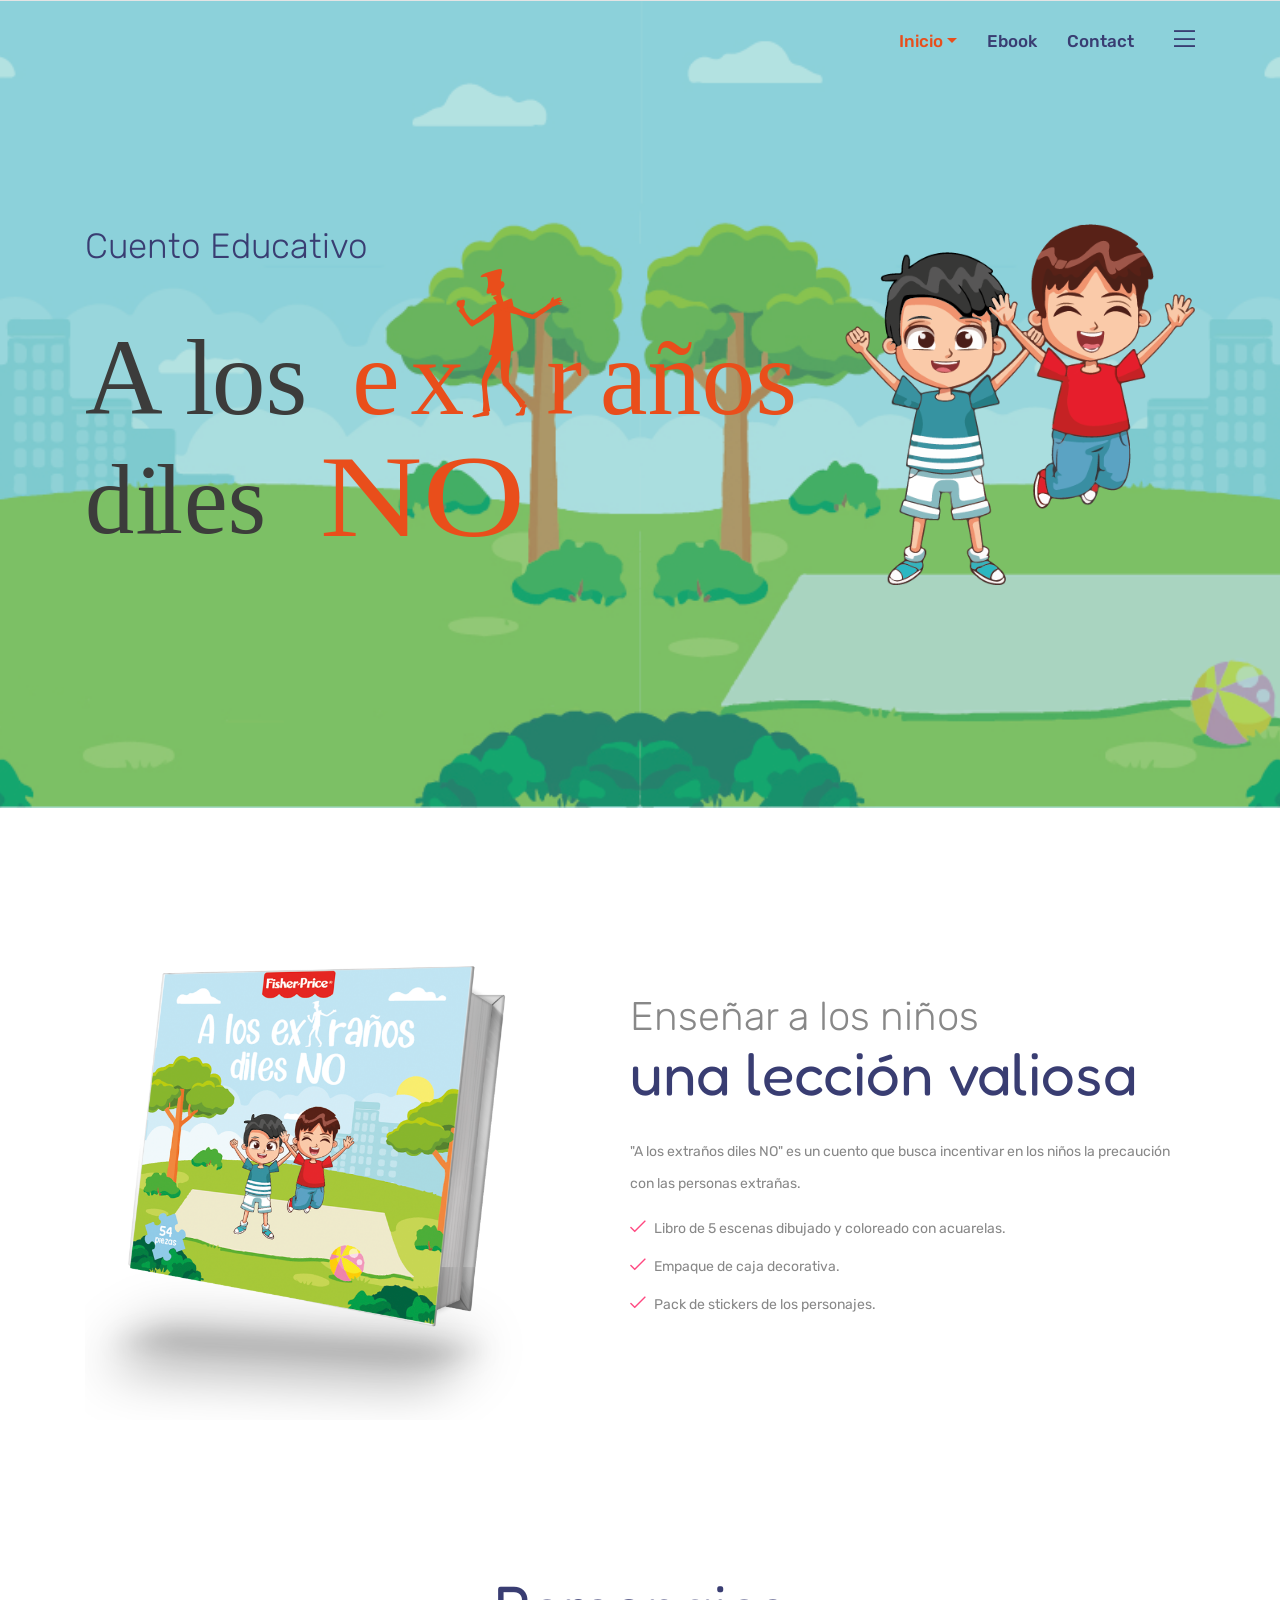
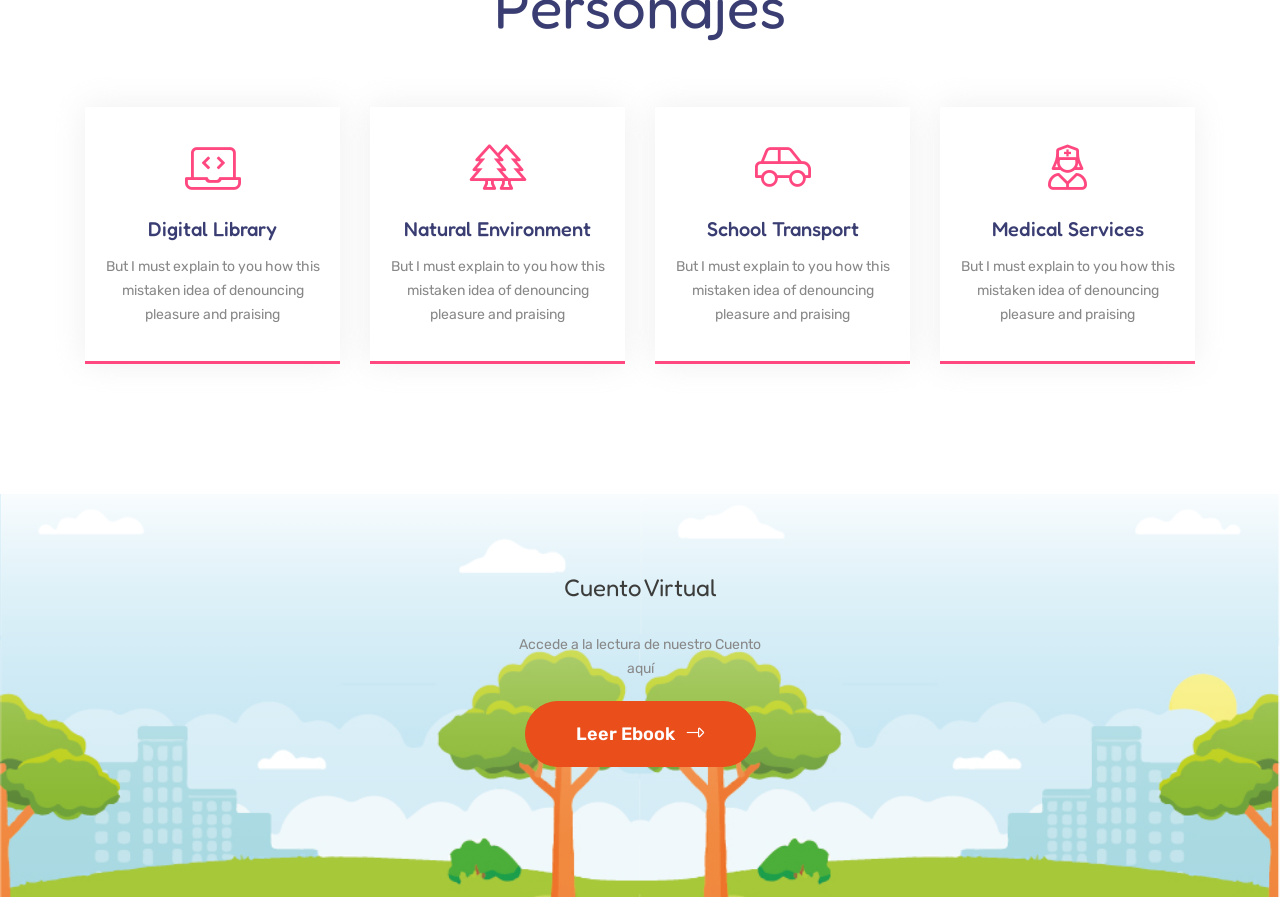
==== index.html @ 911c5eb7 "cambiando carpeta de proyecto" ====
<!DOCTYPE html>
<html lang="en">


<!-- Mirrored from kreativdev.com/nunis/index.html by HTTrack Website Copier/3.x [XR&CO'2014], Sat, 11 Dec 2021 17:52:29 GMT -->
<head>

    <!--====== Required meta tags ======-->
    <meta charset="utf-8">
    <meta http-equiv="x-ua-compatible" content="ie=edge">
    <meta name="description" content="">
    <meta name="viewport" content="width=device-width, initial-scale=1, shrink-to-fit=no">

    <!--====== Title ======-->
    <title>A los extraños diles NO - Cuento Educativo</title>

    <!--====== Favicon Icon ======-->
    <link rel="shortcut icon" href="assets/images/favicon.ico" type="image/png">

    <!--====== Bootstrap css ======-->
    <link rel="stylesheet" href="assets/css/bootstrap.min.css">

    <!--====== Fontawesome pro css ======-->
    <link rel="stylesheet" href="assets/css/all.css">

    <!--====== Magnific Popup css ======-->
    <link rel="stylesheet" href="assets/css/magnific-popup.css">

    <!--====== animate css ======-->
    <link rel="stylesheet" href="assets/css/animate.css">

    <!--====== Slick css ======-->
    <link rel="stylesheet" href="assets/css/slick.css">

    <!--====== Default css ======-->
    <link rel="stylesheet" href="assets/css/default.css">

    <!--====== Style css ======-->
    <link rel="stylesheet" href="assets/css/style.css">
    <!--====== Style css ======-->
    <link rel="stylesheet" href="assets/css/responsive.css">
</head>

<body>
    <!--======  PRELOADER PART START ======-->
    <div id="loading">
        <div id="loading-center">
            <div id="loading-center-absolute">
                <div class="object" id="object_one"></div>
                <div class="object" id="object_two"></div>
                <div class="object" id="object_three"></div>
                <div class="object" id="object_four"></div>
            </div>
        </div>
    </div>
    <!--======  PRELOADER PART END ======-->

    <!--====== SEARCH PART START ======-->
    <div class="search-popup" id="search-popup">
        <form action="https://kreativdev.com/nunis/index.html" class="search-form">
            <div class="form-group">
                <input type="text" class="form-control" placeholder="Search.....">
            </div>
            <button type="submit" class="submit-btn"><i class="fa fa-search"></i></button>
        </form>
    </div>
    <!--====== SEARCH PART START ======-->
    <!--====== SIDEBAR MENU PART START ======-->
    <div class="body-overlay" id="body-overlay"></div>
    <!-- <div class="sidebar-menu" id="sidebar-menu">
        <button class="sidebar-menu-close"><i class="fal fa-times"></i></button>
        <div class="sidebar-inner">
            <div class="sidebar-logo">
                <img src="assets/images/logo.png" alt="logo" />
            </div>
            <div class="sidemenu-text">
                <p>We believe brand interaction is key in commu- nication. Real inno vations and a positive customer experience are the heart of successful commu- nication.</p>
            </div>
            <div class="sidebar-contact">
                <h4>Contact Us</h4>
                <ul>
                    <li><i class="fa fa-map-marker"></i>Lavaca Street, Suite 2000</li>
                    <li><i class="fa fa-envelope"></i>email@evha.com</li>
                    <li><i class="fa fa-phone"></i>(+880) 172570051</li>
                </ul>
            </div>
            <div class="sidebar-subscribe">
                <input type="text" placeholder="Email">
                <button><i class="fa fa-long-arrow-right"></i></button>
            </div>
            <div class="social-link">
                <ul>
                    <li><a href="#"><i class="fab fa-facebook-f"></i></a></li>
                    <li><a href="#"><i class="fab fa-twitter"></i></a></li>
                    <li><a href="#"><i class="fab fa-instagram"></i></a></li>
                    <li><a href="#"><i class="fab fa-pinterest"></i></a></li>
                </ul>
            </div>
        </div>
    </div> -->

    <!--====== SIDEBAR MENU PART ENDS ======-->

    <!--====== HEADER PART START ======-->
    <header class="header-area">
        <div class="header-top">
            <div class="container">
                <div class="row align-items-center">
                    <div class="col-lg-12">
                        
                    </div>
                </div> 
            </div>
        </div>
        <div class="header-nav">
            <div class="container">
                <div class="row">
                    <div class="col-lg-12">
                        <div class="navigation">
                            <nav class="navbar navbar-expand-lg navbar-light ">
                                <a class="navbar-brand" href="index.html"><img src="assets/images/nuevas/editorial.svg" alt=""></a> 
                                <button class="navbar-toggler" type="button" data-toggle="collapse" data-target="#navbarSupportedContent" aria-controls="navbarSupportedContent" aria-expanded="false" aria-label="Toggle navigation">
                                    <span class="toggler-icon"></span>
                                    <span class="toggler-icon"></span>
                                    <span class="toggler-icon"></span>
                                </button>

                                <div class="collapse navbar-collapse sub-menu-bar" id="navbarSupportedContent">
                                    <ul class="navbar-nav ml-auto">
                                        <li class="nav-item active dropdown">
                                            <a class="nav-link dropdown-toggle" href="index.html" data-toggle="dropdown">Inicio</a>
                                            <ul class="sub-menu dropdown-menu">
                                                <li><a href="index.html" class="dropdown-item">Historia</a></li>
                                                <li><a href="index-2.html" class="dropdown-item">Personajes</a></li>
                                            </ul>
                                        </li>
                                        <li class="nav-item">
                                            <a class="nav-link" href="about.html">Ebook</a>
                                        </li>
                                        <li class="nav-item margin-right-0">
                                            <a class="nav-link margin-right-0" href="contact.html">Contact</a>
                                        </li>
                                    </ul>
                                </div> 
                                <div class="bar-area d-none d-lg-block">
                                    <ul>
                                       
                                        <li><a class="menubar" id="navigation-button" href="#"><i class="fal fa-bars"></i></a></li>
                                    </ul>
                                </div>
                            </nav>
                        </div> 
                    </div>
                </div>
            </div>
        </div>
    </header>

    <!--====== HEADER PART ENDS ======-->

    <!--====== BANNER PART START ======-->

    <section class="banner-area bg_cover d-flex align-items-center" style="background-image: url(assets/images/nuevas/bg.jpg)">
        <div class="container">
            <div class="row">
                <div class="col-lg-8">
                    <div class="banner-content">
                        <p>Cuento Educativo</p>
                        <img src="assets/images/nuevas/Titulo cuento.svg">
                        <!-- <h1 class="title">Start Study Life</h1>
                        -->
                      
                    </div> <!-- banner content -->
                </div>
                <div class="col-lg-4">
                    <img src="assets/images/nuevas/thumb.png" alt="thumb">
                </div>
            </div> <!-- row -->
        </div>
      
    </section>

    <!--====== BANNER PART ENDS ======-->

    <!--====== ABOUT PART START ======-->

    <section class="about-area pt-120 pb-130">
        <div class="container">
            <div class="row align-items-center">
                <div class="col-lg-5">
                    <div class="about-thumb">
                        <img src="assets/images/nuevas/cover.png" alt="about">
                        <div class="about-line-1"></div>
                        <div class="about-line-2"></div>
                    </div> <!-- about thumb -->
                </div>
                <div class="col-lg-7">
                    <div class="about-content pl-70">
                        <h3 class="title"><span>Enseñar a los niños</span>una lección valiosa</h3>
                        <p>"A los extraños diles NO" es un cuento que busca incentivar en los niños la precaución con las personas extrañas.
                            
                        </p>
                        <ul>
                            <li><i class="fal fa-check"></i>Libro de 5 escenas dibujado y coloreado con acuarelas.</li>
                            <li><i class="fal fa-check"></i>Empaque de caja decorativa.</li>
                            <li><i class="fal fa-check"></i>Pack de stickers de los personajes.</li>
                        </ul>
                      
                    </div> <!-- about content -->
                </div>
            </div> <!-- row -->
        </div>
    </section>

    <!--====== ABOUT PART ENDS ======-->
  <!--====== FEATURES PART START ======-->

  <section class="features-area pb-130">
    <div class="container">
        <div class="row justify-content-center">
            <div class="col-lg-8 col-md-10">
                <div class="section-title text-center">
                    <h3 class="title">Personajes</h3>
                </div> <!-- section title -->
            </div>
        </div> <!-- row -->
        <div class="row justify-content-center">
            <div class="col-lg-3 col-md-6 col-sm-8">
                <div class="features-item text-center mt-30  wow slideInUp" data-wow-duration="1.1s" data-wow-delay=".1s">
                    <i class="fal fa-laptop-code"></i>
                    <h4 class="title">Digital Library</h4>
                    <p>But I must explain to you how this mistaken idea of denouncing pleasure and praising </p>
                </div> <!-- features item -->
            </div>
            <div class="col-lg-3 col-md-6 col-sm-8">
                <div class="features-item text-center mt-30  wow slideInUp" data-wow-duration="1.4s" data-wow-delay=".2s">
                    <i class="fal fa-trees"></i>
                    <h4 class="title">Natural Environment</h4>
                    <p>But I must explain to you how this mistaken idea of denouncing pleasure and praising </p>
                </div> <!-- features item -->
            </div>
            <div class="col-lg-3 col-md-6 col-sm-8">
                <div class="features-item text-center mt-30  wow slideInUp" data-wow-duration="1.7s" data-wow-delay=".3s">
                    <i class="fal fa-car-side"></i>
                    <h4 class="title">School Transport</h4>
                    <p>But I must explain to you how this mistaken idea of denouncing pleasure and praising </p>
                </div> <!-- features item -->
            </div>
            <div class="col-lg-3 col-md-6 col-sm-8">
                <div class="features-item text-center mt-30  wow slideInUp" data-wow-duration="2s" data-wow-delay=".4s">
                    <i class="fal fa-user-nurse"></i>
                    <h4 class="title">Medical Services</h4>
                    <p>But I must explain to you how this mistaken idea of denouncing pleasure and praising </p>
                </div> <!-- features item -->
            </div>
        </div> <!-- row -->
    </div>
</section>

<!--====== FEATURES PART ENDS ======-->

    <!--====== FOOTER-START ======-->
    <footer class="footer-bg pt-80 pb-30">
        <div class="footer-area pb-100">
            <div class="container">
               
                <div class="row footer-content">
                    <div class="col-lg-3 col-md-6">
                        <div class="single-footer-wedget">
                            <h4>Cuento Virtual</h4>
                            <p>Accede a la lectura de nuestro Cuento aquí</p>
                           
                            <a href="#" class="main-btn footer-btn">Leer Ebook<i class="fal fa-long-arrow-alt-right"></i></a>
                        </div>
                    </div>
                </div>
            </div>
        </div>
        <div class="footer-bottom">
            <div class="container">
                <div class="row">
                    <div class="col-md-12 text-center">
                        <div class="footer-bottom-text">
                            <!-- <p> Copyright 2021. All rights reserved.</p> -->
                        </div>
                    </div>
                </div>
            </div>
        </div>
    </footer>
    <!--====== FOOTER-END ======-->

    <!--====== GO TO TOP PART START ======-->
    <div class="go-top-area">
        <div class="go-top-wrap">
            <div class="go-top-btn-wrap">
                <div class="go-top go-top-btn">
                    <i class="fa fa-angle-double-up"></i>
                    <i class="fa fa-angle-double-up"></i>
                </div>
            </div>
        </div>
    </div>
    <!--====== GO TO TOP PART ENDS ======-->


    <!--====== jquery js ======-->
    <script src="assets/js/vendor/modernizr-3.6.0.min.js"></script>
    <script src="assets/js/vendor/jquery-1.12.4.min.js"></script>

    <!--====== Bootstrap js ======-->
    <script src="assets/js/bootstrap.min.js"></script>
    <script src="assets/js/popper.min.js"></script>

    <!--====== Slick js ======-->
    <script src="assets/js/slick.min.js"></script>

    <!--====== counterup js ======-->
    <script src="assets/js/jquery.counterup.min.js"></script>

    <!--====== countdown js ======-->
    <script src="assets/js/countdown.js"></script>

    <!--====== waypoints js ======-->
    <script src="assets/js/waypoints.min.js"></script>

    <!--====== Isotope js ======-->
    <script src="assets/js/isotope.pkgd.min.js"></script>

    <!--====== Images Loaded js ======-->
    <script src="assets/js/imagesloaded.pkgd.min.js"></script>

    <!--====== wow js ======-->
    <script src="assets/js/wow.min.js"></script>

    <!--====== syotimer js ======-->
    <script src="assets/js/jquery.syotimer.min.js"></script>

    <!--====== Magnific Popup js ======-->
    <script src="assets/js/jquery.magnific-popup.min.js"></script>

    <!--====== Ajax Contact js ======-->
    <script src="assets/js/ajax-contact.js"></script>

    <!--====== Main js ======-->
    <script src="assets/js/main.js"></script>

</body>


<!-- Mirrored from kreativdev.com/nunis/index.html by HTTrack Website Copier/3.x [XR&CO'2014], Sat, 11 Dec 2021 17:53:00 GMT -->
</html>
---- assets/css/default.css ----
/* Deafult Margin & Padding */
/*-- Margin Top --*/
.mt-5 {
	margin-top: 5px;
}
.mt-10 {
	margin-top: 10px;
}
.mt-15 {
	margin-top: 15px;
}
.mt-20 {
	margin-top: 20px;
}
.mt-25 {
	margin-top: 25px;
}
.mt-30 {
	margin-top: 30px;
}
.mt-35 {
	margin-top: 35px;
}
.mt-40 {
	margin-top: 40px;
}
.mt-45 {
	margin-top: 45px;
}
.mt-50 {
	margin-top: 50px;
}
.mt-55 {
	margin-top: 55px;
}
.mt-60 {
	margin-top: 60px;
}
.mt-65 {
	margin-top: 65px;
}
.mt-70 {
	margin-top: 70px;
}
.mt-75 {
	margin-top: 75px;
}
.mt-80 {
	margin-top: 80px;
}
.mt-85 {
	margin-top: 85px;
}
.mt-90 {
	margin-top: 90px;
}
.mt-95 {
	margin-top: 95px;
}
.mt-100 {
	margin-top: 100px;
}
.mt-105 {
	margin-top: 105px;
}
.mt-110 {
	margin-top: 110px;
}
.mt-115 {
	margin-top: 115px;
}
.mt-120 {
	margin-top: 120px;
}
.mt-125 {
	margin-top: 125px;
}
.mt-130 {
	margin-top: 130px;
}
.mt-135 {
	margin-top: 135px;
}
.mt-140 {
	margin-top: 140px;
}
.mt-145 {
	margin-top: 145px;
}
.mt-150 {
	margin-top: 150px;
}
.mt-155 {
	margin-top: 155px;
}
.mt-160 {
	margin-top: 160px;
}
.mt-165 {
	margin-top: 165px;
}
.mt-170 {
	margin-top: 170px;
}
.mt-175 {
	margin-top: 175px;
}
.mt-180 {
	margin-top: 180px;
}
.mt-185 {
	margin-top: 185px;
}
.mt-190 {
	margin-top: 190px;
}
.mt-195 {
	margin-top: 195px;
}
.mt-200 {
	margin-top: 200px;
}
/*-- Margin Bottom --*/

.mb-5 {
	margin-bottom: 5px;
}
.mb-10 {
	margin-bottom: 10px;
}
.mb-15 {
	margin-bottom: 15px;
}
.mb-20 {
	margin-bottom: 20px;
}
.mb-25 {
	margin-bottom: 25px;
}
.mb-30 {
	margin-bottom: 30px;
}
.mb-35 {
	margin-bottom: 35px;
}
.mb-40 {
	margin-bottom: 40px;
}
.mb-45 {
	margin-bottom: 45px;
}
.mb-50 {
	margin-bottom: 50px;
}
.mb-55 {
	margin-bottom: 55px;
}
.mb-60 {
	margin-bottom: 60px;
}
.mb-65 {
	margin-bottom: 65px;
}
.mb-70 {
	margin-bottom: 70px;
}
.mb-75 {
	margin-bottom: 75px;
}
.mb-80 {
	margin-bottom: 80px;
}
.mb-85 {
	margin-bottom: 85px;
}
.mb-90 {
	margin-bottom: 90px;
}
.mb-95 {
	margin-bottom: 95px;
}
.mb-100 {
	margin-bottom: 100px;
}
.mb-105 {
	margin-bottom: 105px;
}
.mb-110 {
	margin-bottom: 110px;
}
.mb-115 {
	margin-bottom: 115px;
}
.mb-120 {
	margin-bottom: 120px;
}
.mb-125 {
	margin-bottom: 125px;
}
.mb-130 {
	margin-bottom: 130px;
}
.mb-135 {
	margin-bottom: 135px;
}
.mb-140 {
	margin-bottom: 140px;
}
.mb-145 {
	margin-bottom: 145px;
}
.mb-150 {
	margin-bottom: 150px;
}
.mb-155 {
	margin-bottom: 155px;
}
.mb-160 {
	margin-bottom: 160px;
}
.mb-165 {
	margin-bottom: 165px;
}
.mb-170 {
	margin-bottom: 170px;
}
.mb-175 {
	margin-bottom: 175px;
}
.mb-180 {
	margin-bottom: 180px;
}
.mb-185 {
	margin-bottom: 185px;
}
.mb-190 {
	margin-bottom: 190px;
}
.mb-195 {
	margin-bottom: 195px;
}
.mb-200 {
	margin-bottom: 200px;
}
/*-- margin left --*/
.ml-5 {
	margin-left: 5px;
}
.ml-10 {
	margin-left: 10px;
}
.ml-15 {
	margin-left: 15px;
}
.ml-20 {
	margin-left: 20px;
}
.ml-25 {
	margin-left: 25px;
}
.ml-30 {
	margin-left: 30px;
}
.ml-35 {
	margin-left: 35px;
}
.ml-40 {
	margin-left: 40px;
}
.ml-45 {
	margin-left: 45px;
}
.ml-50 {
	margin-left: 50px;
}
.ml-55 {
	margin-left: 55px;
}
.ml-60 {
	margin-left: 60px;
}
.ml-65 {
	margin-left: 65px;
}
.ml-70 {
	margin-left: 70px;
}
.ml-75 {
	margin-left: 75px;
}
.ml-80 {
	margin-left: 80px;
}
.ml-85 {
	margin-left: 85px;
}
.ml-90 {
	margin-left: 90px;
}
.ml-95 {
	margin-left: 95px;
}
.ml-100 {
	margin-left: 100px;
}
.ml-105 {
	margin-left: 105px;
}
.ml-110 {
	margin-left: 110px;
}
.ml-115 {
	margin-left: 115px;
}
.ml-120 {
	margin-left: 120px;
}
.ml-125 {
	margin-left: 125px;
}
.ml-130 {
	margin-left: 130px;
}
.ml-135 {
	margin-left: 135px;
}
.ml-140 {
	margin-left: 140px;
}
.ml-145 {
	margin-left: 145px;
}
.ml-150 {
	margin-left: 150px;
}
.ml-155 {
	margin-left: 155px;
}
.ml-160 {
	margin-left: 160px;
}
.ml-165 {
	margin-left: 165px;
}
.ml-170 {
	margin-left: 170px;
}
.ml-175 {
	margin-left: 175px;
}
.ml-180 {
	margin-left: 180px;
}
.ml-185 {
	margin-left: 185px;
}
.ml-190 {
	margin-left: 190px;
}
.ml-195 {
	margin-left: 195px;
}
.ml-200 {
	margin-left: 200px;
}
/*-- margin right --*/
.mr-5 {
	margin-right: 5px;
}
.mr-10 {
	margin-right: 10px;
}
.mr-15 {
	margin-right: 15px;
}
.mr-20 {
	margin-right: 20px;
}
.mr-25 {
	margin-right: 25px;
}
.mr-30 {
	margin-right: 30px;
}
.mr-35 {
	margin-right: 35px;
}
.mr-40 {
	margin-right: 40px;
}
.mr-45 {
	margin-right: 45px;
}
.mr-50 {
	margin-right: 50px;
}
.mr-55 {
	margin-right: 55px;
}
.mr-60 {
	margin-right: 60px;
}
.mr-65 {
	margin-right: 65px;
}
.mr-70 {
	margin-right: 70px;
}
.mr-75 {
	margin-right: 75px;
}
.mr-80 {
	margin-right: 80px;
}
.mr-85 {
	margin-right: 85px;
}
.mr-90 {
	margin-right: 90px;
}
.mr-95 {
	margin-right: 95px;
}
.mr-100 {
	margin-right: 100px;
}
.mr-105 {
	margin-right: 105px;
}
.mr-110 {
	margin-right: 110px;
}
.mr-115 {
	margin-right: 115px;
}
.mr-120 {
	margin-right: 120px;
}
.mr-125 {
	margin-right: 125px;
}
.mr-130 {
	margin-right: 130px;
}
.mr-135 {
	margin-right: 135px;
}
.mr-140 {
	margin-right: 140px;
}
.mr-145 {
	margin-right: 145px;
}
.mr-150 {
	margin-right: 150px;
}
.mr-155 {
	margin-right: 155px;
}
.mr-160 {
	margin-right: 160px;
}
.mr-165 {
	margin-right: 165px;
}
.mr-170 {
	margin-right: 170px;
}
.mr-175 {
	margin-right: 175px;
}
.mr-180 {
	margin-right: 180px;
}
.mr-185 {
	margin-right: 185px;
}
.mr-190 {
	margin-right: 190px;
}
.mr-195 {
	margin-right: 195px;
}
.mr-200 {
	margin-right: 200px;
}


/*-- Padding Top --*/

.pt-5 {
	padding-top: 5px;
}
.pt-10 {
	padding-top: 10px;
}
.pt-15 {
	padding-top: 15px;
}
.pt-20 {
	padding-top: 20px;
}
.pt-25 {
	padding-top: 25px;
}
.pt-30 {
	padding-top: 30px;
}
.pt-35 {
	padding-top: 35px;
}
.pt-40 {
	padding-top: 40px;
}
.pt-45 {
	padding-top: 45px;
}
.pt-50 {
	padding-top: 50px;
}
.pt-55 {
	padding-top: 55px;
}
.pt-60 {
	padding-top: 60px;
}
.pt-65 {
	padding-top: 65px;
}
.pt-70 {
	padding-top: 70px;
}
.pt-75 {
	padding-top: 75px;
}
.pt-80 {
	padding-top: 80px;
}
.pt-85 {
	padding-top: 85px;
}
.pt-90 {
	padding-top: 90px;
}
.pt-95 {
	padding-top: 95px;
}
.pt-100 {
	padding-top: 100px;
}
.pt-105 {
	padding-top: 105px;
}
.pt-110 {
	padding-top: 110px;
}
.pt-115 {
	padding-top: 115px;
}
.pt-120 {
	padding-top: 120px;
}
.pt-125 {
	padding-top: 125px;
}
.pt-130 {
	padding-top: 130px;
}
.pt-135 {
	padding-top: 135px;
}
.pt-140 {
	padding-top: 140px;
}
.pt-145 {
	padding-top: 145px;
}
.pt-150 {
	padding-top: 150px;
}
.pt-155 {
	padding-top: 155px;
}
.pt-160 {
	padding-top: 160px;
}
.pt-165 {
	padding-top: 165px;
}
.pt-170 {
	padding-top: 170px;
}
.pt-175 {
	padding-top: 175px;
}
.pt-180 {
	padding-top: 180px;
}
.pt-185 {
	padding-top: 185px;
}
.pt-190 {
	padding-top: 190px;
}
.pt-195 {
	padding-top: 195px;
}
.pt-200 {
	padding-top: 200px;
}
/*-- Padding Bottom --*/

.pb-5 {
	padding-bottom: 5px;
}
.pb-10 {
	padding-bottom: 10px;
}
.pb-15 {
	padding-bottom: 15px;
}
.pb-20 {
	padding-bottom: 20px;
}
.pb-25 {
	padding-bottom: 25px;
}
.pb-30 {
	padding-bottom: 30px;
}
.pb-35 {
	padding-bottom: 35px;
}
.pb-40 {
	padding-bottom: 40px;
}
.pb-45 {
	padding-bottom: 45px;
}
.pb-50 {
	padding-bottom: 50px;
}
.pb-55 {
	padding-bottom: 55px;
}
.pb-60 {
	padding-bottom: 60px;
}
.pb-65 {
	padding-bottom: 65px;
}
.pb-70 {
	padding-bottom: 70px;
}
.pb-75 {
	padding-bottom: 75px;
}
.pb-80 {
	padding-bottom: 80px;
}
.pb-85 {
	padding-bottom: 85px;
}
.pb-90 {
	padding-bottom: 90px;
}
.pb-95 {
	padding-bottom: 95px;
}
.pb-100 {
	padding-bottom: 100px;
}
.pb-105 {
	padding-bottom: 105px;
}
.pb-110 {
	padding-bottom: 110px;
}
.pb-115 {
	padding-bottom: 115px;
}
.pb-120 {
	padding-bottom: 120px;
}
.pb-125 {
	padding-bottom: 125px;
}
.pb-130 {
	padding-bottom: 130px;
}
.pb-135 {
	padding-bottom: 135px;
}
.pb-140 {
	padding-bottom: 140px;
}
.pb-145 {
	padding-bottom: 145px;
}
.pb-150 {
	padding-bottom: 150px;
}
.pb-155 {
	padding-bottom: 155px;
}
.pb-160 {
	padding-bottom: 160px;
}
.pb-165 {
	padding-bottom: 165px;
}
.pb-170 {
	padding-bottom: 170px;
}
.pb-175 {
	padding-bottom: 175px;
}
.pb-180 {
	padding-bottom: 180px;
}
.pb-185 {
	padding-bottom: 185px;
}
.pb-190 {
	padding-bottom: 190px;
}
.pb-195 {
	padding-bottom: 195px;
}
.pb-200 {
	padding-bottom: 200px;
}

/*-- Padding left --*/

.pl-0 {
	padding-left: 0px;
}
.pl-5 {
	padding-left: 5px;
}
.pl-10 {
	padding-left: 10px;
}
.pl-15 {
	padding-left: 15px;
}
.pl-20 {
	padding-left: 20px;
}
.pl-25 {
	padding-left: 25px;
}
.pl-30 {
	padding-left: 30px;
}
.pl-35 {
	padding-left: 35px;
}
.pl-40 {
	padding-left: 40px;
}
.pl-45 {
	padding-left: 45px;
}
.pl-50 {
	padding-left: 50px;
}
.pl-55 {
	padding-left: 55px;
}
.pl-60 {
	padding-left: 60px;
}
.pl-65 {
	padding-left: 65px;
}
.pl-70 {
	padding-left: 70px;
}
.pl-75 {
	padding-left: 75px;
}
.pl-80 {
	padding-left: 80px;
}
.pl-85 {
	padding-left: 85px;
}
.pl-90 {
	padding-left: 90px;
}
.pl-100 {
	padding-left: 100px;
}
.pl-105 {
	padding-left: 105px;
}
.pl-110 {
	padding-left: 110px;
}
.pl-115 {
	padding-left: 115px;
}
.pl-120 {
	padding-left: 120px;
}
.pl-125 {
	padding-left: 125px;
}
/*-- Padding right --*/

.pr-0 {
	padding-right: 0px;
}
.pr-5 {
	padding-right: 5px;
}
.pr-10 {
	padding-right: 10px;
}
.pr-15 {
	padding-right: 15px;
}
.pr-20 {
	padding-right: 20px;
}
.pr-25 {
	padding-right: 25px;
}
.pr-30 {
	padding-right: 30px;
}
.pr-35 {
	padding-right: 35px;
}
.pr-40 {
	padding-right: 40px;
}
.pr-45 {
	padding-right: 45px;
}
.pr-50 {
	padding-right: 50px;
}
.pr-55 {
	padding-right: 55px;
}
.pr-60 {
	padding-right: 60px;
}
.pr-65 {
	padding-right: 65px;
}
.pr-70 {
	padding-right: 70px;
}
.pr-75 {
	padding-right: 75px;
}
.pr-80 {
	padding-right: 80px;
}
.pr-85 {
	padding-right: 85px;
}
.pr-90 {
	padding-right: 90px;
}
.pr-95 {
	padding-right: 95px;
}
.pr-100 {
	padding-right: 100px;
}
.pr-105 {
	padding-right: 105px;
}
/* Background Color */

.gray-bg {
	background: #f6f6f6;
}
.white-bg {
	background: #fff;
}
.black-bg {
	background: #222;
}
/* Color */

.white {
	color: #fff;
}
.black {
	color: #222;
}
/* black overlay */

[data-overlay] {
	position: relative;
}
[data-overlay]::before {
	background: #000 none repeat scroll 0 0;
	content: "";
	height: 100%;
	left: 0;
	position: absolute;
	top: 0;
	width: 100%;
	z-index: 1;
}
[data-overlay="3"]::before {
	opacity: 0.3;
}
[data-overlay="4"]::before {
	opacity: 0.4;
}
[data-overlay="5"]::before {
	opacity: 0.5;
}
[data-overlay="6"]::before {
	opacity: 0.6;
}
[data-overlay="7"]::before {
	opacity: 0.7;
}
[data-overlay="8"]::before {
	opacity: 0.8;
}
[data-overlay="9"]::before {
	opacity: 0.9;
}
---- assets/css/style.css ----
/*-----------------------------------------------------------------------------------

    Template Name: Nunis 
    Template URI: https://webtend.biz/
    Description: Modern Kids HTML Template
    Author: WebTend
    Author URI: https://webtend.biz/
    Version: 1.0

-----------------------------------------------------------------------------------

    CSS INDEX
    ===================

    01. COMMON css 
	02. HEADER css 
    03. 3.BANNER css 
    04. FEATURES css
    5.ABOUT css
    6.service css
    07.timetable css 
    08.process css 
    09.gallery css 
    10.cta css
    11.COURSE css 
    12.TEAM css
    13.COUNTER css
    14.EVENT css 
    15.TESTIMONIALS css
    16.TIME COUNTER css
    17.PRICING css
    18.EVENT css 
    19.blog css 
    20.BARAND css
    21.FOOTER css
    22.breadcrumb css
    23.ABOUT-PAGE css
    24.service-01 css
    25.service-02 css
    26.our-team css
    27.Single Team css
    28.portfolio01  css
    29.portfolio02  css
    30.portfolio03  css
    31.portfolio-details  css
    32.blog-grid  css
    33.blog-standard  css
    34.blog-details  css
    35.single-event  css 
    36.event-details  css
    37.contact-page  css
    38.faq-page  css

-----------------------------------------------------------------------------------*/
/*===========================
    1. COMMON css 
===========================*/
@import url("https://fonts.googleapis.com/css?family=Fredoka+One|Rubik:300,300i,400,400i,500,500i,700,700i,900,900i&amp;display=swap");

body {
    font-family: "Rubik", sans-serif;
    font-weight: normal;
    font-style: normal;
    color: #888888;
}

* {
    margin: 0;
    padding: 0;
    -webkit-box-sizing: border-box;
    -moz-box-sizing: border-box;
    box-sizing: border-box;
}

img {
    max-width: 100%;
}

a:focus,
input:focus,
textarea:focus,
button:focus {
    text-decoration: none;
    outline: none;
}

a:focus,
a:hover {
    text-decoration: none;
}

i,
span,
a {
    display: inline-block;
}

h1,
h2,
h3,
h4,
h5,
h6 {
    font-family: "Fredoka One", cursive;
    font-weight: 400;
    color: #393d72;
    margin: 0px;
}

h1 {
    font-size: 48px;
}

h2 {
    font-size: 36px;
}

h3 {
    font-size: 28px;
}

h4 {
    font-size: 22px;
}

h5 {
    font-size: 18px;
}

h6 {
    font-size: 16px;
}

ul,
ol {
    margin: 0px;
    padding: 0px;
    list-style-type: none;
}

p {
    margin: 0px;
}
body{
    overflow-x: hidden;
    font-size: 14px;
    font-weight: 400;
    line-height: 24px;
    color: #888888;
}
.bg_cover {
    background-position: center center;
    background-size: cover;
    background-repeat: no-repeat;
    width: 100%;
    height: 100%;
}

/*===== All Button Style =====*/
.main-btn {
    display: inline-block;
    font-weight: 600;
    text-align: center;
    white-space: nowrap;
    vertical-align: middle;
    -webkit-user-select: none;
    -moz-user-select: none;
    -ms-user-select: none;
    user-select: none;
    border: 1px solid #E94E1B;
    padding: 20px 50px;
    font-size: 18px;
    border-radius: 50px;
    color: #fff;
    cursor: pointer;
    z-index: 5;
    -webkit-transition: all 0.4s ease-out 0s;
    -moz-transition: all 0.4s ease-out 0s;
    -ms-transition: all 0.4s ease-out 0s;
    -o-transition: all 0.4s ease-out 0s;
    transition: all 0.4s ease-out 0s;
    background-color: #E94E1B;
}

.main-btn i {
    font-size: 20px;
    padding-left: 12px;
}

.main-btn:hover {
    background-color: #ffae00;
    color: #fff;
    border-color: #ffae00;
}

.main-btn.main-btn-2 {
    background-color: #ffae00;
    color: #fff;
    border-color: #ffae00;
}

.main-btn.main-btn-2:hover {
    background-color: #ff4880;
    border-color: #ff4880;
    color: #fff;
}

.section-title {
    padding-bottom: 35px;
}

.section-title span {
    text-transform: capitalize;
    font-size: 22px;
    font-weight: 500;
    color: #ff4880;
}

.section-title .title {
    font-size: 60px;
    padding-top: 20px;
}

/*----------------------------------------
   preloader
----------------------------------------*/
#loading {
    background-color: #E94E1B;
    height: 100%;
    width: 100%;
    position: fixed;
    z-index: 99;
    margin-top: 0px;
    top: 0px;
}

#loading-center {
    width: 100%;
    height: 100%;
    position: relative;
}

#loading-center-absolute {
    position: absolute;
    left: 50%;
    top: 50%;
    height: 20px;
    width: 140px;
    margin-top: -10px;
    margin-left: -70px;
    -webkit-animation: loading-center-absolute 1s infinite;
    animation: loading-center-absolute 1s infinite;

}

.footer-content {
    justify-content: center;
    text-align: center;
}

.object {
    width: 20px;
    height: 20px;
    background-color: #FFF;
    float: left;
    -moz-border-radius: 50% 50% 50% 50%;
    -webkit-border-radius: 50% 50% 50% 50%;
    border-radius: 50% 50% 50% 50%;
    margin-right: 20px;
    margin-bottom: 20px;
}

.object:last-child {
    margin-right: 0px;

}

#object_one {
    -webkit-animation: object_one 1s infinite;
    animation: object_one 1s infinite;
}

#object_two {
    -webkit-animation: object_two 1s infinite;
    animation: object_two 1s infinite;
}

#object_three {
    -webkit-animation: object_three 1s infinite;
    animation: object_three 1s infinite;
}

#object_four {
    -webkit-animation: object_four 1s infinite;
    animation: object_four 1s infinite;
}

@-webkit-keyframes loading-center-absolute {
    100% {
        -ms-transform: rotate(360deg);
        -webkit-transform: rotate(360deg);
        transform: rotate(360deg);
    }

}

@keyframes loading-center-absolute {
    100% {
        -ms-transform: rotate(360deg);
        -webkit-transform: rotate(360deg);
        transform: rotate(360deg);
    }
}




@-webkit-keyframes object_one {
    50% {
        -ms-transform: translate(20px, 20px);
        -webkit-transform: translate(20px, 20px);
        transform: translate(20px, 20px);
    }
}

@keyframes object_one {
    50% {
        -ms-transform: translate(20px, 20px);
        -webkit-transform: translate(20px, 20px);
        transform: translate(20px, 20px);
    }
}


@-webkit-keyframes object_two {
    50% {
        -ms-transform: translate(-20px, 20px);
        -webkit-transform: translate(-20px, 20px);
        transform: translate(-20px, 20px);
    }
}

@keyframes object_two {
    50% {
        -ms-transform: translate(-20px, 20px);
        -webkit-transform: translate(-20px, 20px);
        transform: translate(-20px, 20px);
    }
}



@-webkit-keyframes object_three {
    50% {
        -ms-transform: translate(20px, -20px);
        -webkit-transform: translate(20px, -20px);
        transform: translate(20px, -20px);
    }
}

@keyframes object_three {
    50% {
        -ms-transform: translate(20px, -20px);
        -webkit-transform: translate(20px, -20px);
        transform: translate(20px, -20px);
    }
}



@-webkit-keyframes object_four {
    50% {
        -ms-transform: translate(-20px, -20px);
        -webkit-transform: translate(-20px, -20px);
        transform: translate(-20px, -20px);
    }
}

@keyframes object_four {
    50% {
        -ms-transform: translate(-20px, -20px);
        -webkit-transform: translate(-20px, -20px);
        transform: translate(-20px, -20px);
    }
}







/*----------------------------------------
   GO TO TOP
----------------------------------------*/

.go-top-area .go-top {
    position: fixed;
    cursor: pointer;
    top: 0;
    right: 24px;
    color: #ffffff;
    background-color: #E94E1B;
    z-index: 9999;
    width: 40px;
    text-align: center;
    height: 42px;
    line-height: 42px;
    opacity: 0;
    visibility: hidden;
    -webkit-transition: .9s;
    transition: .9s;
    border-right: 0;
}

.go-top-area .go-top i {
    position: absolute;
    top: 50%;
    -webkit-transform: translateY(-50%);
    transform: translateY(-50%);
    left: -4px;
    right: 0;
    margin: 0 auto;
    -webkit-transition: 0.5s;
    transition: 0.5s;
    font-size: 15px;
}

.go-top-area .go-top i:last-child {
    opacity: 0;
    visibility: hidden;
    top: 60%;
}

.go-top-area .go-top::before {
    content: '';
    position: absolute;
    top: 0;
    left: 0;
    width: 100%;
    height: 100%;
    z-index: -1;
    background-color: #E94E1B;
    opacity: 0;
    visibility: hidden;
    -webkit-transition: 0.5s;
    transition: 0.5s;
}

.go-top-area .go-top:hover {
    color: #ffffff;
}

.go-top-area .go-top:hover::before {
    opacity: 1;
    visibility: visible;
}

.go-top-area .go-top:hover i:first-child {
    opacity: 0;
    top: 0;
    visibility: hidden;
}

.go-top-area .go-top:hover i:last-child {
    opacity: 1;
    visibility: visible;
    top: 50%;
}

.go-top-area .go-top:focus {
    color: #ffffff;
}

.go-top-area .go-top:focus::before {
    opacity: 1;
    visibility: visible;
}

.go-top-area .go-top:focus i:first-child {
    opacity: 0;
    top: 0;
    visibility: hidden;
}

.go-top-area .go-top:focus i:last-child {
    opacity: 1;
    visibility: visible;
    top: 50%;
}

.go-top-area .go-top.active {
    top: 98%;
    -webkit-transform: translateY(-98%);
    transform: translateY(-98%);
    opacity: 1;
    visibility: visible;
    border-radius: 0;
    right: 20px;

    @media #{$lg} {
        top: 93%;
    }

    @media #{$md} {
        top: 93%;
    }
}

.go-top-wrap {
    position: relative;
}

.go-top-wrap .video-btn-wrap {
    position: absolute;
    top: 0;
    left: 0;
    width: 100%;
    height: 100%;
}

.go-top-wrap .go-top-play {
    position: absolute;
    top: 16px;
    left: 80px;
    text-transform: uppercase;
    width: 129px;
    line-height: 1;
}

.go-top-wrap .go-top-play p {
    border-bottom: 1px solid #ffffff;
    margin-bottom: 0;
}

.go-top-btn {
    display: inline-block;
    width: 40px;
    height: 40px;
    line-height: 40px;
    text-align: center;
    color: #ffffff;
    position: relative;
    top: 3px;
    z-index: 1;
    background: #ff4880;
}

.go-top-btn i {
    font-size: 20px;
    font-weight: 700;
    padding-left: 4px;
    color: #ffffff;
}

.go-top-btn::after {
    z-index: -1;
    content: "";
    position: absolute;
    left: 0;
    top: 0;
    width: 40px;
    height: 40px;
    -webkit-animation: ripple 1.6s ease-out infinite;
    animation: ripple 1.6s ease-out infinite;
    opacity: 0;
    background: #E94E1B;
}

.go-top-btn:hover {
    background-color: #121232;
    color: #ffffff;
}

@-webkit-keyframes ripple {

    0%,
    35% {
        -webkit-transform: scale(0);
        transform: scale(0);
        opacity: 1;
    }

    50% {
        -webkit-transform: scale(1.5);
        transform: scale(1.5);
        opacity: 0.8;
    }

    100% {
        opacity: 0;
        -webkit-transform: scale(2);
        transform: scale(2);
    }
}

/*----------------------------------------
   Search Popup
----------------------------------------*/
.search-popup.active .search-form {
    visibility: visible;
    opacity: 1;
}

.search-popup .search-form {
    min-width: 600px;
    position: fixed;
    top: 50%;
    left: 50%;
    -webkit-transition: all 0.3s ease-out 0s;
    -moz-transition: all 0.3s ease-out 0s;
    -ms-transition: all 0.3s ease-out 0s;
    -o-transition: all 0.3s ease-out 0s;
    transition: all 0.3s ease-out 0s;
    visibility: hidden;
    opacity: 0;
    -webkit-transform: translate(-50%, -50%);
    -moz-transform: translate(-50%, -50%);
    -ms-transform: translate(-50%, -50%);
    -o-transform: translate(-50%, -50%);
    transform: translate(-50%, -50%);
    z-index: 9999999;
    border-radius: 40px;
    overflow: hidden;
}

.search-popup .search-form .form-group {
    margin-bottom: 0;
}

.search-popup .search-form .form-group .form-control {
    border: none;
    border-top-right-radius: 6px;
    border-bottom-right-radius: 6px;
    height: 80px;
    padding: 0 100px 0 30px;
    box-shadow: none;
}

.search-popup .search-form .submit-btn {
    position: absolute;
    right: 0;
    top: 0;
    border: 0;
    width: auto;
    height: 80px;
    border-top-right-radius: 5px;
    border-bottom-right-radius: 5px;
    background-color: var(--main-color);
    -webkit-transition: all 0.3s ease-out 0s;
    -moz-transition: all 0.3s ease-out 0s;
    -ms-transition: all 0.3s ease-out 0s;
    -o-transition: all 0.3s ease-out 0s;
    transition: all 0.3s ease-out 0s;
    padding: 0 40px;
    text-align: center;
    color: #fff;
    z-index: 9999999;
    background: #ff4880;
}

.search-popup .search-form .submit-btn:hover {
    background-color: #ffae00;
}

.body-overlay {
    position: fixed;
    width: 100%;
    height: 100%;
    display: block;
    background-color: rgba(0, 0, 0, 0.54);
    z-index: 99999;
    content: '';
    left: 100%;
    top: 0;
    visibility: hidden;
    opacity: 0;
    -webkit-transition: all 0.3s ease-in;
    -o-transition: all 0.3s ease-in;
    transition: all 0.3s ease-in;
    cursor: url([data-uri]), progress;
}

.body-overlay.active {
    visibility: visible;
    opacity: .80;
    left: 0;
}

.sidebar-menu {
    width: 0;
    position: fixed;
    right: 0;
    top: 0;
    height: 100vh;
    background-color: #fff;
    z-index: 99999;
    padding: 100px 30px 30px 30px;
    overflow-y: auto;
    -webkit-transition: all 0.7s cubic-bezier(0.9, 0.03, 0, 0.96) 0.4s;
    -moz-transition: all 0.7s cubic-bezier(0.9, 0.03, 0, 0.96) 0.4s;
    -ms-transition: all 0.7s cubic-bezier(0.9, 0.03, 0, 0.96) 0.4s;
    -o-transition: all 0.7s cubic-bezier(0.9, 0.03, 0, 0.96) 0.4s;
    transition: all 0.7s cubic-bezier(0.9, 0.03, 0, 0.96) 0.4s;
    -webkit-box-shadow: 2px 2px 3px rgba(0, 0, 0, 0.5);
    -moz-box-shadow: 2px 2px 3px rgba(0, 0, 0, 0.5);
    box-shadow: 2px 2px 3px rgba(0, 0, 0, 0.5);
    opacity: 0;
    visibility: hidden;
}

.sidebar-menu .sidebar-inner {
    position: relative;
    top: 150px;
    opacity: 0;
    visibility: hidden;
    -webkit-transition: all 0.3s ease-out 0s;
    -moz-transition: all 0.3s ease-out 0s;
    -ms-transition: all 0.3s ease-out 0s;
    -o-transition: all 0.3s ease-out 0s;
    transition: all 0.3s ease-out 0s;
    transition: all .3s ease-in .3s;
    -webkit-backface-visibility: hidden;
    backface-visibility: hidden;
}

.sidebar-menu .sidebar-menu-close {
    background-color: #ffae00;
    border: 0;
    position: absolute;
    top: 0;
    right: 0;
    color: #fff;
    width: 50px;
    height: 50px;
    line-height: 50px;
    cursor: pointer;
}

.sidebar-menu .sidebar-menu-close i {
    color: #fff;
    font-size: 22px;
}

.sidebar-menu .sidebar-logo {
    margin-bottom: 23px;
}

.sidebar-menu .sidebar-contact {
    margin-top: 33px;
}

.sidebar-menu .sidebar-contact h4 {
    font-size: 24px;
    line-height: 36px;
    margin-bottom: 10px;
}

.sidebar-menu .sidebar-contact ul li {
    font-size: 16px;
    line-height: 35px;
    color: #888;
}

.sidebar-menu .sidebar-contact ul li i {
    font-size: 16px;
    margin-right: 5px;
    width: 25px;
}

.sidebar-menu .sidebar-subscribe {
    margin-top: 35px;
    margin-bottom: 30px;
    display: flex;
}

.sidebar-menu .sidebar-subscribe input[type='text'] {
    border: 1px solid #CCD3DC;
    border-right: 0;
    height: 45px;
    padding: 0 20px 0 20px;
}

.sidebar-menu .sidebar-subscribe button {
    background: rgba(4, 51, 129, 0.5);
    border: 0;
    height: 45px;
    width: 46px;
    -webkit-transition: all 0.3s ease-out 0s;
    -moz-transition: all 0.3s ease-out 0s;
    -ms-transition: all 0.3s ease-out 0s;
    -o-transition: all 0.3s ease-out 0s;
    transition: all 0.3s ease-out 0s;
    transition: all .3s;
    cursor: pointer;
}

.sidebar-menu .sidebar-subscribe button:focus,
.sidebar-menu .sidebar-subscribe button:hover {
    background: #043381;
    outline: 0;
}

.sidebar-menu .sidebar-subscribe button i {
    color: #fff;
}

.sidebar-menu .social-link {
    margin-top: 20px;
}

.sidebar-menu .social-link ul {
    margin: 0;
    padding: 0;
}

.sidebar-menu .social-link ul li {
    list-style: none;
    float: left;
    margin: 0;
    width: 40px;
    height: 40px;
    border-radius: 50%;
    background: rgba(4, 51, 129, 0.1);
    line-height: 43px;
    text-align: center;
    margin-right: 15px;
    -webkit-transition: all 0.5s ease-out 0s;
    -moz-transition: all 0.5s ease-out 0s;
    -ms-transition: all 0.5s ease-out 0s;
    -o-transition: all 0.5s ease-out 0s;
    transition: all 0.5s ease-out 0s;
    cursor: pointer;
}

.sidebar-menu .social-link ul li:hover {
    background: #043381;
    color: #fff;
}

.sidebar-menu.active {
    width: 365px;
    opacity: 1;
    visibility: visible;
}

.sidebar-menu.active .sidebar-inner {
    top: 0;
    opacity: 1;
    visibility: visible;
    -webkit-transition: all 1s ease-out 1.2s;
    -o-transition: all 1s ease-out 1.2s;
    transition: all 1s ease-out 1.2s;
    -webkit-backface-visibility: hidden;
    backface-visibility: hidden;
}

/*===========================
    2.HEADER css 
===========================*/
.them-3 #search {
    margin-right: 100px;
}

.header-top {
    position: relative;
    border-bottom: 1px solid #e4e4e4;
}

@media (max-width: 767px) {
    .header-top {
        padding-left: 0;
        padding-right: 0;
    }
}

@media only screen and (min-width: 576px) and (max-width: 767px) {
    .header-top {
        padding-left: 30px;
        padding-right: 30px;
    }
}

.them-4 .navigation .navbar-brand{
    display: none;
}

.header-top .header-top-item {
    height: 55px;
    align-items: center;
}

.header-top .header-top-item .header-left-side p {
    font-size: 14px;
}
.header-top .top_item_v2 .header-left-side p{
    color: #ddd;
}
.header-top .header-top-item .header-left-side p span {
    color: #ff4880;
}
.header-top .header-top-item .header-right-social span {
    font-size: 14px;
    padding-right: 20px;
    color: #888888;
}
.header-top .top_item_v2 .header-right-social span{
    color: #ddd;
}
.header-top .header-top-item .header-right-social span i {
    color: #ffae00;
    padding-right: 5px;
}

.header-top .header-top-item .header-right-social ul li {
    display: inline-block;
}
.header-top .header-top-item .header-right-social ul li a {
    color: #888;
    margin-left: 18px;
    font-size: 14px;
    -webkit-transition: all 0.3s ease-out 0s;
    -moz-transition: all 0.3s ease-out 0s;
    -ms-transition: all 0.3s ease-out 0s;
    -o-transition: all 0.3s ease-out 0s;
    transition: all 0.3s ease-out 0s;
}

.header-top .top_item_v2 .header-right-social ul li a{
    color: #ddd;
}

.header-top .header-top-item .header-right-social ul li a:hover {
    color: #ffae00;
}

.header-nav {
    -webkit-box-shadow: 0 0 18px 1px rgba(0, 0, 0, 0.1);
    box-shadow: 0 0 18px 1px rgba(0, 0, 0, 0.1);
}

.header-nav .navigation {
    position: absolute;
    top: 0px;
    right: 0;
    left: 0;
    z-index: 98;
    padding-left: 15px;
    padding-right: 15px;
}

.header-top.them-2 {
    background: #393d72;
}

.them-2 .header-left-side span {
    color: #ddd;
    font-size: 13.5px;
    padding-right: 22px;
    transition: .2s ease-in-out;
}

.them-2 .header-left-side span i {
    padding-right: 10px;
    color: #ffae00;
}

.them-2 .header-left-side span:hover {
    color: #aeb4ff;
}

.navbar-toggler {
    margin: 22px 0;
}

@media only screen and (min-width: 768px) and (max-width: 991px) {
    .header-nav .navigation {
        top: 0;
    }
}

@media (max-width: 767px) {
    .header-nav .navigation {
        top: 80px;
        padding-left: 0;
        padding-right: 0;
    }
}

@media only screen and (min-width: 576px) and (max-width: 767px) {
    .header-nav .navigation {
        padding-left: 30px;
        padding-right: 30px;
    }
}

.header-nav .navigation.sticky {
    position: fixed;
    top: 0;
    left: 0;
    right: 0;
    width: 100%;
    background: #fff;
    box-shadow: 0px 5px 5px 0px rgba(0, 0, 0, 0.04);
    z-index: 999;
    animation: sticky .4s;
}

.header-nav .navigation.sticky .navbar .navbar-nav .nav-item a {
    line-height: 80px;
}

.header-nav .navigation .navbar {
    position: relative;
    padding: 0;
}

.header-nav .navigation .navbar .country-flag img {
    border: 5px solid #fff;
    border-radius: 6px;
    box-shadow: 0px 8px 16px 0px rgba(60, 110, 203, 0.2);
}

.header-nav .navigation .navbar .navbar-toggler .toggler-icon {
    width: 30px;
    height: 2px;
    background-color: #393d72;
    margin: 5px 0;
    display: block;
    position: relative;
    -webkit-transition: all 0.3s ease-out 0s;
    -moz-transition: all 0.3s ease-out 0s;
    -ms-transition: all 0.3s ease-out 0s;
    -o-transition: all 0.3s ease-out 0s;
    transition: all 0.3s ease-out 0s;
}

.header-nav .navigation .navbar .navbar-toggler.active .toggler-icon:nth-of-type(1) {
    -webkit-transform: rotate(45deg);
    -moz-transform: rotate(45deg);
    -ms-transform: rotate(45deg);
    -o-transform: rotate(45deg);
    transform: rotate(45deg);
    top: 7px;
}

.header-nav .navigation .navbar .navbar-toggler.active .toggler-icon:nth-of-type(2) {
    opacity: 0;
}

.header-nav .navigation .navbar .navbar-toggler.active .toggler-icon:nth-of-type(3) {
    -webkit-transform: rotate(135deg);
    -moz-transform: rotate(135deg);
    -ms-transform: rotate(135deg);
    -o-transform: rotate(135deg);
    transform: rotate(135deg);
    top: -7px;
}

@media only screen and (min-width: 768px) and (max-width: 991px) {
    .header-nav .navigation .navbar .navbar-collapse {
        position: absolute;
        top: 100%;
        left: 0;
        width: 100%;
        background-color: #fff;
        z-index: 8;
        padding: 10px 16px;
        box-shadow: 0 26px 48px 0 rgba(0, 0, 0, 0.15);
    }
}

@media (max-width: 767px) {
    .header-nav .navigation .navbar .navbar-collapse {
        position: absolute;
        top: 100%;
        left: 0;
        width: 100%;
        background-color: #fff;
        z-index: 8;
        padding: 10px 16px;
        box-shadow: 0 26px 48px 0 rgba(0, 0, 0, 0.15);
    }
}

@media only screen and (min-width: 768px) and (max-width: 991px) {
    .header-nav .navigation .navbar .navbar-nav {
        margin-right: 0;
    }
}

@media (max-width: 767px) {
    .header-nav .navigation .navbar .navbar-nav {
        margin-right: 0;
    }
}

.header-nav .navigation .navbar .navbar-nav .nav-item {
    position: relative;
}
@media only screen and (min-width: 992px) and (max-width: 1200px) {
    .header-nav .navigation .navbar .navbar-nav .nav-item {
        margin-right: 5px;
    }
}

.header-nav .navigation .navbar .navbar-nav .nav-item a {
    font-size: 17px;
    font-weight: 500;
    color: #393d72;
    text-transform: capitalize;
    position: relative;
    -webkit-transition: all 0.3s ease-out 0s;
    -moz-transition: all 0.3s ease-out 0s;
    -ms-transition: all 0.3s ease-out 0s;
    -o-transition: all 0.3s ease-out 0s;
    transition: all 0.3s ease-out 0s;
    margin-right: 30px;
    line-height: 80px;
    padding: 0;
}

@media only screen and (min-width: 992px) and (max-width: 1200px) {
    .header-nav .navigation .navbar .navbar-nav .nav-item a {
        font-size: 14px;
        padding: 0 5px;
    }
}

@media only screen and (min-width: 768px) and (max-width: 991px) {
    .header-nav .navigation .navbar .navbar-nav .nav-item a {
        padding: 0;
        display: block;
        border: 0;
        margin: 0;
        line-height: 40px;
    }
}

@media (max-width: 767px) {
    .header-nav .navigation .navbar .navbar-nav .nav-item a {
        padding: 0;
        display: block;
        border: 0;
        margin: 0;
        line-height: 40px;
    }
}

.header-nav .navigation .navbar .navbar-nav .nav-item a span {
    padding-left: 5px;
    font-size: 15px;
}

@media only screen and (min-width: 768px) and (max-width: 991px) {
    .header-nav .navigation .navbar .navbar-nav .nav-item a span {
        display: none;
    }
}

@media (max-width: 767px) {
    .header-nav .navigation .navbar .navbar-nav .nav-item a span {
        display: none;
    }
}

.header-nav .navigation .navbar .navbar-nav .nav-item .sub-menu {
    position: absolute;
    left: 0;
    top: 110%;
    width: 200px;
    background-color: #fff;
    opacity: 0;
    visibility: hidden;
    -webkit-transition: all 0.3s ease-out 0s;
    -moz-transition: all 0.3s ease-out 0s;
    -ms-transition: all 0.3s ease-out 0s;
    -o-transition: all 0.3s ease-out 0s;
    transition: all 0.3s ease-out 0s;
    z-index: 99;
    -webkit-box-shadow: 0 2px 6px 0 rgba(0, 0, 0, 0.16);
    -moz-box-shadow: 0 2px 6px 0 rgba(0, 0, 0, 0.16);
    box-shadow: 0 2px 6px 0 rgba(0, 0, 0, 0.16);
}
.header-nav .navigation .navbar .navbar-nav .nav-item:hover > ul.sub-menu{
    -webkit-transform: scale(1);
    -ms-transform: scale(1);
    transform: scale(1);
    top: 100%;
    visibility: visible;
    opacity: 1;
}
@media only screen and (min-width: 768px) and (max-width: 991px) {
    .header-nav .navigation .navbar .navbar-nav .nav-item .sub-menu {
        position: relative !important;
        width: 100% !important;
        left: 0 !important;
        top: auto !important;
        opacity: 1 !important;
        visibility: visible !important;
        right: auto;
        -webkit-transform: translateX(0%);
        -moz-transform: translateX(0%);
        -ms-transform: translateX(0%);
        -o-transform: translateX(0%);
        transform: translateX(0%);
        -webkit-transition: all none ease-out 0s;
        -moz-transition: all none ease-out 0s;
        -ms-transition: all none ease-out 0s;
        -o-transition: all none ease-out 0s;
        transition: all none ease-out 0s;
        -webkit-box-shadow: none;
        -moz-box-shadow: none;
        box-shadow: none;
        text-align: left;
        border-top: 0;
    }
}

@media (max-width: 767px) {
    .header-nav .navigation .navbar .navbar-nav .nav-item .sub-menu {
        position: relative !important;
        width: 100% !important;
        left: 0 !important;
        top: auto !important;
        opacity: 1 !important;
        visibility: visible !important;
        right: auto;
        -webkit-transform: translateX(0%);
        -moz-transform: translateX(0%);
        -ms-transform: translateX(0%);
        -o-transform: translateX(0%);
        transform: translateX(0%);
        -webkit-transition: all none ease-out 0s;
        -moz-transition: all none ease-out 0s;
        -ms-transition: all none ease-out 0s;
        -o-transition: all none ease-out 0s;
        transition: all none ease-out 0s;
        -webkit-box-shadow: none;
        -moz-box-shadow: none;
        box-shadow: none;
        text-align: left;
        border-top: 0;
    }
}

.header-nav .navigation .navbar .navbar-nav .nav-item .sub-menu > li {
    position: relative;
}

.header-nav .navigation .navbar .navbar-nav .nav-item .sub-menu > li .sub-nav-toggler {
    color: #393d72;
    -webkit-transition: all 0.3s ease-out 0s;
    -moz-transition: all 0.3s ease-out 0s;
    -ms-transition: all 0.3s ease-out 0s;
    -o-transition: all 0.3s ease-out 0s;
    transition: all 0.3s ease-out 0s;
}

.header-nav .navigation .navbar .navbar-nav .nav-item .sub-menu > li a {
    display: block;
    padding: 8px 24px;
    position: relative;
    color: #7e7e7e;
    -webkit-transition: all 0.3s ease-out 0s;
    -moz-transition: all 0.3s ease-out 0s;
    -ms-transition: all 0.3s ease-out 0s;
    -o-transition: all 0.3s ease-out 0s;
    transition: all 0.3s ease-out 0s;
    border-radius: 0;
    margin: 0 0;
    line-height: 30px;
}
.dropdown:hover>.dropdown-menu {
  display: block;
  top: 100%;
}
.header-nav .navigation .navbar .navbar-nav .nav-item .sub-menu > li a i {
    float: right;
    font-size: 14px;
    margin-top: 5px;
}

@media only screen and (min-width: 768px) and (max-width: 991px) {
    .header-nav .navigation .navbar .navbar-nav .nav-item .sub-menu > li a i {
        display: none;
    }
}

@media (max-width: 767px) {
    .header-nav .navigation .navbar .navbar-nav .nav-item .sub-menu > li a i {
        display: none;
    }
}

.header-nav .navigation .navbar .navbar-nav .nav-item .sub-menu > li a .sub-nav-toggler i {
    display: inline-block;
}

.header-nav .navigation .navbar .navbar-nav .nav-item .sub-menu > li .sub-menu {
    right: auto;
    left: 100%;
    top: 0;
    opacity: 0;
    visibility: hidden;
    -webkit-transition: all 0.3s ease-out 0s;
    -moz-transition: all 0.3s ease-out 0s;
    -ms-transition: all 0.3s ease-out 0s;
    -o-transition: all 0.3s ease-out 0s;
    transition: all 0.3s ease-out 0s;
}

@media only screen and (min-width: 768px) and (max-width: 991px) {
    .header-nav .navigation .navbar .navbar-nav .nav-item .sub-menu > li .sub-menu {
        padding-left: 30px;
    }
}

@media (max-width: 767px) {
    .header-nav .navigation .navbar .navbar-nav .nav-item .sub-menu > li .sub-menu {
        padding-left: 30px;
    }
}

.header-nav .navigation .navbar .navbar-nav .nav-item .sub-menu > li:hover .sub-menu {
    top: 100%;
    opacity: 1;
    visibility: visible;
}

.header-nav .navigation .navbar .navbar-nav .nav-item .sub-menu > li:hover .sub-nav-toggler {
    color: #fff;
}

.header-nav .navigation .navbar .navbar-nav .nav-item .sub-menu > li:hover > a {
    background-color: #ff4880;
    color: #fff !important;
}

.header-nav .navigation .navbar .navbar-nav .nav-item:hover .sub-menu {
    opacity: 1;
    visibility: visible;
    top: 100%;
}

.header-nav .navigation .navbar .navbar-nav .nav-item .sub-nav-toggler {
    display: none;
}

@media only screen and (min-width: 768px) and (max-width: 991px) {
    .header-nav .navigation .navbar .navbar-nav .nav-item .sub-nav-toggler {
        display: inline-block;
        position: absolute;
        top: 0;
        right: 0;
        padding: 10px 14px;
        font-size: 16px;
        background: none;
        border: 0;
        color: #393d72;
    }
}

@media (max-width: 767px) {
    .header-nav .navigation .navbar .navbar-nav .nav-item .sub-nav-toggler {
        display: inline-block;
        position: absolute;
        top: 0;
        right: 0;
        padding: 10px 14px;
        font-size: 16px;
        background: none;
        border: 0;
        color: #393d72;
    }
}

.header-nav .navigation .navbar .navbar-nav .nav-item.active > a,
.header-nav .navigation .navbar .navbar-nav .nav-item:hover > a {
    color: #E94E1B;
}

.header-nav .navigation .navbar .bar-area ul li {
    display: inline-block;
}

.header-nav .navigation .navbar .bar-area ul li a {
    color: #393d72;
    font-size: 20px;
    margin-left: 35px;
}

.header-nav .navigation .navbar .bar-area ul li:last-child a {
    font-size: 24px;
}

.header-nav .navigation .navbar .bar-area ul li:first-child a {
    margin-left: 10px;
}

@-webkit-keyframes sticky {
    0% {
        top: -200px;
    }

    100% {
        top: 0;
    }
}

@keyframes sticky {
    0% {
        top: -200px;
    }

    100% {
        top: 0;
    }
}

.them-3 .nav-bar-social-links ul li {
    display: inline-block;
}

.them-3 .nav-bar-social-links ul li a {
    width: 40px;
    height: 40px;
    display: block;
    text-align: center;
    line-height: 40px;
    border-radius: 50%;
    margin: 0 5px;
    color: #fff;
    opacity: .7;
    transition: .2s;
}

.them-3 .nav-bar-social-links ul li:hover a {
    opacity: 1;
}

.them-3 .nav-bar-social-links {
    margin-left: 30px;
}

.them-3 .nav-bar-social-links ul li:nth-child(1) a {
    background: #5798fe;
}

.them-3 .nav-bar-social-links ul li:nth-child(2) a {
    background: #ffae00;
}

.them-3 .nav-bar-social-links ul li:nth-child(3) a {
    background: #ff4880;
}

.them-3 .nav-bar-social-links ul li:nth-child(4) a {
    background: #8876ff;
}

/*===========================
    3.BANNER css 
===========================*/
.banner-area {
    height: 807px;
    position: relative;
    z-index: 5;
}
.banner-area:before {
    content: '';
    position: absolute;
    top: 0;
    bottom: 0;
    left: 0;
    right: 0;
    background-color: rgb(56 176 173 / 37%);
}
.banner-area .banner-content p {
    font-size: 35px;
    color: #393d72;
    font-weight: 300;
    line-height: 45px;
}

.banner-area .banner-content .title {
    font-size: 85px;
    color: #ff4880;
    font-weight: 600;
}

@media only screen and (min-width: 992px) and (max-width: 1200px) {
    .banner-area .banner-content .title {
        font-size: 76px;
    }
}

.banner-area .banner-content span {
    font-size: 80px;
    color: #393d72;
    font-weight: 300;
    line-height: 70px;
    padding-top: 10px;
    padding-bottom: 46px;
}

.banner-area .banner-content ul li {
    display: inline-block;
    margin-right: 18px;
}

.banner-area .banner-thumb {
    position: absolute;
    right: 0;
    bottom: 0;
    text-align: right;
    margin-right: 270px;
    z-index: -1;
}

@media only screen and (min-width: 1200px) and (max-width: 1600px) {
    .banner-area .banner-thumb {
        margin-right: 0;
    }
}

@media only screen and (min-width: 992px) and (max-width: 1200px) {
    .banner-area .banner-thumb {
        margin-right: 0;
    }
}

@media only screen and (min-width: 768px) and (max-width: 991px) {
    .banner-area .banner-thumb {
        margin-right: 0;
    }
}

@media (max-width: 767px) {
    .banner-area .banner-thumb {
        margin-right: 0;
    }
}

.banner-area .banner-thumb img {
    width: 90%;
}

@media only screen and (min-width: 1200px) and (max-width: 1600px) {
    .banner-area .banner-thumb img {
        width: 90%;
    }
}

@media only screen and (min-width: 992px) and (max-width: 1200px) {
    .banner-area .banner-thumb img {
        width: 70%;
    }
}

.them-2.banner-area .banner-content .title {
    color: #fff;
    font-size: 75px;
    margin-bottom: 30px;
}

.them-2.banner-area .banner-thumb {
    margin-right: 10px;
}

.them-2 .banner-content p {
    font-size: 18px;
    color: #fff;
    padding-right: 151px;
    line-height: 40px;
    margin-bottom: 30px;
}

.them-2 .banner-content ul {
    margin-top: 50px;
}

.them-3.banner-bg {
    background: url(../images/banner3-bg.jpg);
    background-color: #ddd;
    background-size: cover;
}

.banner-area.them-3 {
    height: 100vh;
    position: relative;
    z-index: 1;
}

.banner-area.them-3:before {
    position: absolute;
    width: 100%;
    height: 100%;
    top: 0;
    left: 0;
    content: '';
    background: #141633;
    z-index: -1;
    opacity: .7;
}

.them-3 .banner-content {
    height: 100vh;
    display: flex;
    flex-direction: column;
    align-items: center;
    justify-content: center;
}

.them-3 .banner-content h1 {
    font-size: 85px;
    color: #fff;
    padding: 0 100px;
    padding-bottom: 30px;
}

.them-3 .banner-video a {
    width: 100px;
    height: 100px;
    font-size: 20px;
    color: #ffae00;
    border: 3px solid #fff;
    text-align: center;
    line-height: 100px;
    border-radius: 50%;
    margin-bottom: 30px;
    animation: cubic-bezier(0.66, .77, 0.88, 0.99);
    animation-name: cubic-wave;
    animation-duration: 1.8s;
    animation-iteration-count: infinite;
}

@keyframes cubic-wave {
    0% {
        box-shadow: 0 0 25px #ff487fa9;
    }

    50% {
        box-shadow: 0 0 45px #ff4880;
    }

    100% {
        box-shadow: 0 0 65px #ff487f54;
    }
}


/*===========================
    4.FEATURES css 
===========================*/

.features-area{
    padding-bottom: 130px;
}
.features-area .features-item {
    box-shadow: 0px 0px 29.7px 0.3px rgba(229, 229, 229, 0.6);
    padding: 38px 18px 37px;
    position: relative;
    z-index: 10;
    -webkit-transition: all 0.3s ease-out 0s;
    -moz-transition: all 0.3s ease-out 0s;
    -ms-transition: all 0.3s ease-out 0s;
    -o-transition: all 0.3s ease-out 0s;
    transition: all 0.3s ease-out 0s;
    transform: translateY(0);
}

.features-area .features-item::before {
    position: absolute;
    content: '';
    left: 0;
    bottom: 0;
    height: 3px;
    width: 100%;
    background: #ff4880;
    -webkit-transition: all 0.3s ease-out 0s;
    -moz-transition: all 0.3s ease-out 0s;
    -ms-transition: all 0.3s ease-out 0s;
    -o-transition: all 0.3s ease-out 0s;
    transition: all 0.3s ease-out 0s;
    z-index: -1;
}

.features-area .features-item i {
    color: #ff4880;
    font-size: 45px;
    -webkit-transition: all 0.3s ease-out 0s;
    -moz-transition: all 0.3s ease-out 0s;
    -ms-transition: all 0.3s ease-out 0s;
    -o-transition: all 0.3s ease-out 0s;
    transition: all 0.3s ease-out 0s;
}

.features-area .features-item .title {
    font-size: 20px;
    padding-top: 25px;
    padding-bottom: 14px;
    font-weight: 500;
    -webkit-transition: all 0.3s ease-out 0s;
    -moz-transition: all 0.3s ease-out 0s;
    -ms-transition: all 0.3s ease-out 0s;
    -o-transition: all 0.3s ease-out 0s;
    transition: all 0.3s ease-out 0s;
}

.features-area .features-item p {
    font-size: 14px;
    -webkit-transition: all 0.3s ease-out 0s;
    -moz-transition: all 0.3s ease-out 0s;
    -ms-transition: all 0.3s ease-out 0s;
    -o-transition: all 0.3s ease-out 0s;
    transition: all 0.3s ease-out 0s;
}

.features-area .features-item:hover {
    transform: translateY(-10px);
}

.features-area .features-item:hover::before {
    height: 100%;
}

.features-area .features-item:hover i {
    color: #fff;
}

.features-area .features-item:hover .title {
    color: #fff;
}

.features-area .features-item:hover p {
    color: #fff;
}

.them-3 .feature-body p {
    padding-right: 50px;
    margin-bottom: 50px;
}

.them-3 .features-3-btn {
    background: #ffae00;
    border-color: #ffae00;
}

.them-3 .features-3-btn:hover {
    background: #ff4880;
    border-color: #ff4880;
}

.them-3 .single-features-item {
    display: flex;
    margin-bottom: 60px;
    margin-left: 30px;
}

.them-3 .single-features-item img {
    padding-right: 35px;
    width: 130px;
    height: 100px;
}

.them-3 .single-features-content h3 {
    font-size: 24px;
    margin-bottom: 15px;
}

.them-3 .single-features-content p {
    padding-right: 50px;
}

.features-area.them-3 .col-md-6 .single-features-item:last-child {
    margin-bottom: 0;
}

.features-area.them-3 .row {
    border-bottom: 1px solid #f0f0f0;
}

/*===========================
    5.ABOUT css 
===========================*/
.about-area .about-thumb {
    margin-right: -15px;
    position: relative;
    overflow: hidden;
}



.about-area .about-thumb::before {
    position: absolute;
    content: '';
    left: 0;
    top: 0;
    height: 100%;
    width: 100%;
}

.about-area .about-thumb img {
    width: 100%;
}

.about-area .about-content > span {
    font-size: 22px;
    font-weight: 500;
    color: #ff4880;
    padding-bottom: 27px;
}

.about-area .about-content .title {
    font-size: 60px;
}

.about-area .about-content .title span {
    font-size: 40px;
    font-weight: 300;
    color: #888888;
    display: block;
    font-family: "Rubik", sans-serif;
    line-height: 40px;
}

.about-area .about-content p {
    font-size: 14px;
    line-height: 32px;
    padding-top: 27px;
    padding-bottom: 10px;
}

.about-area .about-content ul {
    padding-bottom: 27px;
}

.about-area .about-content ul li {
    font-size: 14px;
    color: #888888;
    line-height: 38px;
}

.about-area .about-content ul li i {
    font-size: 18px;
    color: #ff4880;
    padding-right: 8px;
}

@-webkit-keyframes myfirst {
    0% {
        top: -120px;
    }

    50% {
        top: 600px;
    }

    100% {
        top: -120px;
    }
}

@keyframes myfirst {
    0% {
        top: -120px;
    }

    50% {
        top: 600px;
    }

    100% {
        top: -120px;
    }
}

@-webkit-keyframes myfirst-2 {
    0% {
        bottom: -120px;
    }

    50% {
        bottom: 600px;
    }

    100% {
        bottom: -120px;
    }
}

@keyframes myfirst-2 {
    0% {
        bottom: -120px;
    }

    50% {
        bottom: 600px;
    }

    100% {
        bottom: -120px;
    }
}

.about-thumb.them-2::before {
    display: none;
}

.about-thumb.them-2 img:first-child {
    border-radius: 30px;
    box-shadow: 0 5px 20px #ddd;
    width: 85%;
}

.them-2.about-area .about-thumb img:last-child {
    width: 330px;
    height: 250px;
    z-index: 2;
    margin-top: -103px;
    margin-left: 203px;
    border-radius: 15px;
    box-shadow: 0 10px 20px #ddd;
}

.about-thumb.them-2 {
    min-height: 718px;
}

.about-content.them-2 {
    margin-top: -97px;
}

.about-content.them-2 p {
    margin-bottom: 25px;
}

.about-content.them-2 h3 span {
    padding-right: 10px;
}

.about-content.them-2 h3 i {
    padding-right: 20px;
    color: #ff4880;
}

.about-content.them-2 h3 {
    font-size: 24px;
}

.about-content.them-2 .main-btn {
    background: #ffae00;
    border-color: #ffae00;
}

.about-content.them-2 .main-btn:hover {
    background: #ff4880;
    border-color: #ff4880;
}

/*===========================
    6.service css 
===========================*/
.service-area.them-3 {
    position: relative;
}

.service-area.them-3::before {
    background: url(../images/servicce-3/service-bg.jpg);
    background-color: #ddd;
    position: absolute;
    width: 100%;
    height: 700px;
    top: 1%;
    left: 0;
    content: '';
}

.service-area.them-3 .col-md-4 {
    padding-right: 0px;
    padding-left: 0px;
}

.service-body-3 {
    padding: 30px;
    background: #fff;
    border-bottom: 7px solid #ffae00;
}

.single-service-item-3 {
    padding: 5px;
}

.service-body-3 h3 {
    font-size: 24px;
    margin-bottom: 20px;
}

.service-body-3 p {
    margin-bottom: 20px;
}

.them-3 .service-btn {
    display: inline-block;
    padding: 18px 35px;
    background: #eff3f7;
    border-radius: 50px;
    font-size: 18px;
    color: #393d72;
    font-weight: 500;
}

.them-3 .service-btn i {
    padding-left: 5px;
    font-size: 17px;
}

.service-area.them-3 .col--md-4 {
    padding: 0;
}

.service-area.them-3 .col-md-4 {
    padding-right: 0px;
    padding-left: 0px;
}

.service-body-3 {
    padding: 30px;
    background: #fff;
    border-bottom: 7px solid #ffae00;
    position: relative;
    z-index: 1;
    overflow: hidden;
    transition: .2s ease-in-out;
}

.single-service-item-3 {
    padding: 5px;
}

.service-body-3 h3 {
    font-size: 24px;
    margin-bottom: 20px;
    transition: .3s ease-in-out;
}

.service-body-3 p {
    margin-bottom: 20px;
    transition: .3s ease-in-out;
}

.service-bg-3 {
    overflow: hidden;
}

.service-bg-3 img {
    transition: .3s ease-in-out;
}

.service-bg-3:hover img {
    transform: scale(1.1);
}

.service-body-3:before {
    position: absolute;
    width: 100%;
    height: 100%;
    top: 103%;
    left: 0;
    content: '';
    background: #ff4880;
    z-index: -1;
    transition: .3s ease-in-out;
}

.service-body-3:hover:before {
    top: 0;
}

.service-body-3:hover {
    border-color: #393d72;
}

.service-body-3:hover h3 {
    color: #fff;
}

.service-body-3:hover p {
    color: #fff;
}

/*===========================
    07.timetable css 
===========================*/
.timetible-video {
    background: url(../images/timetable/bg-1.jpg);
    background-color: #ddd;
    min-height: 500px;
    position: relative;
    z-index: 1;
}

.timetable-video-content {
    position: absolute;
    width: 100%;
    height: 100%;
    display: flex;
    flex-direction: column;
    align-items: center;
    justify-content: center;
    z-index: 1;
}

.timetable-video-content:before {
    position: absolute;
    width: 100%;
    height: 100%;
    top: 0;
    left: 0;
    content: '';
    background: #393d72;
    z-index: -1;
    opacity: .9;
}

.timetable-video-content a {
    width: 80px;
    height: 80px;
    text-align: center;
    line-height: 80px;
    border: 1px solid #fff;
    border-radius: 50%;
    color: #fff;
    font-size: 20px;
    margin-bottom: 20px;
}

.timetable-video-content h2 {
    font-size: 30px;
    color: #fff;
}

.icon-1 {
    position: absolute;
    left: -9%;
    top: 14%;
}

.icon-2 {
    position: absolute;
    bottom: -11%;
    right: 9%;
}

.timetable {
    background: url(../images/timetable/timetable-bg.jpg);
    background-color: #ddd;
    min-height: 500px;
    padding: 60px 40px;
}

.timetable h3 {
    font-size: 40px;
    margin-bottom: 30px;
    color: #fff;
}

.timetable p {
    color: #fff;
    margin-bottom: 15px;
}

.timetable p span {
    float: right;
    font-weight: 500;
}

.timetable h5 {
    font-size: 22px;
    color: #fff;
}

.timetable h5 span {
    display: inline-block;
    padding-right: 70px;
}

.timetable h5 span {
    float: left;
}

/*===========================
    08.process css 
===========================*/
.process-bg {
    background: url(../images/process/banner-1.jpg);
}

.single-process-item img {
    margin-bottom: 40px;
}

.single-process-item h2 {
    font-size: 30px;
    margin-bottom: 30px;
}

.process-area {
    background-repeat: no-repeat;
    background-size: cover;
    background-position: center;
}

.single-process-item {
    padding: 0 41px;
    position: relative;
    z-index: 1;
}

.absolute-process-icon {
    position: absolute;
    top: 32%;
    right: -44px;
    width: 60px;
}

.process-bg.them-3 {
    background: url(../images/process/process-bg-3.jpg);
    background-color: #ddd;
}

.single-process-item-3 {
    width: 33.33%;
    float: left;
    background: #fff;
    padding: 100px 50px;
    transition: .3s ease-in-out;
}

.single-process-item-3:hover {
    padding-top: 70px;
}

.single-process-item-3 i {
    font-size: 40px;
    width: 100px;
    height: 100px;
    text-align: center;
    background: #5798fe;
    line-height: 100px;
    border-radius: 50%;
    color: #fff;
    margin-bottom: 40px;
    transition: .3s ease-in-out;
}

.single-process-item-3:hover i {
    background: #ffae00;
}

.single-process-item-3 h3 {
    font-size: 24px;
    margin-bottom: 20px;
}

.process-area.them-3 .section-title span {
    color: #fff;
}

.process-3-btn i {
    font-size: 25px;
    width: 50px;
    height: 50px;
    line-height: 50px;
    background: #5798fe;
    transition: .3s ease-in-out;
}

.process-3-btn {
    transition: .3s ease-in-out;
    visibility: hidden;
    opacity: 0;
    margin-top: 0;
}

.single-process-item-3:hover .process-3-btn {
    visibility: visible;
    opacity: 1;
    margin-top: 20px;
}

.single-process-item-3:hover .process-3-btn i {
    background: #ffae00;
}

/*===========================
    09.gallery css 
===========================*/
.single-gallery-item {
    position: relative;
    z-index: 1;
    overflow: hidden;
    transition: .3s ease-in-out;
}

.single-gallery-item:before {
    width: 100%;
    height: 100%;
    top: 0;
    left: 0;
    content: '';
    background: #ff4880;
    position: absolute;
    transform: scale(.2);
    visibility: hidden;
    opacity: 0;
    transition: .3s ease-in-out;
}

.overlay-gallery-content {
    position: absolute;
    top: 10%;
    left: 10%;
    display: flex;
    flex-direction: column;
    align-items: center;
    justify-content: center;
    width: 80%;
    height: 80%;
    border: 3px dashed #fff;
    transform: scale(.2);
    visibility: hidden;
    opacity: 0;
    transition: .5s ease-in-out;
}

.overlay-gallery-content a {
    font-size: 20px;
    width: 50px;
    height: 50px;
    background: #fff;
    text-align: center;
    line-height: 50px;
    border-radius: 50%;
    margin-bottom: 20px;
}

.overlay-gallery-content h2 {
    font-size: 30px;
    margin-bottom: 15px;
    color: #fff;
}

.overlay-gallery-content p {
    font-size: 14px;
    color: #fff;
}

.single-gallery-item:hover .overlay-gallery-content {
    transform: scale(1);
    visibility: visible;
    opacity: 1;
}

.single-gallery-item:hover:before {
    transform: scale(1);
    visibility: visible;
    opacity: .9;
}

/*===========================
    10.cta css 
===========================*/
.cta-bg {
    background: url(../images/cta/cta-bg.png);
}

.cta-bg {
    width: 100%;
    background-size: cover;
    background-position: center center;
    background-repeat: no-repeat;
    padding: 70px 33px;
    border-radius: 31px;
}

.cta-bg h1 {
    font-size: 50px;
    color: #fff;
}

.cta-area {
    background: #ff4880;
    padding-bottom: 250px;
}

.cta-area .container {
    position: relative;
    z-index: 1;
}

@media (max-width: 768px) {
    .container .row .col-lg-8 {
        margin-top: 80px;
    }
    .banner-content img {
        width: 80%;
    }
    .container .row .col-lg-4 img {
        width: 50%;
    }
}
.absolute-child {
    position: absolute;
    top: 120%;
}

.cta-area.them-3 {
    background: url(../images/them-3-cta-bg.jpg);
    background-color: #ddd;
}

.cta-area.them-3 {
    margin: 0;
    padding: 100px 0;
}

.cta-btn-3 {
    margin-top: 18px;
    background: #393d72;
    border-color: #393d72;
}

.cta-area.them-3 h1 {
    font-size: 50px;
    color: #fff;
}

.cta-btn-3:hover {
    background: transparent;
    border: 1px solid #393d72;
    color: #393d72;
}

/*===========================
    11.COURSE css 
===========================*/

/*.course-area{
    padding-top: 122px;
}*/
.course-area .section-title {
    padding-bottom: 50px;
}

.course-area .section-title span {
    color: #fff;
}

.course-area .section-title .title {
    color: #fff;
}
.course-area .single-course:hover .course-thumb img{
    transform: scale(1.08);
}
.course-area .single-course:hover .course-content .course-top  .title{
    color: #ff4880;
}
.course-area .single-course .course-thumb{
    overflow: hidden;
}
.course-area .single-course .course-thumb img {
    width: 100%;
    transition: all linear 0.3s;
}

.course-area .single-course .course-content {
    padding: 34px;
}

.course-area .single-course .course-content .course-top .title {
    font-size: 24px;
    font-weight: 300;
    border-bottom: 1px solid #e9e9e9;
    padding-bottom: 20px;
    position: relative;
    margin-bottom: 25px;
    transition: all linear 0.3s; 
}

.course-area .single-course .course-content .course-top .title::before {
    position: absolute;
    content: '';
    left: 0;
    bottom: -2px;
    height: 3px;
    width: 60px;
    background: #ff4880;
}

.course-area .single-course .course-content .course-top ul li {
    display: inline-block;
    font-size: 14px;
    color: #888888;
    margin-right: 7px;
}

.course-area .single-course .course-content .course-top ul li i {
    padding-right: 5px;
}

.course-area .single-course .course-content .course-top span {
    font-family: "Fredoka One", cursive;
    font-weight: 500;
    color: #4d65f9;
    font-size: 20px;
    padding-top: 6px;
    padding-bottom: 25px;
}

.course-area .single-course .course-content .course-item {
    padding-left: 65px;
    position: relative;
}

.course-area .single-course .course-content .course-item img {
    position: absolute;
    left: 0;
    top: 50%;
    transform: translateY(-50%);
}

.course-area .single-course .course-content .course-item .title {
    font-size: 18px;
    color: #ff4880;
    text-transform: capitalize;
    font-weight: 400;
}

.course-area .single-course .course-content .course-item span {
    font-size: 14px;
}

/*===========================
    12.TEAM css 
===========================*/

.them-1 .single-team-item-content {
    margin-top: 30px;
}

.them-1 .single-team-item-content h4 {
    font-size: 18px;
    margin-bottom: 5px;
}

.them-1 .single-team-item-content p {
    margin-bottom: 10px;
    color: #ff4880;
    font-weight: 500;
}

.them-1 .single-team-item-content ul li {
    display: inline-block;
}

.them-1 .single-team-item-content ul li a {
    display: block;
    width: 40px;
    height: 40px;
    text-align: center;
    line-height: 40px;
    background: #edeffe;
    border-radius: 50%;
    margin: 0 1px;
    color: #4d65f9;
    transition: .3s ease-in-out;
}

.them-1 .single-team-item-content ul li:hover a {
    background: #4d65f9;
    color: #fff;
}

.them-1 .single-team-item {
    padding: 40px 55px;
    box-shadow: 0 10px 30px #eee;
}

.them-1 .single-team-item-img {
    border-radius: 50%;
    overflow: hidden;
    height: 145px;
    width: 145px;
    display: inline-block;
}

.them-1 .single-team-item-img img {
    transition: .3s ease-in-out;
}

.them-1 .single-team-item:hover .single-team-item-img img {
    transform: scale(1.1);
}

.team-1-carousel-active .slick-list {
    height: 384px;
}

.team-1-carousel-active .slick-arrow {
    position: absolute;
    display: inline-block;
    width: 40px;
    height: 40px;
    line-height: 40px;
    border-radius: 50%;
    background: #ff4880;
    text-align: center;
    color: #fff;
    font-size: 20px;
    top: 50%;
    left: -32%;
    transition: .3s ease-in-out;
    border: 2px solid transparent;
    cursor: pointer;
}

.team-1-carousel-active .slick-arrow.next {
    margin-left: 50px;
}

.team-1-carousel-active .slick-arrow:hover {
    background: transparent;
    border: 2px solid #dadada;
    color: #dadada;
}

.team-area .section-title .title {
    font-size: 54px;
}

.team-area .team-item {
    border: 1px solid #ddd;
    border-radius: 9px;
    padding-top: 40px;
    padding-bottom: 40px;
}

.team-area .team-item img {
    display: inline-block;
}

.team-area .team-item .title {
    font-size: 18px;
    font-weight: 500;
    padding-top: 25px;
}

.team-area .team-item span {
    font-size: 13px;
    color: #ff4880;
    font-weight: 700;
    text-transform: uppercase;
    padding-top: 2px;
}

.team-area .team-item ul {
    padding-top: 12px;
}

.team-area .team-item ul li {
    display: inline-block;
}

.team-area .team-item ul li a {
    height: 35px;
    width: 35px;
    text-align: center;
    line-height: 35px;
    border-radius: 50%;
    color: #4d65f9;
    background: #edeffe;
    font-size: 14px;
    margin: 0 8px;
    -webkit-transition: all 0.3s ease-out 0s;
    -moz-transition: all 0.3s ease-out 0s;
    -ms-transition: all 0.3s ease-out 0s;
    -o-transition: all 0.3s ease-out 0s;
    transition: all 0.3s ease-out 0s;
}

.team-area .team-item ul li a:hover {
    background: #4d65f9;
    color: #edeffe;
}

.team-area .team-active .slick-arrow {
    position: absolute;
    bottom: 80px;
    height: 60px;
    width: 60px;
    text-align: center;
    line-height: 60px;
    border-radius: 50%;
    color: #959595;
    border: 1px solid #dadada;
    cursor: pointer;
    font-size: 24px;
    -webkit-transition: all 0.3s ease-out 0s;
    -moz-transition: all 0.3s ease-out 0s;
    -ms-transition: all 0.3s ease-out 0s;
    -o-transition: all 0.3s ease-out 0s;
    transition: all 0.3s ease-out 0s;
}

.team-area .team-active .slick-arrow:hover {
    background: #ff4880;
    color: #fff;
    border-color: #ff4880;
}

.team-area .team-active .slick-arrow.prev {
    left: -270px;
}

.team-area .team-active .slick-arrow.next {
    left: -200px;
}

.them-2 .single-team-img::before {
    background: url(../images/team-2/team-hover-bg.png);
    background-repeat: no-repeat;
    background-size: cover;
    background-position: center;
    position: absolute;
    width: 82%;
    height: 100%;
    top: 0;
    left: 26px;
    content: '';
    transition: .3s ease-in-out;
    transform: scale(.2);
    visibility: hidden;
    opacity: 0;
}

.team-2-social-links {
    position: absolute;
    left: 67px;
    bottom: 40px;
    transform: scale(.2);
    visibility: hidden;
    opacity: 0;
    transition: .5s ease-in-out;
}

.them-2 .single-team-img:hover .team-2-social-links {
    opacity: 1;
    visibility: visible;
    transform: scale(1);
}

.team-2-social-links li {
    display: inline-block;
}

.team-2-social-links li a {
    display: block;
    width: 40px;
    height: 40px;
    background: #333;
    color: #fff;
    line-height: 40px;
    border-radius: 50%;
    margin: 0 3px;
}

.team-2-social-links li:nth-child(1) a {
    background: #5798fe;
}

.team-2-social-links li:nth-child(2) a {
    background: #ffae00;
}

.team-2-social-links li:nth-child(3) a {
    background: #8876ff;
}

.them-2 .single-team-img:hover:before {
    transform: scale(1);
    visibility: visible;
    opacity: .8;
}

.team-area.them-2 {
    margin-top: 170px;
}

.team-3-bg {
    position: relative;
    z-index: 1;
}

.team-3-bg::before {
    position: absolute;
    width: 100%;
    height: 100%;
    top: 0;
    left: 0;
    content: '';
    background: #393d72;
    border-top-left-radius: 12px;
    border-top-right-radius: 12px;
    transition: .3s ease-in-out;
    transform: scale(.2);
    visibility: hidden;
    opacity: 0;
}

.team-3-bg:hover:before {
    transform: scale(1);
    opacity: .8;
    visibility: visible;
}

.team-3-social-icons {
    position: absolute;
    top: 0;
    left: 0;
    width: 100%;
    height: 100%;
    display: flex;
    align-items: center;
    justify-content: center;
    transform: scale(.3);
    visibility: hidden;
    opacity: 0;
    transition: .7s ease-in-out;
}

.team-3-bg:hover .team-3-social-icons {
    visibility: visible;
    opacity: 1;
    transform: scale(1);
}

.team-3-social-icons li {
    display: inline-block;
}

.team-3-social-icons li a {
    display: block;
    color: #fff;
    margin: 0 4px;
    transition: .3s ease-in-out;
    text-align: center;
    line-height: 20px;
    width: 20px;
    height: 20px;
}

.team-3-social-icons li:hover a {
    width: 40px;
    height: 40px;
    background: #ff4880;
    text-align: center;
    line-height: 40px;
    border-radius: 50%;
    margin: 0 4px;
}

.team-3-content {
    text-align: center;
    padding: 20px 0;
    background: #fff;
    position: relative;
    z-index: 1;
}

.team-3-content h4 {
    font-size: 18px;
    padding-bottom: 5px;
}

.team-3-content p {
    font-size: 13px;
    color: #ff4880;
    font-weight: 500;
}

.team-3-content:before {
    position: absolute;
    width: 30px;
    height: 30px;
    top: -15px;
    left: 50%;
    content: '';
    background: #fff;
    transform: rotate(45deg);
    margin-left: -15px;
}

.single-team-item-3 {
    box-shadow: 0px 10px 30px #eee;
}

.team-area.them-3 .team-carousel-active .slick-arrow {
    position: absolute;
    top: 50%;
    transform: translateY(-50%);
    height: 60px;
    width: 60px;
    text-align: center;
    line-height: 60px;
    border-radius: 50%;
    border: 1px solid #dadada;
    color: #888;
    font-size: 20px;
    -webkit-transition: all 0.3s ease-out 0s;
    -moz-transition: all 0.3s ease-out 0s;
    -ms-transition: all 0.3s ease-out 0s;
    -o-transition: all 0.3s ease-out 0s;
    transition: all 0.3s ease-out 0s;
    cursor: pointer;
}

.team-area.them-3 .team-carousel-active .slick-arrow:hover {
    background: #ff4880;
    color: #fff;
    border-color: #ff4880;
}

.team-area.them-3 .team-carousel-active .slick-arrow.prev {
    left: -80px;
}

.team-area.them-3 .team-carousel-active .slick-arrow.next {
    right: -80px;
}

/*===========================
    13.COUNTER css 
===========================*/
.counter-area .counter-bg {
    position: relative;
}

.counter-area .counter-bg::before {
    position: absolute;
    content: '';
    left: 0;
    top: 0;
    height: 100%;
    width: 100%;
    background: #e8373d;
    opacity: .1;
}

.counter-area .counter-bg .counter-item {
    background: #4d65f9;
    margin-left: 60px;
    margin-right: 60px;
    padding-top: 57px;
    padding-bottom: 53px;
    border-radius: 10px;
}

.counter-area .counter-bg .counter-item i {
    color: #fff;
    font-size: 60px;
}

.counter-area .counter-bg .counter-item .title {
    font-size: 40px;
    font-family: "Fredoka One", cursive;
    font-weight: 600;
    color: #fff;
    padding-top: 20px;
    padding-bottom: 6px;
}

.counter-area .counter-bg .counter-item > span {
    color: #fff;
    font-size: 18px;
    font-weight: 500;
    text-transform: capitalize;
}

.counter-area .counter-bg .counter-item.item-2 {
    background: #ff4880;
    position: relative;
}

.counter-area .counter-bg .counter-item.item-2::before {
    position: absolute;
    content: "\f30b";
    left: -90px;
    top: 50%;
    transform: translateY(-50%);
    color: #ff4880;
    font-weight: 300;
    font-family: 'Font Awesome 5 Pro';
    font-size: 40px;
}

.counter-area .counter-bg .counter-item.item-2::after {
    position: absolute;
    content: "\f30b";
    right: -90px;
    top: 50%;
    transform: translateY(-50%);
    color: #ff4880;
    font-weight: 300;
    font-family: 'Font Awesome 5 Pro';
    font-size: 40px;
}

.counter-bg-2 {
    background: url(../images/counter/them-2-banner-bg.png);
    background-color: #ddd;
}

.video-bg-2 {
    background: url(../images/them-2-video-bg.jpg);
    background-color: #ddd;
}

.video-area-2 {
    position: relative;
    z-index: 1;
    margin: 0;
    height: 550px;
    display: flex;
    flex-direction: column;
    align-items: center;
    justify-content: center;
    background-position: center center;
    background-size: cover;
    background-repeat: no-repeat;
    border: 15px solid #fff;
    margin-top: -190px;
}

.video-area-2:before {
    position: absolute;
    width: 100%;
    height: 100%;
    top: 0;
    left: 0;
    content: '';
    background: #ffae00;
    opacity: .8;
    z-index: -1;
}

.them-2.counter-area {
    margin-top: 200px;
}

.video-area-2 a {
    width: 100px;
    height: 100px;
    text-align: center;
    background: #ff4880;
    line-height: 100px;
    border-radius: 50%;
    font-size: 30px;
    color: #fff;
}

.video-area-2 h1 {
    font-size: 60px;
    color: #fff;
    margin-top: 30px;
}

.video-area-2 {
    position: relative;
    z-index: 1;
    margin: 0;
    height: 550px;
    display: flex;
    flex-direction: column;
    align-items: center;
    justify-content: center;
    background-position: center center;
    background-size: cover;
    background-repeat: no-repeat;
    border: 15px solid #fff;
    margin-top: -190px;
}

.video-area-2:before {
    position: absolute;
    width: 100%;
    height: 100%;
    top: 0;
    left: 0;
    content: '';
    background: #ffae00;
    opacity: .8;
    z-index: -1;
}

.them-2.counter-area {
    margin-top: 200px;
    background-position: center;
    background-size: cover;
    background-repeat: no-repeat;
}

.video-area-2 span {
    width: 100px;
    height: 100px;
    text-align: center;
    background: #ff4880;
    line-height: 100px;
    border-radius: 50%;
    font-size: 30px;
    color: #fff;
}

.video-area-2 h1 {
    font-size: 60px;
    color: #fff;
    margin-top: 30px;
}

.them-2 .counter-item {
    margin-top: 50px;
}

.them-2 .counter-item i {
    font-size: 50px;
    color: #ffae00;
    margin-bottom: 15px;
}

.them-2 .title span.counter {
    color: #fff;
    margin: 10px 0;
}

.them-2 .counter-item span {
    color: #fff;
}

.them-2 .big-bg {
    background: url(../images/testimonial-2/bg-1.jpg);
    background-color: #ddd;
    width: 430px;
    height: 480px;
}

.them-2 .video-bg {
    background: url(../images/testimonial-2/video-bg.jpg);
    background-color: #ddd;
    width: 280px;
    height: 170px;
    margin-left: 187px;
    margin-top: -125px;
    position: relative;
    z-index: 1;
    border-radius: 15px;
}

.them-2 .video-link {
    width: 100%;
    height: 100%;
    position: absolute;
    display: flex;
    align-items: center;
    justify-content: center;
    border-radius: 15px;
    transform: scale(.2);
    visibility: hidden;
    opacity: 0;
    transition: .3s ease-in-out;
    z-index: 1;
}

.them-2 .video-link:before {
    position: absolute;
    width: 100%;
    height: 100%;
    top: 0;
    left: 0;
    content: '';
    background: #393d72;
    opacity: .8;
    z-index: -1;
    border-radius: 15px;
}

.them-2 .video-link a {
    width: 60px;
    height: 60px;
    text-align: center;
    line-height: 60px;
    background: #ff4880;
    border-radius: 50%;
    color: #fff;
    font-size: 19px;
}

.them-2 .video-link a {
    width: 60px;
    height: 60px;
    text-align: center;
    line-height: 60px;
    background: #ff4880;
    border-radius: 50%;
    color: #fff;
    font-size: 19px;
}

/*===========================
    14.EVENT css 
===========================*/
.event-area .section-title {
    padding-bottom: 50px;
}

.event-area .event-item {
    overflow: hidden;
    border-radius: 10px;
}

.event-area .event-item:hover .event-thumb img{
    transform: scale(1.1);
}

.event-area .event-item .event-thumb{
    overflow: hidden;
}
.event-area .event-item .event-thumb img {
    width: 100%;
    transform: scale(1);
    transition: all linear 0.3s;
}

.event-area .event-item .event-content {
    position: relative;
}

.event-area .event-item .event-content .title {
    font-size: 26px;
    font-weight: 500;
    padding-top: 35px;
}

.event-area .event-item .event-content p {
    font-size: 14px;
    color: #888;
    line-height: 28px;
    padding: 15px 30px 18px;
}

.event-area .event-item .event-content ul {
    padding-bottom: 35px;
}

.event-area .event-item .event-content ul li {
    display: inline-block;
    margin: 0 26px;
    font-size: 14px;
}

.event-area .event-item .event-content ul li i {
    color: #ff4880;
    padding-right: 6px;
}

.date {
    background: #ff4880;
    width: 56px;
    height: 56px;
    position: absolute;
    left: 25px;
    top: -30px;
    text-align: center;
    border-radius: 10px;
    z-index: 5;
}

.date h5 {
    color: #fff;
    font-size: 20px;
    font-weight: 700;
    font-family: "Rubik", sans-serif;
    line-height: 16px;
    padding-top: 16px;
}

.date span {
    color: #fff;
    font-size: 14px;
    font-weight: 500;
    line-height: 16px;
}

.date:before,
.date:after {
    content: "";
    position: absolute;
    top: 0;
    left: 0;
    height: 56px;
    width: 56px;
    background: #ff4880;
    border-radius: 10px;
    z-index: -1;
}

.date:before {
    transform: rotate(30deg);
}

.date:after {
    transform: rotate(60deg);
}

/*===========================
    15.TESTIMONIALS css 
===========================*/
.testimonials-area {
    padding-bottom: 211px;
}

.testimonials-area .section-title {
    padding-bottom: 45px;
}

.testimonials-area .testimonials-item .testimonials-info {
    position: relative;
    padding-left: 90px;
}

.testimonials-area .testimonials-item .testimonials-info img {
    position: absolute;
    left: 0;
    top: 50%;
    transform: translateY(-50%);
}

.testimonials-area .testimonials-item .testimonials-info .title {
    font-size: 22px;
    color: #ff4880;
    text-transform: capitalize;
}

.testimonials-area .testimonials-item .testimonials-info span {
    font-size: 14px;
    font-weight: 500;
    padding-top: 5px;
    text-transform: capitalize;
}

.testimonials-area .testimonials-item .testimonials-info i {
    font-size: 66px;
    color: #f1f1f5;
    position: absolute;
    top: 0;
    right: 0;
}

.testimonials-area .testimonials-item .text p {
    font-size: 18px;
    line-height: 32px;
    padding-top: 25px;
    margin-top: 40px;
    border-top: 1px solid #e7e7e7;
}

.testimonials-area .testinonials-active .slick-arrow {
    position: absolute;
    top: 50%;
    transform: translateY(-50%);
    height: 60px;
    width: 60px;
    text-align: center;
    line-height: 60px;
    border-radius: 50%;
    border: 1px solid #dadada;
    color: #888;
    font-size: 20px;
    -webkit-transition: all 0.3s ease-out 0s;
    -moz-transition: all 0.3s ease-out 0s;
    -ms-transition: all 0.3s ease-out 0s;
    -o-transition: all 0.3s ease-out 0s;
    transition: all 0.3s ease-out 0s;
    cursor: pointer;
}

.testimonials-area .testinonials-active .slick-arrow:hover {
    background: #ff4880;
    color: #fff;
    border-color: #ff4880;
}

.testimonials-area .testinonials-active .slick-arrow.prev {
    left: -80px;
}

.testimonials-area .testinonials-active .slick-arrow.next {
    right: -80px;
}

.testimonials-area .testinonials-active .slick-dots {
    position: absolute;
    bottom: -82px;
    left: 50%;
    transform: translateX(-50%);
}

.testimonials-area .testinonials-active .slick-dots li {
    display: inline-block;
    margin: 0 5px;
}

.testimonials-area .testinonials-active .slick-dots li button {
    background-color: transparent;
    border: 2px solid #ff4880;
    border-radius: 50%;
    font-size: 0;
    height: 20px;
    width: 20px;
}

.testimonials-area .testinonials-active .slick-dots li.slick-active button {
    background: #ff4880;
}

.them-2 .testimonial-tile-gallery:hover .video-link {
    transform: scale(1);
    visibility: visible;
    opacity: 1;
}

.them-2 .testimonial-tile-gallery {
    margin-left: 30px;
}

.testimonial-2-content h3 {
    margin-bottom: 40px;
}

.testimonial-2-content p {
    font-size: 18px;
    color: #393d72;
    font-weight: 500;
    line-height: 30px;
    margin-bottom: 30px;
}

.testimonial-2-autohor {
    display: flex;
}

.testimonial-2-autohor img {
    margin-right: 20px;
}

.author-name-2 h4 {
    color: #ff4880;
}

.author-name-2 span {
    font-size: 14px;
    color: #888;
}

.author-name-2 {
    padding-top: 8px;
}

.testimonials-area.them-3 {
    position: relative;
    z-index: 1;
    min-height: 550px;
    margin-top: 130px;
}

.testimonials-area.them-3::before {
    background: url(../images/testimonial-3-bg-1.jpg);
    position: absolute;
    width: 45%;
    height: 100%;
    top: 0;
    left: 0;
    content: '';
    background-position: center;
    background-size: cover;
    background-repeat: no-repeat;
}

.testimonials-area.them-3::after {
    background: url(../images/testimonial-3-bg-2.jpg);
    position: absolute;
    width: 55%;
    height: 100%;
    top: 0;
    right: 0;
    content: '';
    background-position: center;
    background-size: cover;
    background-repeat: no-repeat;
    z-index: -1;
}

.testimonial-content-3 p:first-child {
    font-size: 22px;
    color: #fff;
}

.testimonial-content-3 h1 {
    font-size: 50px;
    color: #fff;
    padding: 30px 0;
}

.testimonial-carousel-area p {
    font-size: 18px !important;
    margin-top: 50px;
    color: #b9bef5 !important;
}

.testimonial-carousel-area h4 {
    font-size: 18px;
    color: #ffae00;
    position: relative;
    padding-left: 50px;
}

.testimonial-carousel-area h4 span {
    display: block;
    font-size: 13px;
    color: #fff;
    padding-top: 5px;
}

.testimonial-carousel-area h4:before {
    position: absolute;
    width: 40px;
    height: 2px;
    left: 0;
    bottom: 73%;
    content: '';
    background: #8e92c1;
}

.nav-tabs {
    border-bottom: transparent;
}

.nav-tabs .nav-item.show .nav-link,
.nav-tabs .nav-link.active {
    color: transparent;
    background-color: transparent;
    border-color: transparent;
}

.nav-tabs .nav-link:focus,
.nav-tabs .nav-link:hover {
    border-color: transparent;
}


.testimonial-img-3 {
    position: relative;
    z-index: 1;
}

.testimonial-img-3:before {
    background: url(../images/testimonial-3/bac.png);
}

.nav-link {
    display: block;
}


.testimonial-3-active .slick-arrow {
    position: absolute;
    right: -72px;
    display: inline-block;
    text-align: center;
    width: 50px;
    height: 50px;
    background: #ffae00;
    border-radius: 50%;
    color: #fff;
    line-height: 50px;
    font-size: 20px;
    top: -59px;
    cursor: pointer;
}

.testimonial-3-active .slick-arrow.prev {
    top: 6px;
    background: #ff4880;
}

/*===========================
    16.TIME COUNTER css 
===========================*/
.time-counter-bg {
    background: url(../images/event-time-bg-right.png);
}

.event-time-counter-area::before {
    background: url(../images/event-bg-left.jpg);
    background-color: #ddd;
}

.event-time-counter-area {
    min-height: 760px;
    position: relative;
    z-index: 1;
}

.event-time-counter-area:before {
    position: absolute;
    width: 50%;
    height: 100%;
    top: 0;
    left: 0;
    content: '';
    background-position: center;
    background-size: cover;
}

.event-time-counter-area:after {
    position: absolute;
    width: 50%;
    height: 100%;
    top: 0;
    left: 0;
    content: '';
    background: #333;
    opacity: .2;
}

.event-time-counter-content p:first-child {
    color: #fff;
    font-size: 22px;
    margin-bottom: 30px;
}

.event-time-counter-content h1 {
    font-size: 60px;
    color: #fff;
    margin-bottom: 30px;
}

.event-time-counter-content p {
    color: #fff;
    padding: 0 130px;
}

.event-time-counter-content {
    height: 760px;
    display: flex;
    flex-direction: column;
    align-items: center;
    justify-content: center;
    position: relative;
    z-index: 1;
}

.event-time-counter-content span {
    position: absolute;
    bottom: -28px;
    right: 0;
}

.time-count {
    width: 100%;
    background: #fff;
    margin-bottom: 40px;
}

.main-btn.blog-btn {
    margin-top: 40px;
}





/*===========================
    17.PRICING css 
===========================*/
.pricing-yello-bg {
    background: url(../images/pricing/1.png);
}

.pricing-blue-bg {
    background: url(../images/pricing/2.png);
}

.pricing-red-bg {
    background: url(../images/pricing/3.png);
}

.single-pricing-bg-area {
    min-height: 275px;
    background-repeat: no-repeat;
    background-position: top left;
}

.single-pricing-item {
    background: #fff7e5;
    transition: .3s ease-in-out;
}

.single-pricing-item:hover {
    transform: translateY(-20px);
}

.single-pricing-bg-area h1 {
    font-size: 40px;
    color: #fff;
    margin-bottom: 10px;
    padding-top: 40px;
}

.single-pricing-bg-area h2 {
    font-size: 30px;
    background: #fff;
    display: inline-block;
    padding: 15px 25px;
    border-radius: 50px;
    padding-bottom: 25px;
}

.single-pricing-bg-area p {
    width: 70px;
    margin: 0 auto;
    margin-top: -10px;
    position: relative;
    z-index: 1;
    padding: 4px 20px;
    color: #fff;
    border-radius: 10px;
}

.single-pricing-body-area {
    padding: 60px 0;
}

.single-pricing-body-area ul li {
    padding-bottom: 15px;
    color: #393d72;
}

.them-3 .pricing-btn {
    font-size: 18px;
    font-weight: 600;
    margin-top: 20px;
    padding: 15px 30px;
    border-radius: 50px;
    color: #fff;
}

.red {
    background: #ff4880;
}

.yellow {
    background: #ffae00;
}

.blue {
    background: #8876ff;
}

.pricing-area.them-3 .col-md-4:nth-child(2) .single-pricing-item {
    background: #f3f1ff;
}

.pricing-area.them-3 .col-md-4:nth-child(3) .single-pricing-item {
    background: #ffecf2;
}

/*===========================
    18.EVENT css 
===========================*/
.latest-event-area {
    display: flex;
    justify-content: flex-end;
    position: relative;
    z-index: 1;
}

.latest-event-area:before {
    background-color: #ddd;
    background: url(../images/event-bg-left.jpg);
    position: absolute;
    width: 50%;
    height: 100%;
    top: 0;
    left: 0;
    content: '';
    background-position: center;
    background-size: cover;
}

.latest-event-area::after {
    position: absolute;
    width: 50%;
    height: 100%;
    top: 0;
    left: 0;
    content: '';
    background: #333;
    opacity: .3;
}

.latest-event:before {
    background: url(../images/event-bg-right.html);
}


.latest-event-area .latest-event {
    max-width: 960px;
    padding: 80px 130px;
    position: absolute;
    height: 100%;
    z-index: -1;
}

.latest-event-area .latest-event .latest-event-content span {
    color: #fff;
    font-size: 22px;
    font-weight: 500;
}

.latest-event-area .latest-event .latest-event-content .title {
    font-size: 60px;
    color: #fff;
}

.latest-event-area .latest-event .latest-event-content #simple_timer {
    background: #fff;
}

.syotimer__body {
    display: flex;
    align-items: center;
    justify-content: space-around;
    padding: 72px 95px 60px;
}

.syotimer-cell__value {
    font-size: 55px;
    color: #ff4880;
    font-weight: 700;
    margin-bottom: 15px;
}

.syotimer-cell__unit {
    font-size: 20px;
    color: #888888;
    text-transform: uppercase;
}

.syotimer__body .syotimer-cell.syotimer-cell_type_hour .syotimer-cell__value {
    color: #4d65f9;
}

.syotimer__body .syotimer-cell.syotimer-cell_type_minute .syotimer-cell__value {
    color: #ffae00;
}

.syotimer__body .syotimer-cell.syotimer-cell_type_second .syotimer-cell__value {
    color: #393d72;
}


/*===========================
    19.blog css 
===========================*/


.blog-area{
    padding-top: 126px;
}

.single-blog-img img {
    transition: .3s;
    width: 100%;
}

.single-blog-img:hover img {
    transform: scale(1.1);
}

.single-blog-img {
    overflow: hidden;
}

.single-blog-area h3 {
    font-size: 26px;
    padding: 35px 0 25px;
    transition: .3s all ease-in-out;
}
.single-blog-area h3 a{
    color: #393d72;
}
.single-blog-area:hover h3 a{
    color: #ff4880;
}

.single-blog-area p {
    padding-bottom: 35px;
    border-bottom: 1px solid #e8e8e8;
}
.single-blog-date-time{
    padding-top: 25px;
}
.single-blog-date-time a {
    display: inline-block;
    color: #393d72;
    font-size: 18px;
}

.single-blog-date-time a {
    float: right;
}

.single-blog-date-time a i {
    padding-left: 5px;
    font-size: 16px;
}

.single-blog-date-time span i {
    padding-right: 8px;
}

.blog-btn {
    transition: .3s ease-in-out;
}

.single-blog-area:hover .blog-btn {
    color: #ff4880;
}

.them-2.blog-area {
    background: #eff3f7;
}

.single-blog-item-two {
    display: flex;
    padding: 30px;
    background: #fff;
    margin-bottom: 30px;
}

.blog-img-two {
    width: 470px;
    overflow: hidden;
    margin-right: 20px;
    overflow: hidden;
}

.blog-img-two img {
    transition: .3s ease-in-out;
    width: 100%;
    height: 100%;
}

.blog-img-two:hover img {
    transform: scale(1.1);
}

.blog-content-two span {
    padding-right: 20px;
}

.blog-content-two span i {
    padding-right: 8px;
    color: #ff4880;
}

.blog-content-two h3 {
    font-size: 26px;
    margin: 15px auto;
}

.blog-two-btn {
    font-size: 14px;
    padding: 20px 30px;
    background: #ffae00;
    border-radius: 50px;
    color: #fff;
    margin-top: 15px;
    transition: .3s ease-in-out;
}

.blog-two-btn:hover {
    background: #ff4880;
    color: #fff;
}

.single-blog-item-two-long .blog-content-two span {
    padding-right: 20px;
    margin-bottom: 15px;
}

.blog-content-two span i {
    padding-right: 8px;
    color: #ff4880;
}

.single-blog-item-two-long .blog-content-two h3 {
    font-size: 26px;
    margin: 20px auto;
}

.blog-content-two h3 a{
    color: #393d72;
}

.single-blog-item-two:hover .blog-content-two h3 a{
    color: #ffae00;
}
.single-blog-item-two-long:hover .blog-content-two h3 a{
    color: #ffae00;
}
.single-blog-item-two-long .blog-two-btn {
    font-size: 14px;
    padding: 20px 30px;
    background: #ffae00;
    border-radius: 50px;
    color: #fff;
    margin-top: 20px;
    transition: .3s ease-in-out;
}

.blog-two-btn:hover {
    background: #ff4880;
    color: #fff;
}

.single-blog-item-two-long {
    background: #fff;
    padding: 30px;
    min-height: 630px;
}

.tile-blog-img-two {
    overflow: hidden;
    margin-bottom: 30px;
}

.tile-blog-img-two img {
    transition: .3s ease-in-out;
}

.tile-blog-img-two:hover img {
    transform: scale(1.1);
}

.them-3 .single-blog-area:hover h3 {
    color: #393d72;
}

.them-3 .single-blog-area:hover .blog-btn {
    color: #393d72;
    font-weight: 600;
}

.them-3 .single-blog-date-time a {
    float: right;
    font-weight: 600;
}

.them-3 .single-blog-date-time {
    border-top: 1px solid #e8e8e8;
    padding-top: 30px;
    position: relative;
}

.them-3 .single-blog-date-time::before {
    position: absolute;
    width: 3px;
    height: 25px;
    top: 32px;
    left: 50%;
    content: '';
    background: #bec2ee;
    margin-left: -1.5px;
}

.them-3 .single-blog-area p {
    padding-bottom: 30px;
}


/*===========================
    20.BRAND css 
===========================*/
.brand-bg {
    background: #eff3f7;
}

/*===========================
    21.FOOTER css 
===========================*/
.them-2 .footer-bottom{
    border-top: 1px solid #4b508a;
    padding-top: 30px;
}
.footer-bg {
    position: relative;
    z-index: 1;
}

.footer-bg::before {
    /* background: url(../images/footer.b1.jpg); */
    background: url(../images/nuevas/bg-footer.svg);
    position: absolute;
    width: 100%;
    height: 100%;
    top: 0;
    left: 0;
    content: '';
    background-size: cover;
    background-position: center center;
    background-repeat: no-repeat;
    z-index: -1;
}

.gooter-gallery-area {
    background: #fff;
    padding: 20px;
}

.single-footer-gallery-img {
    position: relative;
    z-index: 1;
    overflow: hidden;
}

.overlay-footer-link {
    position: absolute;
    width: 100%;
    height: 100%;
    top: 0;
    left: 0;
    content: '';
    display: flex;
    align-items: center;
    justify-content: center;
    background: #e8373dc7;
    transform: scale(.6);
    transition: .3s ease-in-out;
    visibility: hidden;
    opacity: 0;
}

.overlay-footer-link a {
    color: #fff;
    font-size: 20px;
}

.single-footer-gallery-img:hover .overlay-footer-link {
    visibility: visible;
    opacity: 1;
    transform: scale(1);
}

.single-footer-gallery-img:hover img {
    transform: scale(1.1);
}

.single-footer-gallery-img img {
    transition: .3s ease-in-out;
}

.logo.footer-logo {
    padding-bottom: 30px;
}

.single-footer-wedget p {
    padding-bottom: 20px;
}

.footer-social-links li {
    display: inline-block;
    margin-right: 5px;
}

.footer-social-links li a {
    display: block;
    width: 40px;
    height: 40px;
    color: #fff;
    text-align: center;
    line-height: 40px;
    border-radius: 50%;
}

.footer-social-links li a.blue {
    background-color: #4d65f9;
}

.footer-social-links li a.yellow {
    background-color: #ffae00;
}

.footer-social-links li a.red {
    background-color: #ff4880;
}

.footer-social-links li a.purple {
    background-color: #8876ff;
}

.single-footer-wedget h4 {
    margin-bottom: 30px;
    font-size: 24px;
    color: #3C3C3B;
    font-weight: 400;
}

.page-links li a {
    color: #393d72;
    padding-bottom: 10px;
    opacity: .8;
    transition: .2s;
}

.page-links li:hover a {
    opacity: 1;
}

.footer-contact-area span:first-child {
    font-size: 40px;
    padding-right: 15px;
    color: #ff4880;
}

.footer-contact-area {
    padding-bottom: 10px;
}

.footer-contact-area span:last-child {
    color: #393d72;
}

.footer-subscribe-form form {
    position: relative;
    z-index: 1;
    width: 100%;
    background: #fff;
    height: 60px;

    box-shadow: 0px 8px 16px 0px rgba(0, 84, 255, 0.1);
}

.footer-subscribe-form form span {
    position: absolute;
    right: 17px;
    height: 100%;
    margin-top: 15px;
}

.footer-subscribe-form form input {
    height: 60px;
    width: 85%;
    padding-left: 15px;
    border: none;
}

.footer-subscribe-form form span i {
    color: #ff4880;
}

.footer-bottom-text p {
    color: #fff;
    font-size: 18px;
}

.footer-bg.them-2 {
    background: url(../images/them-2-footer-bg.jpg);
    background-color: #ddd;
    background-position: center;
    background-size: cover;
}

.brand-logo-area.them-2 {
    background: #fff;
    margin: 50px;
}

.container.brnd-wrapper {
    display: flex;
    flex-wrap: wrap;
    justify-content: space-between;
}

.margin-right-0 {
    margin-right: 0%;
}

.them-2.footer-bg::before {
    display: none;
}

.them-2 .gooter-gallery-area {
    display: none;
}

.them-2 .single-footer-wedget h4 {
    color: #fff;
}

.them-2 .page-links li a {
    color: #b8bdff;
}

.them-2 .page-links li a:hover {
    color: #fff;
}

.them-2 .single-footer-wedget p {
    color: #b8bdff;
}

.them-2 .footer-contact-area span:last-child {
    color: #b8bdff;
}

.them-2 .footer-contact-area span:first-child {
    color: #ffae00;
}

.them-2 .footer-subscribe-form form span i {
    color: #ffae00;
}

.them-2 .footer-btn {
    background: #ffae00;
    border-color: #ffae00;
}

.them-2 .footer-btn:hover {
    background: #ff4880;
    border-color: #ff4880;
}

.them-2.footer-bottom-text span {
    color: #ffae00;
    font-weight: 500;
}

.footer-bg.them-3 {
    background: url(../images/footer-3-bg.jpg);
    background-color: #ddd;
}

.footer-bg.them-3::before {
    visibility: hidden;
    opacity: 0;
}

.them-3 .single-footer-wedget-3 h3 {
    color: #fff;
    font-size: 24px;
    margin-bottom: 30px;
}

.them-3 .footer-address li a {
    color: #b8bdff;
    padding-bottom: 15px;
    transition: .3s;
}

.them-3 .footer-address li:hover a {
    color: #fff;
}

.them-3 .footer-address li a i {
    padding-right: 10px;
    color: #ffae00;
}

.them-3 .footer-news-blog {
    display: flex;
}

.them-3 .footer-news-blog img {
    width: 130px;
    padding-right: 10px;
}

.them-3 .footer-news span {
    color: #b8bdff;
    margin-bottom: 5px;
}

.them-3 .footer-news span i {
    padding-right: 5px;
    color: #ffae00;
}

.them-3 .footer-news p {
    color: #b8bdff;
}

.them-3 .footer-news-blog {
    margin-bottom: 20px;
}

.them-3 .footer-fetures-links li a {
    padding-bottom: 10px;
    color: #b8bdff;
    transition: .3s;
}

.them-3 .footer-fetures-links li:hover a {
    color: #fff;
}

.them-3 .footer-photo-gallery-img {
    position: relative;
    z-index: 1;
    width: 80px;
    float: left;
    margin-right: 5px;
    margin-bottom: 5px;
}

.them-3 .footer-photo-gallery-img a {
    position: absolute;
    width: 100%;
    height: 100%;
    top: 0;
    left: 0;
    display: flex;
    align-items: center;
    justify-content: center;
    background: #ff4880d9;
    color: #fff;
    transform: scale(.2);
    transition: .3s ease-in-out;
    visibility: hidden;
    opacity: 0;
}

.them-3 .footer-photo-gallery-img:hover a {
    visibility: visible;
    opacity: 1;
    transform: scale(1);
}

.them-3 .top-footer-area.them-3 {
    padding-bottom: 80px;
}

.them-3 .footer-bottom.them-3 .footer-bottom-text {
    border-top: 1px solid #4b508a;
    padding: 30px 0;
}

.footer-bottom-text span {
    color: #ffae00;
}


/*===========================
    22.breadcrumb css 
===========================*/
.breadcrumb {
    height: 580px;
    display: flex;
    align-items: center;
    justify-content: center;
    position: relative;
    z-index: 1;
    margin-bottom: 0;
}

.breadcrumb-content {
    height: 580px;
    display: flex;
    align-items: center;
    justify-content: center;
    flex-direction: column;
}

.breadcrumb:before {
    position: absolute;
    width: 100%;
    height: 100%;
    top: 0;
    left: 0;
    content: '';
    background: #393d72;
    z-index: -1;
    opacity: .8;
}

.breadcrumb::after {
    background: url(../images/bread-bg-after.png);
    position: absolute;
    width: 100%;
    height: 100%;
    top: 0;
    left: 0;
    content: '';
    background-position: center center;
    background-size: contain;
    background-repeat: no-repeat;
    z-index: -1;
}

.breadcrumb-content h1 {
    color: #fff;
    font-size: 85px;
    margin-bottom: 30px;
}

.breadcrumb-content p {
    font-size: 24px;
    color: #fff;
    font-weight: 600;
    display: flex;
}

.breadcrumb-content p span {
    font-size: 24px;
    font-weight: 600;
}

.breadcrumb-bg-2 {
    background: url(../images/contact-page-bg.jpg);
    background-color: #ddd;
    background-position: center center;
    background-size: cover;
}

.breadcrumb.contact-page::before {
    display: none;
}

/*===========================
    23.ABOUT-PAGE css 
===========================*/

.about-page-header-icon span {
    width: 50px;
    height: 50px;
    background: #ffae00;
    text-align: center;
    line-height: 50px;
    border-radius: 50%;
    font-size: 16px;
    color: #fff;
    margin-right: 11px;
    position: relative;
    z-index: 1;
}

.about-page-header-icon.red span {
    background: #ff4880;
}

.about-page-header-icon.green span {
    background: #5bb63a;
}

.about-page-header-icon.red {
    background: transparent;
}

.about-page-header-icon.green {
    background: transparent;
}

.about-page-header-icon span::before {
    position: absolute;
    width: 120%;
    height: 120%;
    top: -5px;
    left: -5px;
    content: '';
    border: 3px dashed #ffae00;
    border-radius: 50%;
}

.about-page-header-icon.red span::before {
    border: 3px dashed #ff4880;
}

.about-page-header-icon.green span::before {
    border: 3px dashed #5bb63a;
}

.header-logo-area {
    padding: 30px 0;
}

.header-logo-area .logo {
    padding-top: 8px;
}

.about-page-header-text p {
    color: #858687;
}

.about-page-header-text h4 {
    font-size: 20px;
}

.about-page-single-header-content {
    display: flex;
}

.about-page-header-content {
    padding-left: 46px;
}

.about-page.header-nav .navigation {
    padding-left: 0px;
    padding-right: 0px;
}

.breadcrumb-bg-1 {
    background: url(../images/bread-bg-1.jpg);
    background-color: #ddd;
    background-attachment: fixed;
    background-size: cover;
}


.separetor {
    width: 5px;
    height: 30px;
    background: #fff;
    margin: 0 20px;
}

.abut-page .ml-auto {
    margin-left: 0;
}

.navbar.about-page {
    background: #8876ff;
    padding: 0 50px !important;
}

.navbar-nav.ml-auto.about-page {
    margin-left: 0 !important;
}

.bar-area.about-page .search {
    display: none;
}

.bar-area.about-page ul li a i {
    color: #fff;
}

.navbar.about-page ul li a {
    color: #fff !important;
}

.relative-nav {
    position: relative !important;
    z-index: 1;
}

.relative-nav:before {
    position: absolute;
    width: 20px;
    height: 20px;
    top: 19px;
    left: -12px;
    content: '';
    background: #fff;
    clip-path: polygon(0 0, 100% 0, 0 100%);
}

.about-page.header-nav .navigation .navbar .navbar-nav .nav-item .sub-menu > li a {
    color: #555 !important;
}

.progress-bar-area {
    background: #5798fe;
    padding: 80px 100px;
}

.skills-content-area p strong {
    font-size: 22px;
    color: #fff;
    margin-bottom: 30px;
    display: block;
}

.skills-content-area h1 {
    font-size: 60px;
    margin-bottom: 30px;
    color: #fff;
}

.skills-content-area p {
    color: #fff;
}

.progress-bar-area {
    background: #5798fe;
    padding: 80px 100px;
    position: relative;
    margin: 0 30px;
    margin-top: -200px;
}

.skills-content-area p strong {
    font-size: 22px;
    color: #fff;
    margin-bottom: 30px;
    display: block;
}

.skills-content-area h1 {
    font-size: 60px;
    margin-bottom: 30px;
    color: #fff;
}

.skills-content-area p {
    color: #fff;
}

.single-progress-bar-item p {
    color: #fff;
    font-size: 20px;
    margin-bottom: 20px;
}

.single-progress-bar-item p span {
    float: right;
}

.progress-abr {
    position: relative;
    width: 100%;
    height: 5px;
    background: #79adfe;
    border-top-right-radius: 5px;
    border-bottom-right-radius: 5px;
    margin-bottom: 38px;
}

.progress-bar-inner {
    position: absolute;
    height: 5px;
    background: #fff;
}

.progress-bar-inner.width-90 {
    width: 90%;
}

.progress-bar-inner.width-80 {
    width: 80%;
}

.progress-bar-inner.width-95 {
    width: 95%;
}

.progress-bar-inner.width-75 {
    width: 75%;
}

.absolute-progress-cube {
    position: absolute;
    width: 20px;
    height: 20px;
    right: -5px;
    top: -7px;
    content: '';
    background: #fff;
    border-radius: 50%;
}

.about-page.counter-area {
    margin-top: 150px;
}

.about-page-cta-bg {
    background: url(../images/about-page-cta-bg.jpg);
    background-color: #ddd;
}

.cta-area.about-page-cta-bg {
    background-size: cover;
    background-position: center center;
    background-attachment: fixed;
    padding-bottom: 0;
    padding: 100px 0;
    position: relative;
    z-index: 1;
}

.cta-area.about-page-cta-bg:before {
    position: absolute;
    width: 100%;
    height: 100%;
    top: 0;
    left: 0;
    content: '';
    background: #0a60e6;
    opacity: .8;
    z-index: -1;
}

.cta-area.about-page-cta-bg h1 {
    color: #fff;
}

.cta-area.about-page-cta-bg .main-btn {
    background: #ffae00;
    border-color: #ffae00;
}

.cta-area.about-page-cta-bg .main-btn:hover {
    background: transparent;
    border-color: #ffae00;
    color: #ffae00;
}

.about-page-single-blog-content {
    position: relative;
    z-index: 1;
    box-shadow: 4px 10px 15px #f2f2f2;
    padding: 60px;
    padding-top: 0;
    border-radius: 10px;
}

.about-page-single-blog-content p {
    font-size: 18px;
    color: #393d72;
    font-weight: 500;
    line-height: 35px;
    margin-bottom: 30px;
}

.about-page-blog-author {
    display: flex;
}

.about-page-blog-author img {
    margin-right: 10px;
}

.about-page-blog-author h4 {
    font-size: 22px;
    color: #ff4880;
    margin-top: 10px;
}

.about-page-blog-author h4 span {
    display: block;
    font-size: 14px;
    color: #888888;
    padding-top: 5px;
}

.absolute-quote {
    position: absolute;
    right: 15px;
    font-size: 170px;
    z-index: -1;
    color: #393d72;
    opacity: .07;
}

.about-page-blog-area .about-page-testimonial-active .slick-arrow {
    position: absolute;
    top: 50%;
    transform: translateY(-50%);
    height: 60px;
    width: 60px;
    text-align: center;
    line-height: 60px;
    border-radius: 50%;
    border: 1px solid transparent;
    color: #8876ff;
    font-size: 20px;
    -webkit-transition: all 0.3s ease-out 0s;
    -moz-transition: all 0.3s ease-out 0s;
    -ms-transition: all 0.3s ease-out 0s;
    -o-transition: all 0.3s ease-out 0s;
    transition: all 0.3s ease-out 0s;
    cursor: pointer;
}

.about-page-blog-area .about-page-testimonial-active .slick-arrow:hover {
    background: #ff4880;
    color: #fff;
    border-color: #ff4880;
}

.about-page-blog-area .about-page-testimonial-active .slick-arrow.prev {
    left: -80px;
}

.about-page-blog-area .about-page-testimonial-active .slick-arrow.next {
    right: -80px;
}

.about-page-blog-area .about-page-testimonial-active .slick-dots {
    position: absolute;
    bottom: -82px;
    left: 50%;
    transform: translateX(-50%);
}

.about-page-blog-area .about-page-testimonial-active .slick-dots li {
    display: inline-block;
    margin: 0 5px;
}

.about-page-blog-area .about-page-testimonial-active .slick-dots li button {
    background-color: transparent;
    border: 2px solid #ff4880;
    border-radius: 50%;
    font-size: 0;
    height: 20px;
    width: 20px;
}

.about-page-blog-area .about-page-testimonial-active .slick-dots li.slick-active button {
    background: #ff4880;
}

.brand-logo-area.about-page {
    background: #eff3f7;
    margin-top: 100px;
}

.footer-bg.about-page::before {
    display: none;
}

.footer-bg.about-page {
    background: url(../images/them-2-footer-bg.jpg);
    background-color: #ddd;
}

.about-page .single-footer-wedget p {
    padding-bottom: 20px;
    color: #b8bdff;
}

.about-page .page-links li a {
    color: #b8bdff;
}

.about-page .footer-contact-area span:last-child {
    color: #b8bdff;
}

.about-page.footer-bottom .container {
    border-top: 1px solid #4b508a;
    padding-top: 20px;
}

/*===========================
    24.service-01 css 
===========================*/
.service-01 .features-item {
    position: relative;
    z-index: 1;
}

.service01-btn {
    position: absolute;
    left: 50%;
    bottom: -9%;
    margin-left: -30px;
}

.service01-btn i {
    font-size: 20px;
    width: 50px;
    height: 50px;
    background: #fff;
    color: #8876ff;
    border: 1px solid #8876ff;
    text-align: center;
    line-height: 45px;
    border-radius: 50%;
    font-size: 20px !important;
    transition: .2s;
}

.features-item:hover .service01-btn i {
    background: #fff;
    color: #ff4880;
    border: none;
}

.service01 .features-item {
    box-shadow: 0 10px 10px #eaeaea;
}

.service01 .features-item:hover {
    box-shadow: none;
}

.features-item.service-01 span {
    display: inline-block;
    background: #8876ff;
    padding: 20px;
    border-radius: 15px;
    position: relative;
    z-index: 1;
    margin-bottom: 20px;
    transition: .3s ease-in-out;
}

.features-item.service-01 span i {
    color: #fff;
    transition: .3s ease-in-out;
}

.features-item.service-01 span:before,
.features-item.service-01 span::after {
    position: absolute;
    width: 100%;
    height: 100%;
    top: 0;
    left: 0;
    content: '';
    background: #8876ff;
    z-index: -1;
    border-radius: 15px;
    transform: rotate(30deg);
    transition: .3s ease-in-out;
}

.features-item.service-01 span::after {
    transform: rotate(60deg);
}

.features-item.service-01 {
    padding: 38px 41px;
}

.features-item.service-01:hover span i {
    color: #ff4880;
}

.features-item.service-01:hover span {
    background: #fff;
}

.features-item.service-01:hover span:before {
    background: #fff;
}

.features-item.service-01:hover span:after {
    background: #fff;
}



.course-area.service01 {
    background: url(../images/service01-course-bg.jpg);
    background-color: #ddd;
}

.service01 .single-course-item {
    background: #fff;
    margin-bottom: 30px;
}

.service01 .service-page-course-img {
    float: left;
    height: 100%;
    overflow: hidden;
}

.service01 .service-page-course-img img {
    transition: .3s ease-in-out;
}

.service01 .service-page-course-img:hover img {
    transform: scale(1.1);
}

.service01 .single-service-content {
    padding: 20px;
    padding-left: 290px;
    padding-top: 43px;
    padding-bottom: 44px;
}

.service01 .single-service-content h3 {
    font-size: 26px;
    margin-bottom: 10px;
}

.service01 .single-service-content p {
    margin-bottom: 10px;
}

.service01-page-course-author img {
    float: left;
    margin-right: 12px;
    width: 60px;
}

.service01-page-course-author h4 {
    font-size: 18px;
    color: #ff4880;
    padding-top: 7px;
}

.service01-page-course-author h4 span {
    font-size: 14px;
    color: #888888;
}

.service01 .single-service-content:before {
    position: absolute;
    width: 30px;
    height: 30px;
    top: 50%;
    left: 50%;
    content: '';
    background: #fff;
    transform: rotate(45deg);
    margin-top: -15px;
    margin-left: -15px;
}

.brand-logo-area.service01 {
    margin-top: 0;
}

/*===========================
    25.service-02 css 
===========================*/
.service-02 .service-active .slick-arrow {
    position: absolute;
    top: 50%;
    transform: translateY(-50%);
    height: 60px;
    width: 60px;
    text-align: center;
    line-height: 60px;
    border-radius: 50%;
    border: 1px solid #dadada;
    color: #888;
    font-size: 20px;
    -webkit-transition: all 0.3s ease-out 0s;
    -moz-transition: all 0.3s ease-out 0s;
    -ms-transition: all 0.3s ease-out 0s;
    -o-transition: all 0.3s ease-out 0s;
    transition: all 0.3s ease-out 0s;
    cursor: pointer;
}

.service-02 .service-active .slick-arrow:hover {
    background: #ff4880;
    color: #fff;
    border-color: #ff4880;
}

.service-02 .service-active .slick-arrow.prev {
    left: -80px;
}

.service-02 .service-active .slick-arrow.next {
    right: -80px;
}

.service-02 .service-active .slick-dots {
    position: absolute;
    bottom: -82px;
    left: 50%;
    transform: translateX(-50%);
}

.service-02 .service-active .slick-dots li {
    display: inline-block;
    margin: 0 5px;
}

.service-02 .service-active .slick-dots li button {
    background-color: transparent;
    border: 2px solid #5798fe;
    border-radius: 50%;
    font-size: 0;
    height: 20px;
    width: 20px;
}

.service-02 .service-active .slick-dots li.slick-active button {
    background: transparent;
    border-color: #ffae00;
}

.service-02-pricing-bg-1 {
    background: url(../images/service02/pricing-head-1.png);
}

.service-02-pricing-bg-2 {
    background: url(../images/service02/pricing-head-2.png);
}

.service-02-pricing-bg-3 {
    background: url(../images/service02/pricing-head-3.png);
}

.amount-bg {
    background: url(../images/service02/pcicing-bg.png);
    background-size: cover;
    background-repeat: no-repeat;
    background-position: center;
    height: 136px;
    width: 231px;
}

.single-pricing-icon {
    width: 190px;
    height: 190px;
    margin: 0 auto;
    background: #ddd;
    border-radius: 50%;
    display: flex;
    align-items: center;
    justify-content: center;
}

.single-pricing-head {
    height: 280px;
    background-size: cover;
    background-repeat: no-repeat;
    position: relative;
    z-index: 1;
    padding-top: 20px;
}

.pricing-amount {
    position: absolute;
    bottom: -66px;
    display: flex;
    flex-direction: column;
    align-items: center;
    justify-content: center;
    left: 17%;
}

.pricing-amount h2 {
    font-size: 30px;
    margin-top: -16px;
}

.pricing-area.service-02 .col-md-4:nth-child(1) .single-pricing-icon {
    background: rgba(255, 255, 255, 0.116);
}

.pricing-area.service-02 .col-md-4:nth-child(2) .single-pricing-icon {
    background: rgba(255, 255, 255, 0.116);
}

.pricing-area.service-02 .col-md-4:nth-child(3) .single-pricing-icon {
    background: rgba(255, 255, 255, 0.116);
}

.pricing-area.service-02 .col-md-4:nth-child(1) .pricing-amount h2 {
    color: #ffae00;
}

.pricing-area.service-02 .col-md-4:nth-child(2) .pricing-amount h2 {
    color: #8876ff;
}

.pricing-area.service-02 .col-md-4:nth-child(3) .pricing-amount h2 {
    color: #ff4880;
}

/*===========================
    26.our-team css 
===========================*/
.main-btn.yellow {
    border-color: #ffae00;
}

.team-page-progress-bar-area::before {
    background-image: url(../images/team-page-progress-bg-2.jpg);
    background-color: #ddd;
}

.team-page-progress-bar-left-img {
    position: absolute;
    left: 0;
    top: 0;
    width: 50%;
    height: 100%;
}

.team-page-progress-bar-area {
    position: relative;
    z-index: 1;
    min-height: 750px;
}

.team-page-progress-bar-left-img a {
    position: absolute;
    width: 100%;
    height: 100%;
    top: 0;
    left: 0;
    display: flex;
    align-items: center;
    justify-content: center;
    background: #393d72db;
}

.team-page-progress-bar-left-img img {
    width: 100%;
    height: 100%;
}

.team-page-progress-bar-left-img a i {
    width: 100px;
    height: 100px;
    border: 2px solid #ffae00;
    text-align: center;
    line-height: 100px;
    font-size: 20px;
    color: #ffae00;
    border-radius: 50%;
}

.team-page-progress-bar-area::before {
    position: absolute;
    width: 50%;
    height: 100%;
    right: 0;
    top: 0;
    content: '';
}

.team-page-progress-bar-area .col-md-6 {
    padding: 130px 80px;
}

.team-page-progress-bar-area .skills-content-area {
    margin-bottom: 50px;
    padding-top: 150px;
}

/*===========================
    27.Single Team css 
===========================*/
.single-team-member-details-area .team-3-bg img {
    width: 100%;
}

.single-team-member-details-content .section-title .title {
    font-size: 50px;
    padding-top: 20px;
}

.single-team-member-details-content p {
    color: #393d72;
    font-weight: 500;
}

.single-team-member-details-content {
    margin-left: 50px;
}

.single-member-progress-bar-item .title {
    font-size: 50px;
}

.single-member-progress-bar-item .progress-abr {
    background: #ddeaff;
}

.single-member-progress-bar-item .single-progress-bar-item:nth-child(2) .progress-abr {
    background: #ffdae6;
}

.single-member-progress-bar-item .single-progress-bar-item:nth-child(3) .progress-abr {
    background: #ffefcc;
}

.single-member-progress-bar-item .progress-bar-inner {
    background: #5798fe;
}

.single-member-progress-bar-item .single-progress-bar-item:nth-child(2) .progress-bar-inner {
    background: #ff4880;
}

.single-member-progress-bar-item .single-progress-bar-item:nth-child(3) .progress-bar-inner {
    background: #ffae00;
}

.single-member-progress-bar-item .absolute-progress-cube {
    background: #5798fe;
}

.single-member-progress-bar-item .single-progress-bar-item:nth-child(2) .absolute-progress-cube {
    background: #ff4880;
}

.single-member-progress-bar-item .single-progress-bar-item:nth-child(3) .absolute-progress-cube {
    background: #ffae00;
}

.single-member-progress-bar-item .single-progress-bar-item p {
    color: #393d72;
    font-size: 20px;
    margin-bottom: 20px;
}

.single-member-progress-bar-item p {
    color: #393d72;
    font-size: 20px;
    margin-bottom: 20px;
}

.team-member-qualification-area .title {
    font-size: 50px;
}

.team-member-qualification-single-item h4 {
    font-size: 20px;
    margin-bottom: 5px;
}

.team-member-qualification-single-item {
    margin-bottom: 15px;
}

.single-team-member-experince-area .title {
    font-size: 50px;
}

.team-member-experince-single-item h4 {
    font-size: 20px;
    margin-bottom: 5px;
}

.team-member-experince-single-item {
    margin-bottom: 15px;
}

.team-member-qualification-area {
    margin-left: 40px;
}

.appointment-area {
    background: #edf1f5;
}

.appoinment-details {
    background: #fff;
    padding: 40px 30px;
}

.appoinment-details h1 {
    font-size: 50px;
    margin-bottom: 30px;
}

.appoinment-details span {
    display: block;
    margin-bottom: 15px;
}

.appoinment-details span i {
    padding-right: 15px;
    color: #ff4880;
}

.appoinment-details .footer-social-links {
    margin-top: 35px;
}

.appointment-area .service-btn {
    background: #eff3f7;
    padding: 20px 30px;
    border-radius: 50px;
    font-weight: 500;
}

.appointment-area .service-btn i {
    padding-left: 5px;
}

/*===========================
    28.portfolio01  css 
===========================*/
.main-btn.gallery-page-btn {
    background: #ffae00;
    border-color: #ffae00;
}

.main-btn.gallery-page-btn:hover {
    border-color: #ff4880;
    background: #ff4880;
}

/*===========================
    29.portfolio02  css 
===========================*/

.portfolio02 .single-portfolio-img img {
    width: 100%;
    transition: .3s ease-in-out;
}

.portfolio02 .single-portfolio-img:hover img {
    transform: scale(1.3);
}

.portfolio02 .single-portfolio-img {
    overflow: hidden;
}

.portfolio02 .single-portfolio-img a {
    position: absolute;
    width: 100%;
    height: 100%;
    top: 0;
    left: 0;
    content: '';
    display: flex;
    align-items: center;
    justify-content: center;
}

.portfolio02 .single-portfolio-item {
    position: relative;
    z-index: 1;
}

.portfolio02 .single-portfolio-item a {
    position: absolute;
    width: 100%;
    height: 100%;
    top: 0;
    left: 0;
    display: flex;
    align-items: center;
    justify-content: center;
    content: '';
    background: #393d72e8;
    color: #ffff;
    transform: scale(.2);
    opacity: 0;
    visibility: hidden;
    transition: .3s ease-in-out;
}

.portfolio02 .single-portfolio-item a i {
    width: 60px;
    height: 60px;
    background: #ff4880;
    text-align: center;
    line-height: 60px;
    border-radius: 50%;
}

.portfolio02 .single-portfolio-item:hover a {
    transform: scale(1);
    opacity: 1;
    visibility: visible;
}

/*===========================
    30.portfolio03  css 
===========================*/
.portfolio03 .portfolio-bg-1 {
    background: url(../images/gallery/big-img.jpg);
    background-color: #ddd;
}

.portfolio03 .portfolio-bg-2 {
    background: url(../images/gallery/1.jpg);
    background-color: #ddd;
}

.portfolio03 .portfolio-bg-3 {
    background: url(../images/gallery/2.jpg);
    background-color: #ddd;
}

.portfolio03 .portfolio-bg-4 {
    background: url(../images/gallery/long-img.jpg);
    background-color: #ddd;
}

.portfolio03 .portfolio-bg-5 {
    background: url(../images/gallery/3.jpg);
    background-color: #ddd;
}

.portfolio03 .portfolio-bg-6 {
    background: url(../images/gallery/4.jpg);
    background-color: #ddd;
}

.portfolio03 .portfolio-bg-7 {
    background: url(../images/gallery/5.jpg);
    background-color: #ddd;
}

.portfolio03 .portfolio-bg-8 {
    background: url(../images/gallery/6.jpg);
    background-color: #ddd;
}

.portfolio03 .single-portfolio-item {
    width: 23%;
    float: left;
    position: relative;
    z-index: 1;
    height: 350px;
    margin-bottom: 30px;
    background-position: center;
    background-size: 130%;
    background-repeat: no-repeat;
    margin-right: 2%;
    transition: .3s ease-in-out;
}

.portfolio03 .single-portfolio-item:hover {
    background-size: 150%;
}

.portfolio03 .portfolio-list {
    overflow: hidden;
}

.portfolio03 .overlay-portfolio-content {
    position: absolute;
    width: 100%;
    height: 100%;
    top: 0;
    left: 0;
    content: '';
    display: flex;
    flex-direction: column;
    align-items: center;
    justify-content: center;
    background: #ff4880cf;
    transform: scale(.2);
    transition: .3s ease-in-out;
    visibility: hidden;
    opacity: 0;
}

.portfolio03 .overlay-portfolio-content a {
    color: #ff4880;
    width: 50px;
    height: 50px;
    text-align: center;
    line-height: 50px;
    background: #fff;
    border-radius: 50%;
    margin-bottom: 10px;
}

.portfolio03 .overlay-portfolio-content h1 {
    font-size: 40px;
    margin-bottom: 10px;
    color: #fff;
}

.portfolio03 .overlay-portfolio-content p {
    color: #fff;
}

.portfolio03 .single-portfolio-item:hover .overlay-portfolio-content {
    transform: scale(.8);
    opacity: 1;
    visibility: visible;
}

.portfolio03 .boxed-img {
    width: 48%;
    height: 730px;
}

.portfolio03 .single-portfolio-item.long-img {
    width: 48%;
}

.margin-right-0 {
    margin-right: 0;
}

.portfolio03.portfolio-area .single-portfolio-item:nth-child(3) {
    margin-right: 0;
}

.portfolio03.portfolio-area .single-portfolio-item:nth-child(4) {
    margin-right: 0;
}

.portfolio03.portfolio-area .single-portfolio-item:nth-child(8) {
    margin-right: 0;
}

.portfolio03 .container-fluid {
    padding-right: 15px;
    padding-left: 30px;
}

/*===========================
    31.portfolio-details  css 
===========================*/

.portfolio-details-gallery-area .absolute-border {
    position: relative;
    z-index: 1;
    padding-bottom: 20px;
    margin-bottom: 30px;
    font-size: 36px;
}

.portfolio-details-gallery-area .absolute-border:before {
    position: absolute;
    width: 60px;
    height: 4px;
    content: '';
    left: 0;
    bottom: 0;
    background: #ff4880;
}

.portfolio-details-text span {
    float: right;
    color: #444444;
}

.portfolio-details-text p strong {
    padding-left: 30px;
}

.portfolio-details-text p:nth-child(3) strong {
    padding-left: 48px;
}

.portfolio-details-text p:nth-child(4) strong {
    padding-left: 63px;
}

.portfolio-details-text p:nth-child(5) strong {
    padding-left: 51px;
}

.portfolio-details-text span {
    float: right;
    color: #444444;
}

.portfolio-details-text p strong {
    padding-left: 30px;
}

.portfolio-details-text p:nth-child(3) strong {
    padding-left: 48px;
}

.portfolio-details-text p:nth-child(4) strong {
    padding-left: 63px;
}

.portfolio-details-text p:nth-child(5) strong {
    padding-left: 51px;
}

.stars li {
    display: inline-block;
}

.stars {
    float: right;
    margin-top: -42px;
}

.stars li span {
    color: #d4ad83;
}

.portfolio-details-text p {
    margin-bottom: 15px;
}

.portfolio-details-text p:nth-child(6) strong {
    padding-left: 67px;
}

.portfolio-details-video-area-img {
    background: url(../images/gallery/portfolio-details/4.jpg);
    background-color: #ddd;
}

.portfolio-details-video-area-img {
    min-height: 480px;
    display: flex;
    align-items: center;
    justify-content: center;
    position: relative;
    z-index: 1;
    background-position: center center;
    background-size: 100%;
    background-repeat: no-repeat;
    transition: .3s ease-in-out;
    margin-bottom: 30px;
    background-size: cover;
}

.portfolio-details-video-area-img:before {
    position: absolute;
    width: 100%;
    height: 100%;
    top: 0;
    left: 0;
    content: '';
    background: #393d72;
    z-index: -1;
    opacity: .8;
}

.portfolio-details-video-area-img a {
    width: 100px;
    height: 100px;
    text-align: center;
    line-height: 100px;
    font-size: 45px;
    border: 3px solid #fff;
    border-radius: 50%;
    color: #fff;
    padding-left: 10px;
}

.portfolio-details-gallery-area img {
    transition: .3s ease-in-out;
}

.portfolio-details-gallery-area img:hover {
    transform: translateY(-20px);
}

.portfolio-details-gallery-area img {
    transition: .3s ease-in-out;
}

.portfolio-details-gallery-area img:hover {
    transform: translateY(-20px);
}

/*===========================
    32.blog-grid  css 
===========================*/
.blog-grid-page-start .single-blog-date-time span i {
    padding-right: 8px;
    color: #ff4880;
}

.blog-grid-pagination ul li {
    display: inline-block;
}

.blog-grid-pagination ul li a {
    display: block;
    margin: 0 1px;
    width: 50px;
    height: 50px;
    background: #edf1f5;
    text-align: center;
    line-height: 50px;
    border-radius: 50%;
    color: #393d72;
}

.blog-grid-pagination ul li:first-child a {
    background: #ffae00;
    color: #fff;
}

.blog-grid-pagination ul li:last-child a {
    background: #ff4880;
    color: #fff;
}

/*===========================
    33.blog-standard  css 
===========================*/

.single-blog-details-item-img.img-1 {
    background: url(../images/blog-details/1.jpg);
    background-color: #ddd;
}

.single-blog-details-item-img.img-2 {
    background: url(../images/blog-details/2.jpg);
    background-color: #ddd;
}

.single-blog-details-item-img.img-3 {
    background: url(../images/blog-details/3.jpg);
    background-color: #ddd;
}

.single-blog-details-item-img.img-4 {
    background: url(../images/blog-details/4.jpg);
    background-color: #ddd;
}

.single-blog-details-item-img.img-5 {
    background: url(../images/blog-details/5.jpg);
    background-color: #ddd;
}

.single-blog-details-item-img {
    min-height: 450px;
    margin-bottom: 30px;
    transition: .3s ease-in-out;
}

.single-blog-details-item-img:hover {
    transform: translateY(-20px);
}

.single-blog-details-item span {
    padding-right: 20px;
    display: inline-block;
    margin-bottom: 20px;
}

.single-blog-details-item span i {
    color: #ff4880;
    padding-right: 10px;
}

.single-blog-details-item h1 {
    font-size: 36px;
    margin-bottom: 20px;
}
.single-blog-details-item h1 a{
    color: #393d72;
}
.main-btn.blog-details-btn {
    margin-top: 20px;
    background: #393d72;
    border-color: #393d72;
}

.main-btn.blog-details-btn:hover {
    background: #ffae00;
    border-color: #ffae00;
}

.single-blog-details-serach form {
    background: #edf1f5;
    width: 100%;
    height: 60px;
    position: relative;
    z-index: 1;
}

.single-blog-details-serach form span {
    position: absolute;
    right: 0;
    width: 60px;
    height: 60px;
    text-align: center;
    line-height: 60px;
    color: #393d72;
}

.single-blog-details-serach form input {
    height: 60px;
    width: 87%;
    background: #edf1f5;
    border: transparent;
    padding-left: 20px;
}

.single-blog-details-serach form input::placeholder {
    color: #393d72;
}

.single-blog-details-serach form {
    background: #edf1f5;
    width: 100%;
    height: 60px;
    position: relative;
    z-index: 1;
}

.single-blog-details-serach form span {
    position: absolute;
    right: 0;
    width: 60px;
    height: 60px;
    text-align: center;
    line-height: 60px;
    color: #393d72;
}

.single-blog-details-serach form input {
    height: 60px;
    width: 87%;
    background: #edf1f5;
    border: transparent;
    padding-left: 20px;
}

.single-blog-details-serach form input::placeholder {
    color: #393d72;
}

.single-blog-categories {
    background: #ecf0f4;
}

.single-blog-categories h2,
.single-blog-details-course-area h2,
.single-blog-item-tags h2 {
    width: 100%;
    height: 70px;
    font-size: 24px;
    background: #4582ff;
    color: #fff;
    display: flex;
    align-items: center;
    padding-left: 30px;
}

.single-blog-categories a {
    display: block;
    margin: 0 20px;
    background: transparent;
    margin-bottom: 10px;
    padding: 25px;
    color: #888;
    border-bottom: 1px solid #e6e6e6;
    transition: .3s ease-in-out;
}

.single-blog-categories a:last-child {
    border-bottom: 1px solid transparent;
}

.single-blog-categories a:hover {
    background: #fff;
    border-bottom: 1px solid transparent;
}

.single-blog-details-course-area-content img {
    width: 125px;
    height: 90px;
    background-position: center;
    background-size: cover;
    float: left;
}

.single-blog-details-course-area {
    margin: 25px 0;
}

.single-blog-details-course-area-content {
    margin-bottom: 20px;
    border-bottom: 1px solid #e6e6e6;
    padding-bottom: 20px;
    padding-left: 30px;
    padding-right: 30px;
}

.single-blog-details-course-area-content p {
    height: 90px;
    font-size: 16px;
    padding-left: 145px;
    color: #393d72;
}

.single-blog-details-course-area-content p span {
    color: #888;
    font-size: 14px;
}

.single-blog-details-course-area .single-blog-details-course-area-content:last-child {
    margin-bottom: 0;
    padding-bottom: 0;
    border: 1px solid transparent;
}

.single-blog-details-course-area {
    background: #edf1f5;
    padding-bottom: 45px;
}

.single-blog-item-tags h2 {
    margin-bottom: 25px;
}

.single-blog-item-tags ul li {
    display: inline-block;
}

.single-blog-item-tags ul li a {
    display: block;
    background: #eaeff7;
    color: #808080;
    padding: 12px 18px;
    border-radius: 10px;
    margin: 0 6px;
    margin-bottom: 10px;
    transition: .3s ease-in-out;
}

.single-blog-item-tags ul li:hover a {
    background: #4582ff;
    color: #fff;
}

.registration-bg {
    background: url(../images/registration-bg.jpg);
    background-color: #ddd;
}

.single-blog-item-registration-area {
    min-height: 530px;
    position: relative;
    z-index: 1;
    display: flex;
    flex-direction: column;
    align-items: center;
    justify-content: center;
}

.single-blog-item-registration-area:before {
    position: absolute;
    width: 100%;
    height: 100%;
    top: 0;
    left: 0;
    content: '';
    background: #151948;
    z-index: -1;
    opacity: .85;
}

.single-blog-item-registration-area h2 span {
    font-size: 23px;
    color: #fff;
    display: block;
    padding-bottom: 10px;
}

.single-blog-item-registration-area h2 {
    font-size: 40px;
    color: #fff;
    margin-bottom: 40px;
}

.single-blog-item-registration-area p {
    color: #fff;
    padding: 0 30px;
    margin-bottom: 40px;
}

.main-btn.registration-btn {
    background: #ffae00;
    border-color: #ffae00;
}

.main-btn.registration-btn:hover {
    background: #fff;
    border-color: #fff;
    color: #393d72;
}

/*===========================
    34.blog-details  css 
===========================*/

.blog-details-heading {
    font-size: 24px;
    color: #ff4880;
}

.blog-details-page span strong {
    color: #393d72;
    padding-right: 10px;
}

.blog-details-page .icons {
    float: right;
}

.blog-details-page .icons a i {
    color: #cfcfcf;
    transition: .2s;
}

.blog-details-page .icons a:hover i {
    color: #4582ff;
}

.blog-details-page .author-details {
    background: #393d72;
    padding: 50px 35px;
    margin: 50px 0;
}

.blog-details-page .author-details h4 {
    font-size: 20px;
    color: #fff;
    margin-bottom: 20px;
}

.blog-details-page .author-details p {
    color: #c6c9f4;
    margin-bottom: 20px;
}

.blog-details-page .author-details ul li {
    display: inline-block;
}

.blog-details-page .author-details ul li a {
    display: block;
    color: #aab0fc;
    padding-right: 20px;
    transition: .2s;
}

.blog-details-page .author-details ul li:hover a {
    color: #ca801e;
}

.single-news-item.bg-1 {
    background: url(../images/blog-details/news-1.jpg);
    background-color: #ddd;
}

.single-news-item.bg-2 {
    background: url(../images/blog-details/news-2.jpg);
    background-color: #ddd;
}

.single-news-item {
    height: 230px;
    position: relative;
    margin-bottom: 50px;
}

.single-news-item p {
    position: absolute;
    bottom: 0;
    font-size: 18px;
    color: #fff;
    width: 100%;
    padding: 0 20px;
    padding-bottom: 20px;
}

.blog-comments-area h2 {
    font-size: 30px;
    color: #393d72;
    margin-bottom: 50px;
}

.blog-comments-area h4 {
    font-size: 18px;
    padding-bottom: 10px;
}

.blog-comments-area span {
    font-size: 15px;
}

span.replay {
    display: block;
    margin-top: 20px;
    margin-bottom: 35px;
    color: #888;
    font-size: 15px;
    transition: .2s;
    cursor: pointer;
}

span.replay i {
    color: #888;
    font-size: 14px;
    padding-left: 10px;
    transition: .2s;
}

span.replay:hover {
    color: #ff4880;
}

span.replay:hover i {
    color: #ff4880;
}

.replay-img {
    float: left;
}

.replay-comment {
    padding-left: 100px;
}

.comment-publish-form-area {
    border: 1px solid #ececec;
    padding: 50px 40px;
}


.comments-form form input {
    width: 100%;
    height: 60px;
    margin-top: 30px;
    background: transparent;
    border: transparent;
    border-bottom: 3px solid #ececec;
    transition: .2s;
}

.comments-form form input:hover {
    border-color: #ff4880;
}

.comments-form form p {
    position: relative;
    z-index: 1;
}

.comments-form form p span {
    position: absolute;
    top: 50%;
    font-size: 18px;
    right: -29px;
}

.comments-form form textarea {
    width: 100%;
    background: transparent;
    border: transparent;
    border-bottom: 3px solid #ececec;
    height: 120px;
    margin-top: 50px;
    transition: .2s;
}

.comments-form form textarea:hover {
    border-color: #ff4880;
}

.comments-form .col-md-12 {
    position: relative;
    z-index: 1;
}

.comments-form .col-md-12 span {
    position: absolute;
    top: 28%;
    font-size: 18px;
    right: -19px;
}

.comments-form .main-btn {
    margin-top: 40px;
}

/*===========================
    35.single-event  css 
===========================*/
.single-event-page .event-thumb img {
    height: 250px;
}

.single-event-page .date {
    background: #ffae00;
}

.single-event-page .date::before,
.single-event-page .date::after {
    background: #ffae00;
}

.main-btn.single-event-page-btn {
    background: #393d72;
    border-color: #393d72;
}

.event-page .time-count {
    min-height: 200px;
    width: 100%;
    background: transparent;
    margin-bottom: 40px;
}

.event-page .syotimer-cell__value {
    font-size: 35px;
}



.event-page .syotimer-cell {
    position: relative;
    z-index: 1;
    background: #ff4880;
    padding: 20px;
    border-radius: 20px;
}

.event-page .syotimer-cell.syotimer-cell_type_hour {
    background: #ffae00;
}

.event-page .syotimer-cell.syotimer-cell_type_hour::before {
    background: #ffae00;
}

.event-page .syotimer-cell.syotimer-cell_type_hour::after {
    background: #ffae00;
}

.event-page .syotimer__body .syotimer-cell.syotimer-cell_type_hour .syotimer-cell__value {
    color: #fff;
}

.event-page .syotimer-cell.syotimer-cell_type_minute {
    background: #5798fe;
}

.event-page .syotimer-cell.syotimer-cell_type_minute::before {
    background: #5798fe;
}

.event-page .syotimer-cell.syotimer-cell_type_minute::after {
    background: #5798fe;
}

.event-page .syotimer__body .syotimer-cell.syotimer-cell_type_minute .syotimer-cell__value {
    color: #fff;
}

.event-page .syotimer-cell.syotimer-cell_type_second {
    background: #8876ff;
}

.event-page .syotimer-cell.syotimer-cell_type_second::before {
    background: #8876ff;
}

.event-page .syotimer-cell.syotimer-cell_type_second::after {
    background: #8876ff;
}

.event-page .syotimer__body .syotimer-cell.syotimer-cell_type_second .syotimer-cell__value {
    color: #fff;
}

.event-page .syotimer-cell:before {
    position: absolute;
    width: 100%;
    height: 100%;
    top: 0;
    left: 0;
    content: '';
    background: #ff4880;
    border-radius: 20px;
    transform: rotate(30deg);
    z-index: -1;
}

.event-page .syotimer-cell::after {
    position: absolute;
    width: 100%;
    height: 100%;
    top: 0;
    left: 0;
    content: '';
    background: #ff4880;
    z-index: -1;
    border-radius: 20px;
    transform: rotate(60deg);
}

.event-page .syotimer-cell__value {
    color: #fff;
}

.event-page .syotimer-cell__unit {
    font-size: 20px;
    color: #fff;
    text-transform: uppercase;
}

/*===========================
    36.event-details  css 
===========================*/
.event-details-page-bg {
    background: url(../images/event-details-page-1.jpg);
    background-color: #ddd;
}

.event-details-page-bg {
    min-height: 450px;
    background-position: center center;
    background-size: cover;
    position: relative;
    z-index: 1;
    margin-bottom: 50px;
}

.absolute-event-details-text {
    background: #fff;
    position: absolute;
    width: 70%;
    bottom: 0;
    padding: 30px;
}

.absolute-event-details-text i {
    color: #ff4880;
    padding-right: 10px;
}

.absolute-event-details-text p:first-child {
    font-size: 18px;
    padding-bottom: 10px;
}

.absolute-event-details-text p span {
    padding-right: 20px;
}

.event-details-page-content h1 {
    font-size: 36px;
}

.event-details-tag-area {
    border: 2px dashed #ddd;
    padding: 30px;
}

.event-details-tag-area span strong {
    padding-right: 10px;
    color: #393d72;
}

.event-details-tag-area span:last-child {
    float: right;
}

.event-details-tag-area span:last-child {
    float: right;
}

.event-details-tag-area span a {
    padding: 0 5px;
    color: #cfcfcf;
    transition: .2s;
}

.event-details-tag-area span a:hover {
    color: #4582ff;
}

.event-details-page .single-blog-details-course-area-content img {
    width: 105px;
    height: 95px;
}

.event-details-page .single-blog-details-course-area-content p {
    font-size: 16px;
    padding-left: 120px;
    font-weight: 500;
    height: 50px;
}

.event-details-page .single-blog-details-course-area-content span {
    display: block;
    margin-left: 123px;
    font-size: 14px;
}

.event-details-page .single-blog-details-course-area-content span i {
    color: #ff4880;
    padding-right: 6px;
}

.event-details-page .single-blog-details-course-area-content {
    margin-bottom: 10px;
    border-bottom: 1px solid #e6e6e6;
    padding-bottom: 40px;
    padding-left: 30px;
    padding-right: 30px;
}

.event-details-page-active .slick-arrow {
    position: absolute;
    top: 50%;
    transform: translateY(-50%);
    height: 60px;
    width: 60px;
    text-align: center;
    line-height: 60px;
    border-radius: 50%;
    border: 1px solid #dadada;
    color: #888;
    font-size: 20px;
    -webkit-transition: all 0.3s ease-out 0s;
    -moz-transition: all 0.3s ease-out 0s;
    -ms-transition: all 0.3s ease-out 0s;
    -o-transition: all 0.3s ease-out 0s;
    transition: all 0.3s ease-out 0s;
    cursor: pointer;
}

.event-details-page-active .slick-arrow:hover {
    background: #ff4880;
    color: #fff;
    border-color: #ff4880;
}

.event-details-page-active .slick-arrow.prev {
    left: -80px;
}

.event-details-page-active .slick-arrow.next {
    right: -80px;
}

.event-details-page-active .slick-dots {
    position: absolute;
    bottom: -82px;
    left: 50%;
    transform: translateX(-50%);
}

.event-details-page-active .slick-dots li {
    display: inline-block;
    margin: 0 5px;
}

.event-details-page-active .slick-dots li button {
    background-color: transparent;
    border: 2px solid #ff4880;
    border-radius: 50%;
    font-size: 0;
    height: 20px;
    width: 20px;
}

.event-details-page-active .slick-dots li.slick-active button {
    background: #ff4880;
}

/*===========================
    37.contact-page  css 
===========================*/
.map_box{
    position: relative;
}
.map_box iframe{
    width: 100%;
    height: 580px;
    display: inherit;
}
.map_box i{
    position: absolute;
    left: 50%;
    top: 50%;
    transform: translate(-50%,-50%);
    color: #fc5546;
    font-size: 100px;
}
.contact-locations span {
    font-size: 40px;
    color: #ffae00;
    margin-bottom: 20px;
}

.contact-locations p span {
    font-size: 18px;
    color: #888;
    padding-top: 10px;
    display: block;
}

.contact-locations p {
    font-size: 18px;
}

.contact-locations {
    margin-bottom: 50px;
}

.contact-locations span {
    font-size: 40px;
    color: #ffae00;
    margin-bottom: 20px;
}

.contact-locations p span {
    font-size: 18px;
    color: #888;
    padding-top: 10px;
    display: block;
}

.contact-locations p {
    font-size: 18px;
}

.contact-locations {
    margin-bottom: 50px;
}

.contact-page-form-area form input,
.contact-page-form-area form textarea {
    width: 100%;
    height: 70px;
    padding-left: 20px;
    background: #eff3f7;
    border: 2px solid transparent;
    border-radius: 5px;
    margin-bottom: 30px;
    transition: .3s ease-in-out;
}

.contact-page-form-area form input:hover,
.contact-page-form-area form textarea:hover {
    background: transparent;
    border: 2px solid #ff4880;
}

.contact-page-form-area form textarea {
    height: 125px;
    padding: 20px;
}

.input-page-btn {
    font-size: 18px;
    color: #fff;
    background: #ff4880;
    padding: 25px 100px;
    border-radius: 50px;
    transition: .3s ease-in-out;
    font-weight: 600;
    border: 1px solid transparent;
}

.input-page-btn:hover {
    background: transparent;
    border: 1px solid #ff4880;
    color: #ff4880;
}

.input-page-btn i {
    padding-left: 10px;
}

.contact-page-form-area form .col-md-6,
.contact-page-form-area form .col-md-12 {
    position: relative;
    z-index: 1;
}

.contact-page-form-area form .col-md-6 span,
.contact-page-form-area form .col-md-12 span {
    position: absolute;
    right: 30px;
    height: 70px;
    line-height: 70px;
    color: #ff4880;
}

.contact-page-form-area form .col-md-12 span {
    line-height: 50px;
}




/*===========================
    38.faq-page  css 
===========================*/
.faq-content .card-header {
    background-color: transparent;
    border-bottom: 2px solid #eeeeee;
    padding-left: 0px;
    position: relative;
    z-index: 1;
}

.faq-content .card {
    background-color: transparent;
    border: transparent;
}

.faq-content .btn-link:hover {
    text-decoration: none;
}

.faq-content .btn p {
    color: #393d72;
    font-weight: 500;
    font-size: 20px;
}

.faq-content .btn.btn-link {
    padding-left: 0;
    text-decoration: none;
    color: #393d72;
    font-size: 20px;
    position: relative;
}

.faq-content .btn span {
    color: #ff4880;
    padding-right: 20px;
}

.faq-content .card-body {
    padding: 40px 0;
}

.faq-content .card-body img {
    width: 180px;
    float: left;
}

.faq-content .card-body p {
    padding-left: 200px;
}

.faq-author-img {
    margin-bottom: 20px;
    overflow: hidden;
}

.faq-author-img img {
    transition: .3s ease-in-out;
}

.faq-author-img:hover img {
    transform: scale(1.1);
}

.faq-author-details p {
    margin-bottom: 30px;
}

.faq-content .card-header a {
    position: absolute;
    right: 0;
    bottom: 20px;
    font-size: 11px;
    width: 20px;
    height: 20px;
    border: 1px solid #393d72;
    border-radius: 50%;
    text-align: center;
    line-height: 18px;
    color: #393d72;
}


.single-brand-area{
    text-align: center;
}
.brand-logo-area .single-brand-area img{
    display: inline-block;
}








/*OUR STORE*/


.our-store-area{

}


.store-sidebar .store-search-bar{
    position: relative;
}
.store-sidebar .store-search-bar input{
    border: 2px solid #eaedf4;
    border-radius: 5px;
    line-height: 65px;
    padding-left: 20px;
    width: 100%;
    font-size: 14px;
    color: #888;
}
.store-sidebar .store-search-bar input::placeholder{
    opacity: 1;
}

.store-sidebar .store-search-bar button{
    position: absolute;
    top: 50%;
    transform: translateY(-50%);
    height: 100%;
    background-color: transparent;
    border: 0;
    color: #ff4880;
    right: 18px;
}




.store-sidebar .store-category{
    border: 2px solid #eaedf4;
    border-radius: 5px;
    padding: 32px 26px 26px;
}


.store-sidebar .store-category .title{
    font-size: 24px;
    position: relative;
    margin-bottom: 30px;
}
.store-sidebar .store-category .title::before{
    position: absolute;
    content: '';
    left: 0;
    bottom: -12px;
    height: 2px;
    width: 10px;
    background: #ff4880;
}
.store-sidebar .store-category .title::after{
    position: absolute;
    content: '';
    left: 17px;
    bottom: -12px;
    height: 2px;
    width: 25px;
    background: #ff4880;
}
.store-sidebar .store-category ul li a{
    font-size: 14px;
    color: #888;
    line-height: 35px;
    transition: all linear 0.3s;
}
.store-sidebar .store-category ul li a:hover{
    color: #ff4880;
}


.store-sidebar .store-tag{
    border: 2px solid #eaedf4;
    border-radius: 5px;
    padding: 32px 26px 36px;

}
.store-sidebar .store-tag .title{
    font-size: 24px;
    position: relative;
    margin-bottom: 41px;

}
.store-sidebar .store-tag .title::before{
    position: absolute;
    content: '';
    left: 0;
    bottom: -12px;
    height: 2px;
    width: 10px;
    background: #ff4880;
}
.store-sidebar .store-tag .title::after{
    position: absolute;
    content: '';
    left: 17px;
    bottom: -12px;
    height: 2px;
    width: 25px;
    background: #ff4880;
}

.store-sidebar .store-tag ul {
    display: flex;
    margin-top: 10px;
}
.store-sidebar .store-tag ul li a{
    background: #f2f6ff;
    line-height: 40px;
    border-radius: 5px;
    margin-right: 10px;
    padding: 0 20px;
    font-size: 14px;
    color: #808080;
    transition: all linear 0.3s;
}
.store-sidebar .store-tag ul li a:hover{
    background: #ffae00;
    color: #fff;
}





.store-sidebar .store-newsletters{
    border: 2px solid #eaedf4;
    border-radius: 5px;
    padding: 32px 26px 36px;

}


.store-sidebar .store-newsletters .title{
    font-size: 24px;
    position: relative;
    margin-bottom: 30px;

}
.store-sidebar .store-newsletters .title::before{
    position: absolute;
    content: '';
    left: 0;
    bottom: -12px;
    height: 2px;
    width: 10px;
    background: #ff4880;
}
.store-sidebar .store-newsletters .title::after{
    position: absolute;
    content: '';
    left: 17px;
    bottom: -12px;
    height: 2px;
    width: 25px;
    background: #ff4880;
}
.store-sidebar .store-newsletters p{
    font-size: 13px;
    line-height: 30px;
    padding-bottom: 22px;
    color: #888;
}

.store-sidebar .store-newsletters input{
    width: 100%;
    line-height: 60px;
    border-radius: 5px;
    border: 1px solid #eaedf4;
    padding-left: 25px;
    font-size: 14px;
    color: #888;

}
.store-sidebar .store-newsletters input:placeholder{
    opacity: 1;

}
.store-sidebar .store-newsletters button{
    width: 100%;
    line-height: 60px;
    padding: 0 45px;
    margin-top: 10px;

}


.store-area .store-filter p{
    color: #393d72;
}
.store-area .store-filter a{
    border: 2px solid #eaedf4;
    line-height: 55px;
    padding: 0 20px;
    font-size: 14px;
    color: #393d72;

}
.store-area .store-filter a i{
        font-size: 16px;
        color: #ff4880;
        padding-left: 6px;
}

 .store-item {
    margin-bottom: 53px;
}

 .store-item .store-thumb  img{
    width: 100%;
}
 .store-item .store-thumb{
    position: relative;
}
 .store-item .store-thumb::before{
    position: absolute;
    content: '';
    left: 0;
    top: 0;
    height: 0%;
    width: 100%;
    background: #393d72;
    opacity: 0;
    transition: all linear 0.3s;
}
 .store-item .store-thumb  ul{
    position: absolute;
    left: 50%;
    top: 50%;
    transform: translate(-50%, -0%);
    width: 100%;
    transition: all linear 0.3s;
    opacity: 0;
}
 .store-item .store-thumb  ul li{
    display: inline-block;
}
 .store-item .store-thumb  ul li a{
    height: 50px;
    width: 50px;
    text-align: center;
    line-height: 50px;
    background: #fff;
    color: #ff4880;
    border-radius: 50%;
    transition: all linear 0.3s;
}
 .store-item .store-thumb  ul li a:hover{
    background: #ff4880;
    color: #fff;
}
 .store-item .store-content{
    padding-top: 25px;
}
 .store-item .store-content .title{
    font-size: 18px;
    padding-bottom: 4px;
}
 .store-item .store-content ul li{
    display: inline-block;
    padding: 0 8px;
    font-size: 14px;
    color: #ff4880;
}
 .store-item .store-content ul li:first-child{
    color: #8f8f8f;
    text-decoration: line-through;
}
 .store-item:hover .store-thumb::before{
    height: 100%;
    opacity: .9;
}
 .store-item:hover .store-thumb  ul{
    transform: translate(-50%, -50%);
    opacity: 1;
}


.store-area .Pagination-area{
    display: -webkit-flex;
    display: -moz-flex;
    display: -ms-flex;
    display: -o-flex;
    display: flex;
    justify-content: center;

}
 .store-area .Pagination-area nav{}
 .store-area .Pagination-area nav ul li:last-child a,
 .store-area .Pagination-area nav ul li:first-child a{
    border-radius: 50%;
 }
 .store-area .Pagination-area nav ul li a{
    padding: 0;
    height: 60px;
    width: 60px;
    border: 0;
    background: #fff2f6;
    color: #393d72;
    border-radius: 50%;
    text-align: center;
    line-height: 60px;
    margin: 0 5px;
    transition: all linear 0.3s;
    font-weight: 500;
 }
  .store-area .Pagination-area nav ul li a:hover{
    background: #ff4880;
    color: #fff;
  }



  .product-details-area{}
  .product-details-area .product-thumb{}
  .product-details-area .product-thumb img{
    width: 100%;
  }


  .product-details-area .product-details-content{}
  .product-details-area .product-details-content span{
    font-size: 14px;
    font-weight: 700;
    color: #ff4880;
    padding-bottom: 13px;
  }

  .product-details-area .product-details-content .title{
    font-size: 36px;
    color: #42495b;
    padding-bottom: 25px;
  }

   .product-details-area .product-details-content .product-review{
    padding-bottom: 15px;
   }

  .product-details-area .product-details-content .product-review ul li{
    font-size: 14px;
    color: #ffae00;
    display: inline-block;
    margin-right: 5px;
  }
  .product-details-area .product-details-content .product-price ul li{
    display: inline-block;
    font-weight: 500;
    font-size: 14px;
    color: #ff4880;
    margin-right: 20px;
  }
    .product-details-area .product-details-content .product-price ul li:first-child{
        text-decoration: line-through;
        color: #808080;
    }
    .product-details-area .product-details-content p{
        font-size: 14px;
        line-height: 32px;
        padding-right: 20px;
        padding-top: 10px;
        padding-bottom: 29px;
    }

    .product-details-area .product-thumb img{
        width: 100%;
    }
    .product-details-area .product-thumb .slick-arrow{
        position: absolute;
        top: 50%;
        transform: translateY(-50%);
        z-index: 9;
        height: 45px;
        width: 45px;
        text-align: center;
        line-height: 45px;
        border-radius: 50%;
        background: #fff;
        color: #ffae00;
        cursor: pointer;
        transition: all linear 0.3s;
        box-shadow: 0px 16px 32px 0px rgba(218,218,218,1);
    }
   .product-details-area .product-thumb .slick-arrow:hover{
        background: #ffae00;
        color: #fff;
        box-shadow: 0px 10px 32px 0px rgba(255,174,0,1);
   }
    .product-details-area .product-thumb .slick-arrow.prev{
        left: 30px;
    }
    .product-details-area .product-thumb .slick-arrow.next{
        right: 30px;
    }
    .product-details-content .product-item-slide img{
        width: 100%;
    }
    .product-details-content .product-item-slide .item{
        margin-right: 5px;
    }





    .product-quantity-item .product-quantity  button{
        width: 45px;
        height: 40px;
        padding: 0;
        background-color: #fff;
        font-size: 18px;
        color: #838b97;
        border: 1px solid #dce1e5;
    }
    .product-quantity-item .product-quantity  input{
        width: 45px;
        height: 40px;
        border: 1px solid #dce1e5;
        padding: 0 10px;
        text-align: center;
        margin: 0 0;
        color: #838b97;
    }
    .product-quantity-item a{
        line-height: 40px;
        padding: 0 28px;
        border-radius: 5px;
        margin-left: 30px;

    }

    .product-description ul{
        border-bottom: 2px solid #ddd;

    }
    .product-description ul li{
        margin-right: 50px;
    }
    .product-description ul li a{
        padding: 0;
        line-height: 65px;
        background-color: transparent;
        font-size: 24px;
        color: #393d72;
        font-family: "Fredoka One", cursive;
    }
    .product-description ul li a.active{
        background-color: transparent !important;
        color: #ff4880 !important;

    }

    .product-description .tab-content .tab-pane{}
    .product-description .tab-content .tab-pane p{
        font-size: 14px;
        line-height: 32px;
        padding-top: 30px;
    }



.latest-product{
    border-top: 2px solid #ddd;
    padding-top: 126px;
    margin-top: 120px;
}
.latest-product .section-title{
    margin-bottom: 30px;
}
---- assets/css/responsive.css ----
/* Normal desktop :1200px. */
@media (min-width: 1200px) and (max-width: 1500px) {
    .them-3 #search {
        margin-right: 0px;
    }
    .them-3 .nav-bar-social-links {
        margin-left: 10px;
    }

}


/* Normal desktop :992px. */
@media (min-width: 992px) and (max-width: 1200px) {

    .navbar-nav {
        margin-right: -58px;
    }
    .section-title .title {
        font-size: 50px;
    }
    .features-area .features-item .title {
        font-size: 17px;
    }
    .about-area .about-content .title {
        font-size: 50px;
    }
    .them-1 .single-team-item {
        padding: 30px;
    }
    .team-area.them-1 .section-title .title {
        font-size: 45px;
    }
    .counter-area .counter-bg .counter-item {
        margin-left: 30px;
        margin-right: 30px;
    }
    .single-blog-area h3 {
        font-size: 22px;
    }
    .them-2.banner-area .banner-content .title {
        font-size: 60px;
    }
    .them-2.about-area .about-thumb img:last-child {
        width: 330px;
        height: 250px;
        z-index: 2;
        margin-top: -103px;
        margin-left: 110px;
        border-radius: 15px;
        box-shadow: 0 10px 20px #ddd;
    }
    .single-process-item {
        padding: 0 10px;
    }
    .cta-bg h1 {
        font-size: 40px;
    }
    .team-2-social-links {
        left: 45px;
    }
    .them-2 .single-team-img::before {
        width: 87%;
        left: 16px;
    }
    .them-2 .big-bg {
        width: 350px;
        background-size: cover;
        background-position: top;
        border-radius: 15px;
    }
    .them-2 .video-bg {
        margin-left: 120px;
    }
    .blog-content-two h3 {
        font-size: 20px;
    }
    .blog-content-two span {
        font-size: 12px;
    }
    .them-3 .nav-bar-social-links {
        display: none;
    }
    .navbar-nav {
        margin-right: 0;
    }
    .them-3 .banner-content h1 {
        font-size: 70px;
        color: #fff;
        padding: 0 100px;
        padding-bottom: 30px;
    }
    .row.team-carousel-active .slick-list {
        height: 320px;
    }
    .single-pricing-bg-area h1 {
        font-size: 35px;
    }
    .cta-area.them-3 h1 {
        font-size: 43px;
    }
    .them-3 .single-blog-date-time a {
        font-size: 16px;
    }
    .them-3 .footer-news p {
        font-size: 12px;
    }
    .about-page-header-text h4 {
        font-size: 17px;
    }
    .about-page-header-content {
        padding-left: 0;
    }
    .breadcrumb {
        height: 500px;
    }
    .skills-content-area h1 {
        font-size: 50px;
    }
    .cta-area.about-page-cta-bg h1 {
        font-size: 40px;
    }
    .cta-area.about-page-cta-bg {
        padding: 80px 0;
    }
    .service01 .service-page-course-img {
        width: 230px;
    }
    .service01 .single-service-content {
        padding-left: 245px;
    }
    .service01 .single-service-content h3 {
        font-size: 20px;
    }
    .service01-page-course-author h4 {
        font-size: 15px;
    }
    .service01 .single-service-content {
        padding-top: 15px;
    }
    .service01 .single-service-content::before {
        width: 20px;
        height: 20px;
        margin-top: -10px;
        margin-left: -5px;
    }
    .them-3 .single-features-item {
        margin-bottom: 50px;
    }
    .pricing-amount {
        bottom: -45px;
        left: 10%;
    }
    .footer-contact-area {
        display: flex;
    }
    .team-page-progress-bar-area .skills-content-area {
        margin-bottom: 30px;
    }
    .breadcrumb-content {
        height: 489px;
    }
    .single-team-member-details-content .section-title .title {
        font-size: 40px;
    }
    .team-member-qualification-area .section-title h3 {
        font-size: 40px;
    }
    .single-member-progress-bar-item .section-title h3 {
        font-size: 40px;
    }
    .single-team-member-experince-area .section-title h3 {
        font-size: 40px;
    }
    .single-event-page .event-thumb img {
        height: 210px;
    }
    .event-details-page .single-blog-details-course-area-content p {
        font-size: 12px;
    }
    .event-details-tag-area {
        padding: 15px 8px;
    }
    .faq-content .btn.btn-link {
        font-size: 18px;
    }
    .portfolio-details-text p strong {
        padding-left: 10px;
    }
    .portfolio-details-text span {
        font-size: 14px;
        padding-top: 0;
    }
    .portfolio-details-text p:nth-child(3) strong {
        padding-left: 28px;
    }
    .portfolio-details-text p:nth-child(4) strong {
        padding-left: 44px;
    }
    .portfolio-details-text p:nth-child(5) strong {
        padding-left: 33px;
    }
    .portfolio-details-text p:nth-child(6) strong {
        padding-left: 48px;
    }
    .stars {
        float: right;
        margin-top: -35px;
    }
    .portfolio-details-gallery-area .absolute-border {
        font-size: 29px;
    }
    .portfolio03 .single-portfolio-item {
        height: 300px;
    }
    .portfolio03 .boxed-img {
        width: 48%;
        height: 630px;
    }
    .single-blog-details-course-area-content img {
        height: 60px;
        width: 90px;
    }
    .single-blog-details-course-area-content p {
        height: 110px;
        font-size: 14px;
        line-height: 23px;
        padding-left: 110px;
    }
    .syotimer-cell__value {
        font-size: 22px !important;
    }
    .syotimer-cell__unit {
        font-size: 13px !important;
    }
    .event-page .syotimer-cell {
        padding: 16px;
    }
    .margin-right-0 {
        margin-right: 0 !important;
    }
    .header-nav .navigation .navbar .navbar-nav .nav-item a {
        margin-right: 15px;
    }
    .store-sidebar .store-tag ul li a {
        padding: 0 8px;
    }
    .store-sidebar .store-newsletters button {
        padding: 0px;
    }
    .product-details-area .product-thumb {
        margin-left: 0;
        margin-right: 0;
    }
    .product-details-area .product-details-content {
        margin-left: 0;
    }
    .product-description ul li {
        margin-right: 30px;
    }

}

 
/* Tablet desktop :768px. md */
@media (min-width: 768px) and (max-width: 991px) {
    .about-page-header-content{
        padding-left: 0;
    }
    .about-page-header-text h4 {
        font-size: 16px;
    }
    .about-area .about-content{
        padding-left: 0;
    }
    .counter-area .counter-bg .counter-item {
        margin-left: 20px;
        margin-right: 20px;
    }
.counter-area .counter-bg .counter-item.item-2::before {
	left: -55px
}
.counter-area .counter-bg .counter-item.item-2::after {
	right: -51px;
}
.event-area .event-item .event-content ul li {
	margin: 0 15px;
}
.syotimer-cell__value {
	font-size: 38px;
}
    
.syotimer-cell__unit {
    font-size: 16px;
} 
    
.single-blog-area p {
	padding-right: 30px;
}
.product-details-area .product-thumb {
    margin-left: 0;
    margin-right: 0;
}
.product-details-area .product-details-content {
    margin-left: 0;
    margin-top: 20px;
}
    
    
    
    
    
    
    
    
    
    
    
    
    
    
    

}
/* Tablet desktop :768px. */
@media (max-width: 991px) {
    .them-4 .navigation .navbar-brand{
        display: block;
    }
    .header-nav .navigation {
        top: 0;
    }

    .banner-area {
        height: 600px;
    }
    .banner-area .banner-content p {
        font-size: 28px;
    }
    .banner-area .banner-content .title {
        font-size: 70px;
    }
    .banner-area .banner-content span {
        font-size: 65px;
    }
    .main-btn {
        padding: 20px 40px;
    }
    .section-title .title {
        font-size: 50px;
        padding-top: 10px;
    }
    .section-title {
        padding-bottom: 25px;
    }
    .pb-130 {
        padding-bottom: 100px;
    }
    .pt-120 {
        padding-top: 100px;
    }
    .about-area .about-thumb {
        margin-bottom: 30px;
    }
    .team-1-carousel-active .slick-arrow {
        top: 100%;
        left: 44%;
    }
    .row.team-1-carousel-active .slick-list {
        height: 450px !important;
    }
    .counter-area .counter-bg .counter-item {
        margin-bottom: 30px;
    }
    .event-time-counter-content p:first-child {
        margin-bottom: 20px;
    }
    .event-time-counter-content h1 {
        margin-bottom: 30px;
    }
    .event-time-counter-content p {
        padding: 0 50px;
    }
    .event-time-counter-content img {
        max-width: 50%;
    }
    .single-blog-area {
        margin-bottom: 30px;
    }
    .single-footer-wedget {
        margin-bottom: 30px;
    }
    .banner-area .banner-thumb {
        display: none;
    }
    .them-2.banner-area .banner-content .title {
        font-size: 40px;
    }
    .them-2.about-area .about-thumb img:last-child {
        margin-top: 30px;
        margin-left: 0;
    }
    .about-thumb.them-2 img:first-child {
        border-radius: 15px;
        width: 49%;
        margin-right: 3%;
    }
    .about-thumb.them-2 {
        min-height: 390px;
    }
    .about-content.them-2 h3 {
        font-size: 22px;
    }
    .single-process-item {
        margin-bottom: 30px;
    }
    .single-gallery-item {
        margin-bottom: 30px;
    }
    .cta-bg h1 {
        font-size: 30px;
    }
    .absolute-child {
        top: 150%;
    }
    .them-2 .single-team-img::before {
        width: 66%;
        height: 100%;
        left: 63px;
    }
    .team-area.them-2 .col-lg-3.col-md-6 {
        margin-bottom: 30px;
    }
    .team-2-social-links {
        left: 110px;
        bottom: 68px;
    }
    .video-area-2 {
        height: 400px;
    }
    .them-2 .testimonial-tile-gallery {
        margin-bottom: 50px;
    }
    .them-3 .nav-bar-social-links {
        display: none;
    }
    .them-3.banner-area {
        margin-top: 0px;
    }
    .them-3 .header-nav .navigation .navbar .navbar-toggler .toggler-icon {
        background-color: #fff;
    }
    .them-3 .navbar-light .navbar-toggler {
        border-color: #fff;
    }
    .them-3 .header-nav .navigation.sticky .navbar .navbar-toggler .toggler-icon {
        background-color: #393d72;
    }
    .them-3 .navigation.sticky .navbar-light .navbar-toggler {
        border-color: #393d72;
    }
    .them-4 .header-nav .navigation .navbar .navbar-toggler .toggler-icon {
        background-color: #fff;
    }
    .them-4 .navbar-light .navbar-toggler {
        border-color: #fff;
    }
    .them-3 .banner-content h1 {
        font-size: 40px;
    }
    .them-3 .banner-video a {
        width: 60px;
        height: 60px;
        text-align: center;
        line-height: 55px;
    }
    .banner-area.them-3, .them-3 .banner-content {
        height: 600px;
    }
    .them-3 .features-3-btn {
        margin-bottom: 50px;
    }
    .single-service-item-3 {
        margin-bottom: 30px;
    }
    .service-area.them-3::before {
        height: 1350px;
    }
    .timetible-video {
        margin-bottom: 30px;
    }
    .single-process-item-3 {
        width: 49%;
        margin-bottom: 9px;
        margin-right: 1%;
    }
    .testimonial-content-3 h1 {
        font-size: 40px;
    }
    .single-pricing-item {
        margin-bottom: 30px;
    }
    .cta-area.them-3 h1 {
        font-size: 40px;
    }
    .them-3 .single-blog-area {
        margin-bottom: 40px;
    }
    .header-logo-area .logo {
        padding-bottom: 40px;
        text-align: center
    }

    .header-logo-area .row .col-lg-4:first-child .about-page-single-header-content{
        margin-bottom: 20px;
    }
    .breadcrumb, .breadcrumb-content {
        height: 400px;
    }
    .breadcrumb-content h1 {
        margin-bottom: 30px;
    }
    .breadcrumb-content p span {
        font-size: 20px;
    }
    .separetor {
        width: 3px;
        height: 24px;
    }
    .about-content.them-2 {
        margin-top: 0;
    }
    .single-progress-bar-item {
        margin-top: 30px;
    }
    .cta-area.about-page-cta-bg h1 {
        font-size: 35px;
    }
    .single-blog-details-serach {
        margin-top: 50px;
    }
    .single-blog-details-course-area-content p span {
        display: block;
    }
    .single-blog-details-course-area-content p {
        padding-right: 250px;
    }
    .registration-bg {
        background-size: cover;
        background-position: left top;
    }
    .contact-locations {
        width: 33.33%;
        float: left;
    }
    .faq-author-details {
        margin-top: 50px;
    }
    .faq-author-img {
        width: 350px;
    }
    .portfolio-details-gallery-area .offset-md-2 {
        margin-left: 0;
    }
    .portfolio-details-text {
        margin-top: 50px;
        width: 260px;
    }

    .portfolio03 .single-portfolio-item {
        height: 230px;
    }
    .portfolio03 .overlay-portfolio-content h1 {
        font-size: 25px;
    }
    .portfolio03 .boxed-img {
        height: 490px;
    }
    .features-item.service-01 {
        margin-bottom: 50px;
    }
    .service01 .single-service-content {
        padding-left: 320px;
        padding-top: 78px;
        padding-bottom: 78px;
    }
    .service01 .single-service-content::before {
        left: 40%;
    }
    .single-team-member-details-content .section-title .title {
        font-size: 27px;
    }
    .single-team-member-experince-area {
        margin-top: 30px;
    }
    .appoinment-details {
        margin-bottom: 30px;
    }
    .team-page-progress-bar-area::before {
        width: 100%;
    }
    .team-page-progress-bar-left-img {
        position: relative;
        width: 100%;
        margin-bottom: 30px;
    }
    .offset-md-6 {
        margin-left: 50%;
    }
    .team-3-bg img {
	width: 100%;
    }
    .team-page-progress-bar-left-img {
        position: absolute;
        width: 50%;
        margin-bottom: 30px;
    }
    .team-page-progress-bar-area .skills-content-area h1 {
        font-size: 32px;
        margin-bottom: 30px;
        color: #fff;
    }
    .team-page-progress-bar-area .team-page-progress-bar {
        width: 50%;
    }
    .event-page .syotimer-cell__value {
        font-size: 30px;
    }
    .event-page .syotimer-cell__unit {
        font-size: 15px;
    }
    .event-page .event-page .syotimer-cell {
        padding: 15px;
    }
    .event-page .syotimer__body {
        flex-wrap: wrap;
    }
    .event-page .syotimer-cell {
        margin-right: 28px;
        margin-bottom: 40px;
    }
    .event-page .event-time-counter-content p {
        margin-top: -55px;
    }
    .navbar.about-page ul li a {
        color: #8876ff !important;
    }
    .product-details-area .product-thumb {
        margin-left: 0;
        margin-right: 0;
    }
    .product-details-area .product-details-content {
        margin-left: 0;
        margin-top: 20px;
    }

}

 
/* small mobile :320px. */
@media (max-width: 767px) {
    .syotimer-cell {
        margin-bottom: 40px;
    }
    .them-4 .navigation .navbar-brand{
        display: block;
    }
    .navbar.about-page ul li a {
        color: #8876ff !important;
        }
    .header-top {
        display: none;
    }
    .banner-area .banner-content p {
        font-size: 20px;
        font-weight: 600;
    }
    .banner-area .banner-content .title {
        font-size: 50px;
    }
    .banner-area .banner-content span {
        font-size: 40px;
    }
    .banner-area .banner-content ul li {
        margin-right: 8px;
    }
    .banner-area .banner-content span {
        padding-bottom: 20px;
        line-height: 40px;
    }
    .main-btn {
        padding: 15px 30px;

    }
    .banner-content .main-btn{margin-bottom: 20px;}
    .banner-area {
        height: 450px;
    }
    .header-nav .navigation {
        top: 0;
    }
    .header-nav .navigation .navbar {
        padding-left: 10px;
        padding-right: 10px;
    }
    .pl-70 {
        padding-left: 0;
    }
    .about-area .about-content .title span {
        font-size: 22px;
    }
    .about-area .about-content > span {
        padding-bottom: 0;
    }
    .about-area .about-content .title {
        font-size: 40px;
    }
    .section-title .title {
        font-size: 38px;
    }
    .section-title span {
        font-size: 16px;
    }
    .team-1-carousel-active .slick-arrow {
        top: 87%;
        left: 37%;
    }
    .counter-area .counter-bg .counter-item {
        background: #4d65f9;
        margin-left: 40px;
        margin-right: 40px;
    }
    .course-area .single-course .course-content {
        padding: 18px;
    }
    .testimonials-area .testimonials-item .testimonials-info .title {
        z-index: 2;
        position: relative;
    }
    .event-area .event-item .event-content ul li {
        margin: 0 10px;
    }
    .single-blog-area h3 {
        font-size: 22px;
    }
    .event-time-counter-area::before {
        display: none;
    }
    .event-time-counter-area::after {
        display: none;
    }
    .event-time-counter-content p {
        padding: 0;
    }
    .main-btn.blog-btn {
        margin-top: 15px;
    }
    .time-count {
        margin-bottom: 20px;
    }
    .pt-120, .pt-130 {
        padding-top: 50px;
    }
    .pb-120, .pb-130 {
        padding-bottom: 50px;
    }
    .pb-100 {
        padding-bottom: 30px;
    }
    .single-footer-gallery-img img {
        width: 100%;
    }
    .single-footer-gallery-img {
        margin-bottom: 15px;
    }
    .pb-150 {
        padding-bottom: 80;
    }
    .them-2.banner-area .banner-content .title {
        font-size: 25px;
    }
    .banner-area .banner-content p {
        padding-right: 0;
        line-height: 23px;
    }
    .them-2.banner-area .banner-content .title {
        font-size: 28px;
    }
    .about-thumb.them-2 {
        min-height: 575px;
    }
    .about-content.them-2 h3 {
        font-size: 18px;
    }
    .about-content.them-2 h3 i {
        padding-right: 10px;
    }
    .about-area .about-content ul li {
        font-size: 12px;
    }
    .single-process-item h2 {
        font-size: 25px;
        margin-bottom: 15px;
    }
    .single-process-item {
        padding: 0 20px;
    }
    .overlay-gallery-content h2 {
        font-size: 25px;
    }
    .row.mb-30 {
        margin-bottom: 0px;
    }
    .cta-bg h1 {
        font-size: 25px;
        margin-bottom: 30px;
    }
    .text-right {
        text-align: center !important;
    }
    .cta-area .text-right {
        text-align: center;
    }
    .main-btn.cta-btn {
        margin-left: -28px;
    }
    .cta-area {
        padding-bottom: 60px;
    }
    .absolute-child {
        top: 106%;
        left: 0;
    }
    .them-2 .single-team-img::before {
        width: 52.5%;
        height: 100%;
        left: 107.5px;
    }
    .team-2-social-links {
        left: 150px;
        bottom: 40px;
    }
    .team-area.them-2 .col-lg-3.col-md-6 {
        margin-bottom: 30px;
    }
    .video-area-2 {
        height: 450px;
    }
    .video-area-2 h1 {
        font-size: 40px;
    }
    .them-2 .testimonial-tile-gallery {
        margin-left: 0;
    }
    .them-2 .big-bg {
        width: 100%;
        height: 270px;
        background-size: cover;
        background-repeat: no-repeat;
    }
    .them-2 .video-bg {
        width: 100%;
        margin-left: 0;
        margin-top: 20px;
        background-size: cover;
        background-position: center center;
    }
    .single-blog-item-two {
        flex-direction: column;
    }
    .blog-img-two {
        width: 100%;
        margin-bottom: 20px;
    }
    .blog-content-two h3 {
        font-size: 19px;
    }
    .blog-content-two span {
        font-size: 13px;
    }
    .pb-150 {
        padding-bottom: 80px;
    }
    .them-3 .banner-content h1 {
        font-size: 35px;
        padding: 0;
        margin-bottom: 30px;
    }
    .them-3 .single-features-item {
        flex-direction: column;
    }
    .them-3 .single-features-item img {
        margin-bottom: 20px;
    }
    .timetable p span {
        font-size: 13px;
    }
    .single-process-item-3 {
        width: 100%;
        margin-right: 0;
        margin: 0 1%;
        margin-bottom: 5%;
    }
    .testimonials-area.them-3::before {
        display: none;
    }
    .testimonials-area.them-3::after {
        width: 100%;
    }
    .testimonial-3-active .slick-arrow {
        right: 0px;
        margin-top: -56px;
    }
    .cta-area.them-3 h1 {
        font-size: 30px;
    }
    .header-nav .navigation {
        padding-left: 15px;
        padding-right: 15px;
    }
    .timetable p {
        font-size: 13px;
    }
    .timetable p span {
        font-size: 10px;
    }
    .team-area.them-3 .team-carousel-active .slick-arrow {
        top: 111%;
    }
    .team-area.them-3 .team-carousel-active .slick-arrow.prev{
        left: 50px;
    }
    .team-area.them-3 .team-carousel-active .slick-arrow.next{
        right: 50px;
    }
    .them-3 .single-blog-date-time::before {
        left: 47%;
    }
    .offset-md-6 {
        margin-left: 0;
    }

    .absolute-process-icon {
        display: none;
    }
    .single-gallery-item img {
        width: 100%;
    }
    .service-bg-3 img {
        width: 100%;
    }
    .single-pricing-bg-area {
        background-size: 102%;
    }
    .cta-area.them-3 h1 {
        text-align: center;
    }

   .them-3 .footer-photo-gallery-img {
        width: 135px;
    }
    .breadcrumb-content h1 {
        text-align: center;
        font-size: 50px;
    }
    .about-thumb.them-2 img:first-child {
        width: 100%;
    }
    .progress-bar-area {
        padding: 20px;
    }
    .about-page.counter-area {
        margin-top: 220px;
    }
    .skills-content-area p strong {
        font-size: 18px;
    }
    .skills-content-area h1 {
        font-size: 25px;
    }
    .single-progress-bar-item p {
        font-size: 14px;
    }
    .team-area.them-3 .slick-list {
        height: 573px;
    }
    .team-area.them-3 .team-carousel-active .slick-arrow {
        top: 100%;
    }
    .about-page-single-blog-content p{
        font-size: 12px;
    }
    .about-page-blog-author {
        display: block;
    }
    .about-page-blog-author h4 {
        font-size: 18px;
    }
    .header-logo-area .logo {
        padding-top: 0;
        text-align: center;
        margin-bottom: 20px;
    }
    .about-page-header-content {
        padding-left: 0;
    }
    .about-page-header-icon.red {
        margin-bottom: 25px;
    }
    .service01 .service-page-course-img {
        float: none;
        width: 100%;
    }
    .service01 .single-service-content {
        padding-left: 15px;
    }
    .service01-page-course-author h4 span {
        display: block;
    }
    .service01 .single-service-content::before {
        display: none;
    }
    .about-page-blog-author img {
        width: auto;
    }
    .pricing-amount {
        bottom: -73px;
        left: 24%;
    }
    .team-page-progress-bar-left-img {
        position: relative;
        width: 100%;
    }
    .team-page-progress-bar-area .skills-content-area {
        padding-top: 50px;
    }
    .team-page-progress-bar-area .team-page-progress-bar {
        width: 100%;
    }
    .breadcrumb-content p span {
        font-size: 16px;
    }
    .team-member-qualification-area {
        margin-left: 0;
    }
    .team-3-content {
        margin-bottom: 30px;
    }
    .single-team-member-details-content {
        margin-left: 0;
    }
    .about-page-single-blog-content{
        padding: 0;
    }
    .event-details-page .single-blog-details-course-area-content p {
        padding-right: 50px;
        font-size: 15px;
    }
    .absolute-event-details-text p:first-child {
        font-size: 14px;
        padding-bottom: 10px;
    }
    .event-details-tag-area {
        border: 2px dashed #ddd;
        padding: 5px;
        height: 100px;
    }
    .event-details-tag-area span {
        padding-bottom: 12px;
    }
    .faq-content .card-body img {
        width: 100%;
        float: none;
        padding-bottom: 20px;
    }
    .faq-content .card-body p {
        padding-left: 0;
    }
    .faq-content .btn.btn-link {
        padding-left: 0;
        text-decoration: none;
        color: #393d72;
        font-size: 12px;
        position: relative;
    }
    .faq-content .btn p {
        font-size: 12px;
    }
    .portfolio02 .single-portfolio-item {
        margin-bottom: 30px;
    }
    .single-portfolio-item{
        width: 100% !important;
    }
    .portfolio-details-gallery-area img {
        margin-bottom: 30px;
    }
    .single-blog-details-course-area-content p {
        padding-right: 0;
    }
    .single-blog-details-item-img {
        background-position: center !important;
        background-size: cover !important;
    }
    .author-details img {
        margin-bottom: 20px;
    }
    .blog-comments-area h4 {
        margin-top: 20px;
    }
    .replay-comment {
        padding-left: 0;
    }
    .replay-img {
        margin-bottom: 20px;
    }
    .contact-locations {
        width: 100%;
        float: none;
    }
    .product-details-area .product-thumb {
        margin-left: 0;
        margin-right: 0;
    }
    .product-details-area .product-details-content {
        margin-left: 0;
        margin-top: 20px;
    }
    .product-description {
        margin-left: 0;

    }
    
}
 
/* Large Mobile :480px. */
@media only screen and (min-width: 480px) and (max-width: 767px) {
.container {width:450px}
.single-brand-logo {
    width: 26%;
    margin-bottom: 15px;
}
.product-description ul li {
    margin-right: 20px;
}
.product-description ul li a {
    font-size: 18px;
}
 
}
/* small Mobile :479px. */
@media (max-width: 479px){
    .them-4 .navigation .navbar-brand{
        display: block;
    }
    .them-2 .single-team-img::before {
        width: 50.5%;
        height: 100%;
        left: 115.5px;
    }
    .team-2-social-links {
        left: 162px;
        bottom: 40px;
    }
    .about-area .about-thumb {
        margin-right: 0px;
    }
    .pricing-amount {
        bottom: -54px;
        left: 5%;
    }
    .single-event-page .event-thumb img {
        height: 200px;
    }
    .event-details-page .single-blog-details-course-area-content img {
        width: 60px;
        height: 60px;
    }
    .event-details-page .single-blog-details-course-area-content p {
        padding-left: 64px;
        padding-right: 0 !important;
    }
    .event-details-page .single-blog-details-course-area-content span {
        display: block;
        margin-left: 66px;
        font-size: 14px;
    }

    .event-page .time-count {
        display: none;
    }
    .event-page .event-time-counter-content p {
        margin-top: 0;
    }
    .navbar.about-page ul li a {
        color: #8876ff !important;
    }
    .banner-area .banner-content p {
        font-size: 16px;
    }
    .banner-area .banner-content .title {
        font-size: 35px;
    }
    .section-title .title {
        font-size: 32px;
    }
    .course-area .single-course .course-content .course-top ul li {
        font-size: 12px;
    }
    .team-area .section-title .title {
        font-size: 32px;
    }
    .event-time-counter-content h1 {
        font-size: 32px;
    }
    .syotimer__body {
        display: block;
    }
    .counter-area .counter-bg .counter-item.item-2::before {
        display: none;
    }
    .counter-area .counter-bg .counter-item.item-2::after {
        display: none;
    }
    .time-count {
        min-height: auto;
    }
    .event-time-counter-area {
        padding-top: 130px;
        padding-bottom: 130px;
    }
    .event-time-counter-content span {
        bottom: -140px;
    }
    .store-area .store-filter p {
        padding-bottom: 20px;
    }
    .store-area .Pagination-area nav ul li a {
        height: 45px;
        width: 45px;
        line-height: 45px;
    }
    .product-quantity  button{
        width: 40px;
        height: 40px;
    }
    .product-quantity  input{
        height: 40px;
    }
    .product-details-area .product-thumb .slick-arrow.prev {
        left: 15px;
    }
    .product-details-area .product-thumb .slick-arrow.nexr {
        right: 15px;
    }
    .product-quantity-item a {
        margin-left: 0px;
        margin-top: 20px;
    }
}
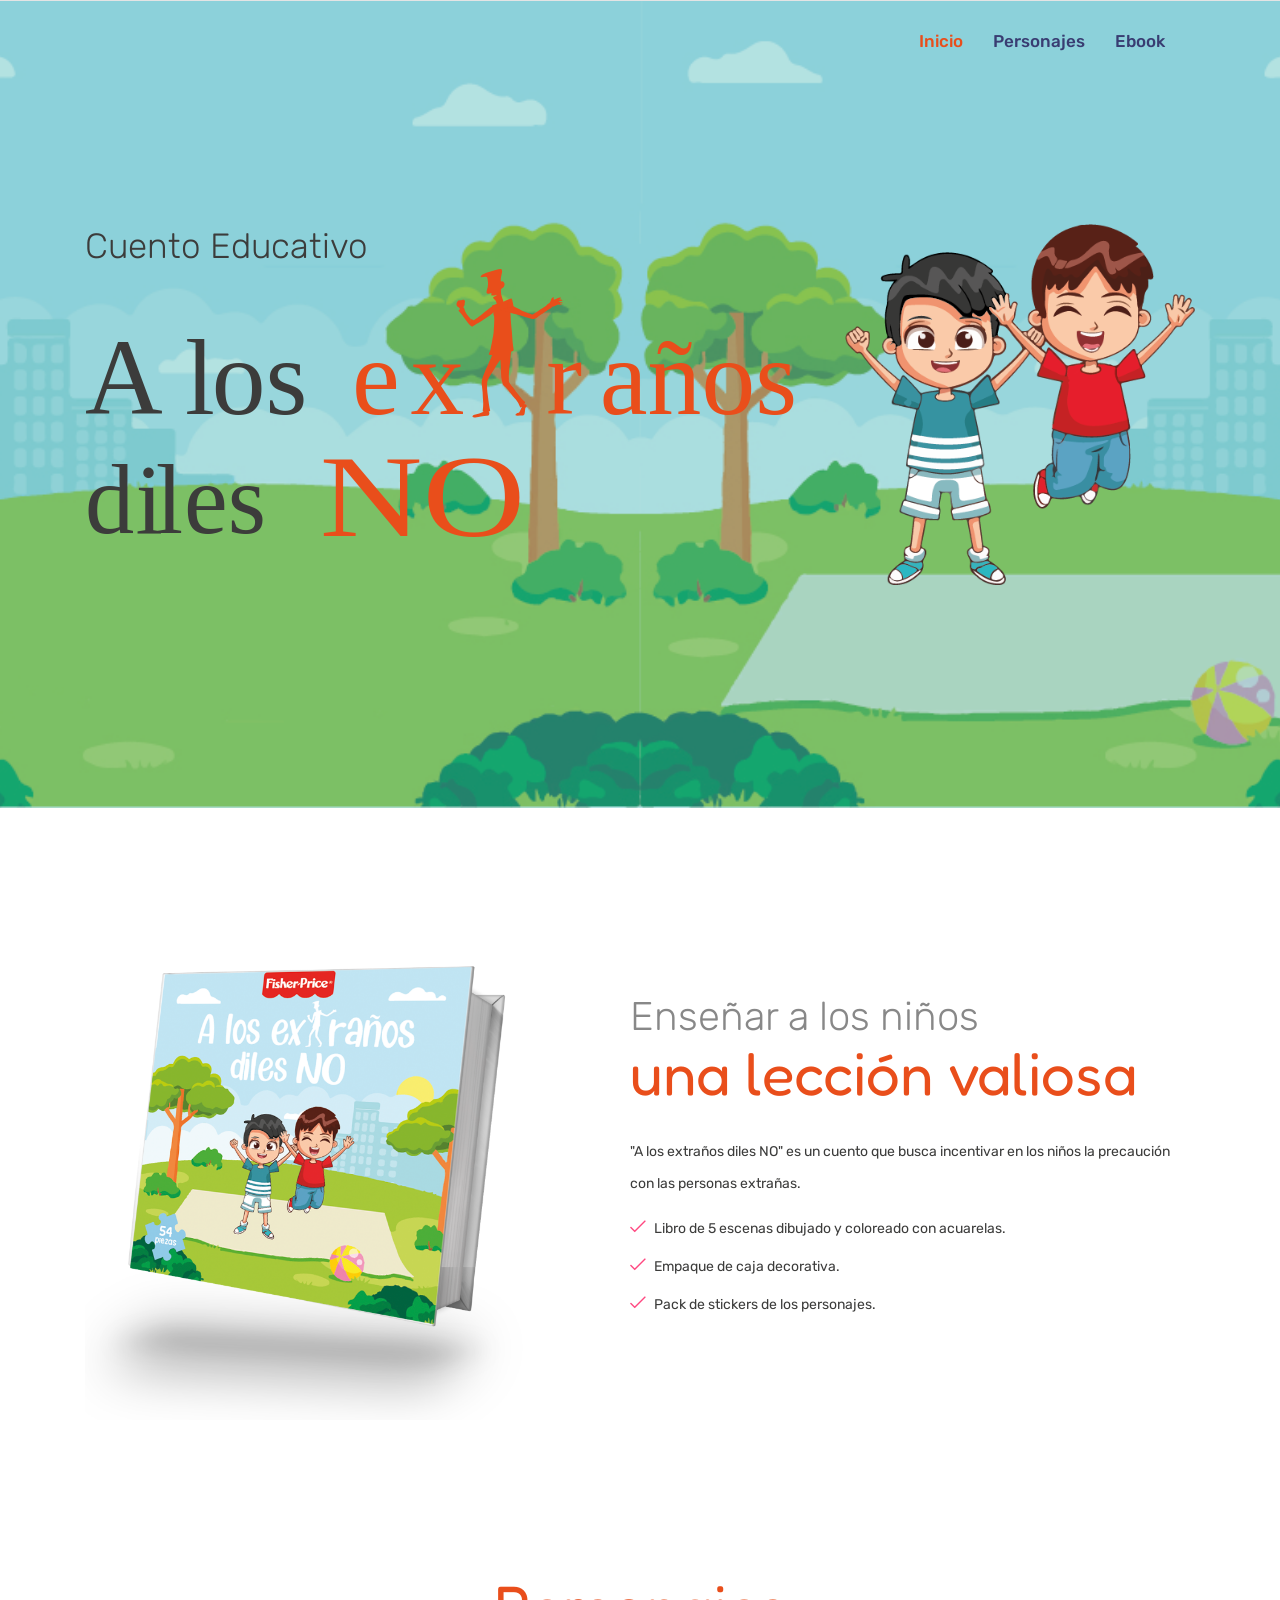
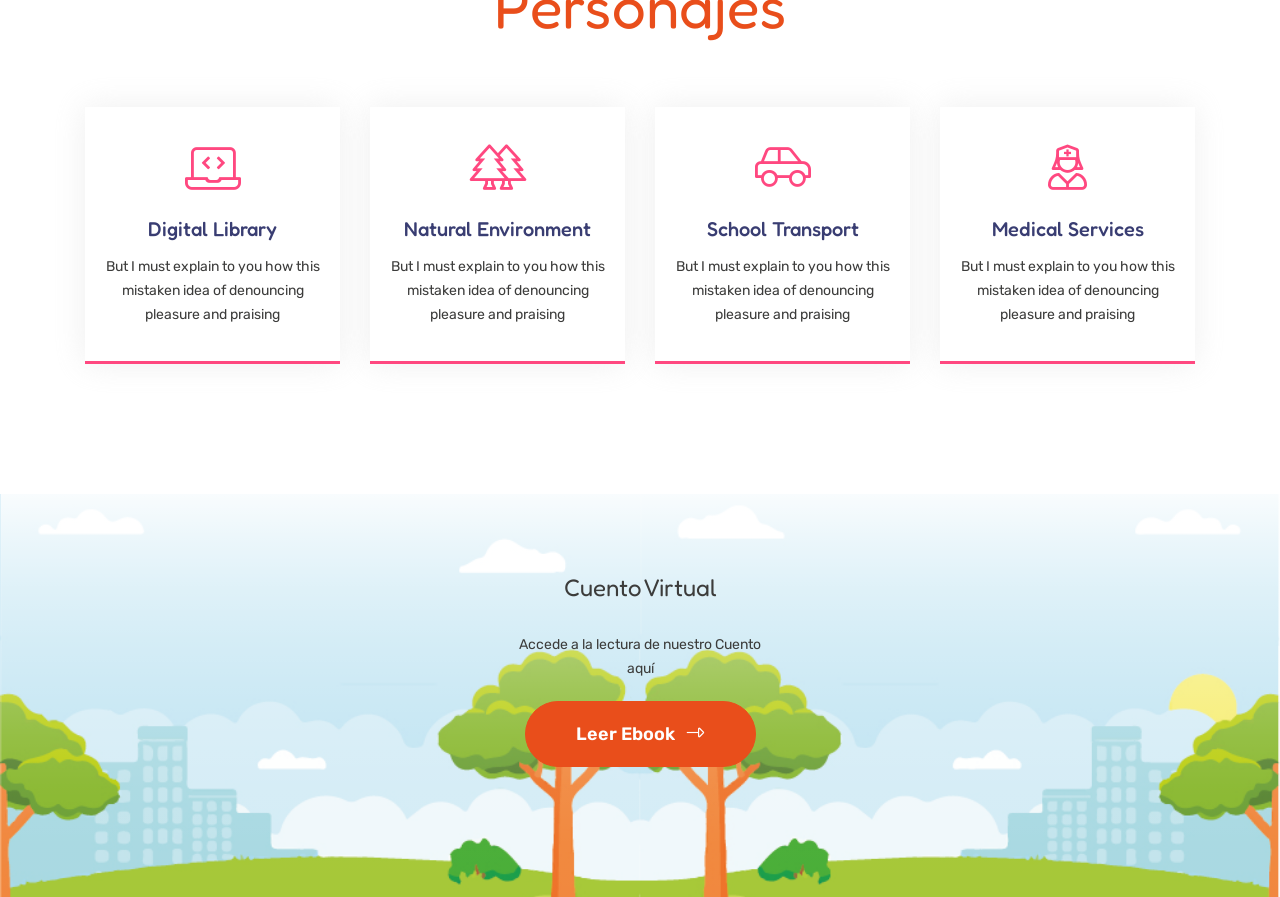
==== commit d92d1a70: "añadiendo assets personajes" ====
--- a/index.html
+++ b/index.html
@@ -127,18 +127,15 @@
 
                                 <div class="collapse navbar-collapse sub-menu-bar" id="navbarSupportedContent">
                                     <ul class="navbar-nav ml-auto">
-                                        <li class="nav-item active dropdown">
-                                            <a class="nav-link dropdown-toggle" href="index.html" data-toggle="dropdown">Inicio</a>
-                                            <ul class="sub-menu dropdown-menu">
-                                                <li><a href="index.html" class="dropdown-item">Historia</a></li>
-                                                <li><a href="index-2.html" class="dropdown-item">Personajes</a></li>
-                                            </ul>
+                                        <li class="nav-item active">
+                                            <a class="nav-link" href="index.html" data-toggle="dropdown">Inicio</a>
+                                          
+                                        </li>
+                                        <li class="nav-item margin-right-0">
+                                            <a class="nav-link margin-right-0" href="#personajes">Personajes</a>
                                         </li>
                                         <li class="nav-item">
-                                            <a class="nav-link" href="about.html">Ebook</a>
-                                        </li>
-                                        <li class="nav-item margin-right-0">
-                                            <a class="nav-link margin-right-0" href="contact.html">Contact</a>
+                                            <a class="nav-link" href="#ebook">Ebook</a>
                                         </li>
                                     </ul>
                                 </div> 
@@ -215,7 +212,7 @@
     <!--====== ABOUT PART ENDS ======-->
   <!--====== FEATURES PART START ======-->
 
-  <section class="features-area pb-130">
+  <section id="personajes" class="features-area pb-130">
     <div class="container">
         <div class="row justify-content-center">
             <div class="col-lg-8 col-md-10">
@@ -260,7 +257,7 @@
 <!--====== FEATURES PART ENDS ======-->
 
     <!--====== FOOTER-START ======-->
-    <footer class="footer-bg pt-80 pb-30">
+    <footer id="ebook" class="footer-bg pt-80 pb-30">
         <div class="footer-area pb-100">
             <div class="container">
                
@@ -270,7 +267,8 @@
                             <h4>Cuento Virtual</h4>
                             <p>Accede a la lectura de nuestro Cuento aquí</p>
                            
-                            <a href="#" class="main-btn footer-btn">Leer Ebook<i class="fal fa-long-arrow-alt-right"></i></a>
+                            <a href="https://www.flipsnack.com/CD55A677C6F/cuento-a-los-extra-os-diles-no.html" target="_blank" class="main-btn footer-btn">Leer Ebook<i class="fal fa-long-arrow-alt-right"></i></a>
+                           
                         </div>
                     </div>
                 </div>
@@ -344,7 +342,7 @@
 
     <!--====== Main js ======-->
     <script src="assets/js/main.js"></script>
-
+    <script src="assets/js/modal.js"></script>
 </body>
 
 
--- a/assets/css/style.css
+++ b/assets/css/style.css
@@ -155,7 +155,12 @@
     width: 100%;
     height: 100%;
 }
-
+h3.title {
+    color: #E94E1B;
+}
+ p, .about-content li {
+    color: rgb(60, 60, 59) !important;
+}
 /*===== All Button Style =====*/
 .main-btn {
     display: inline-block;
@@ -880,7 +885,11 @@
         padding-right: 30px;
     }
 }
-
+@media (min-width: 800px) {
+    #navigation-button {
+        display: none;
+    }
+}
 .them-4 .navigation .navbar-brand{
     display: none;
 }
@@ -7376,3 +7385,43 @@
 .latest-product .section-title{
     margin-bottom: 30px;
 }
+
+
+
+/* The Modal (background) */
+.modal {
+    display: none; /* Hidden by default */
+    position: fixed; /* Stay in place */
+    z-index: 1; /* Sit on top */
+    left: 0;
+    top: 0;
+    width: 100%; /* Full width */
+    height: 100%; /* Full height */
+    overflow: auto; /* Enable scroll if needed */
+    background-color: rgb(0,0,0); /* Fallback color */
+    background-color: rgba(0,0,0,0.4); /* Black w/ opacity */
+  }
+  
+  /* Modal Content/Box */
+  .modal-content {
+    background-color: #fefefe;
+    margin: 15% auto; /* 15% from the top and centered */
+    padding: 20px;
+    border: 1px solid #888;
+    width: 80%; /* Could be more or less, depending on screen size */
+  }
+  
+  /* The Close Button */
+  .close {
+    color: #aaa;
+    float: right;
+    font-size: 28px;
+    font-weight: bold;
+  }
+  
+  .close:hover,
+  .close:focus {
+    color: black;
+    text-decoration: none;
+    cursor: pointer;
+  }
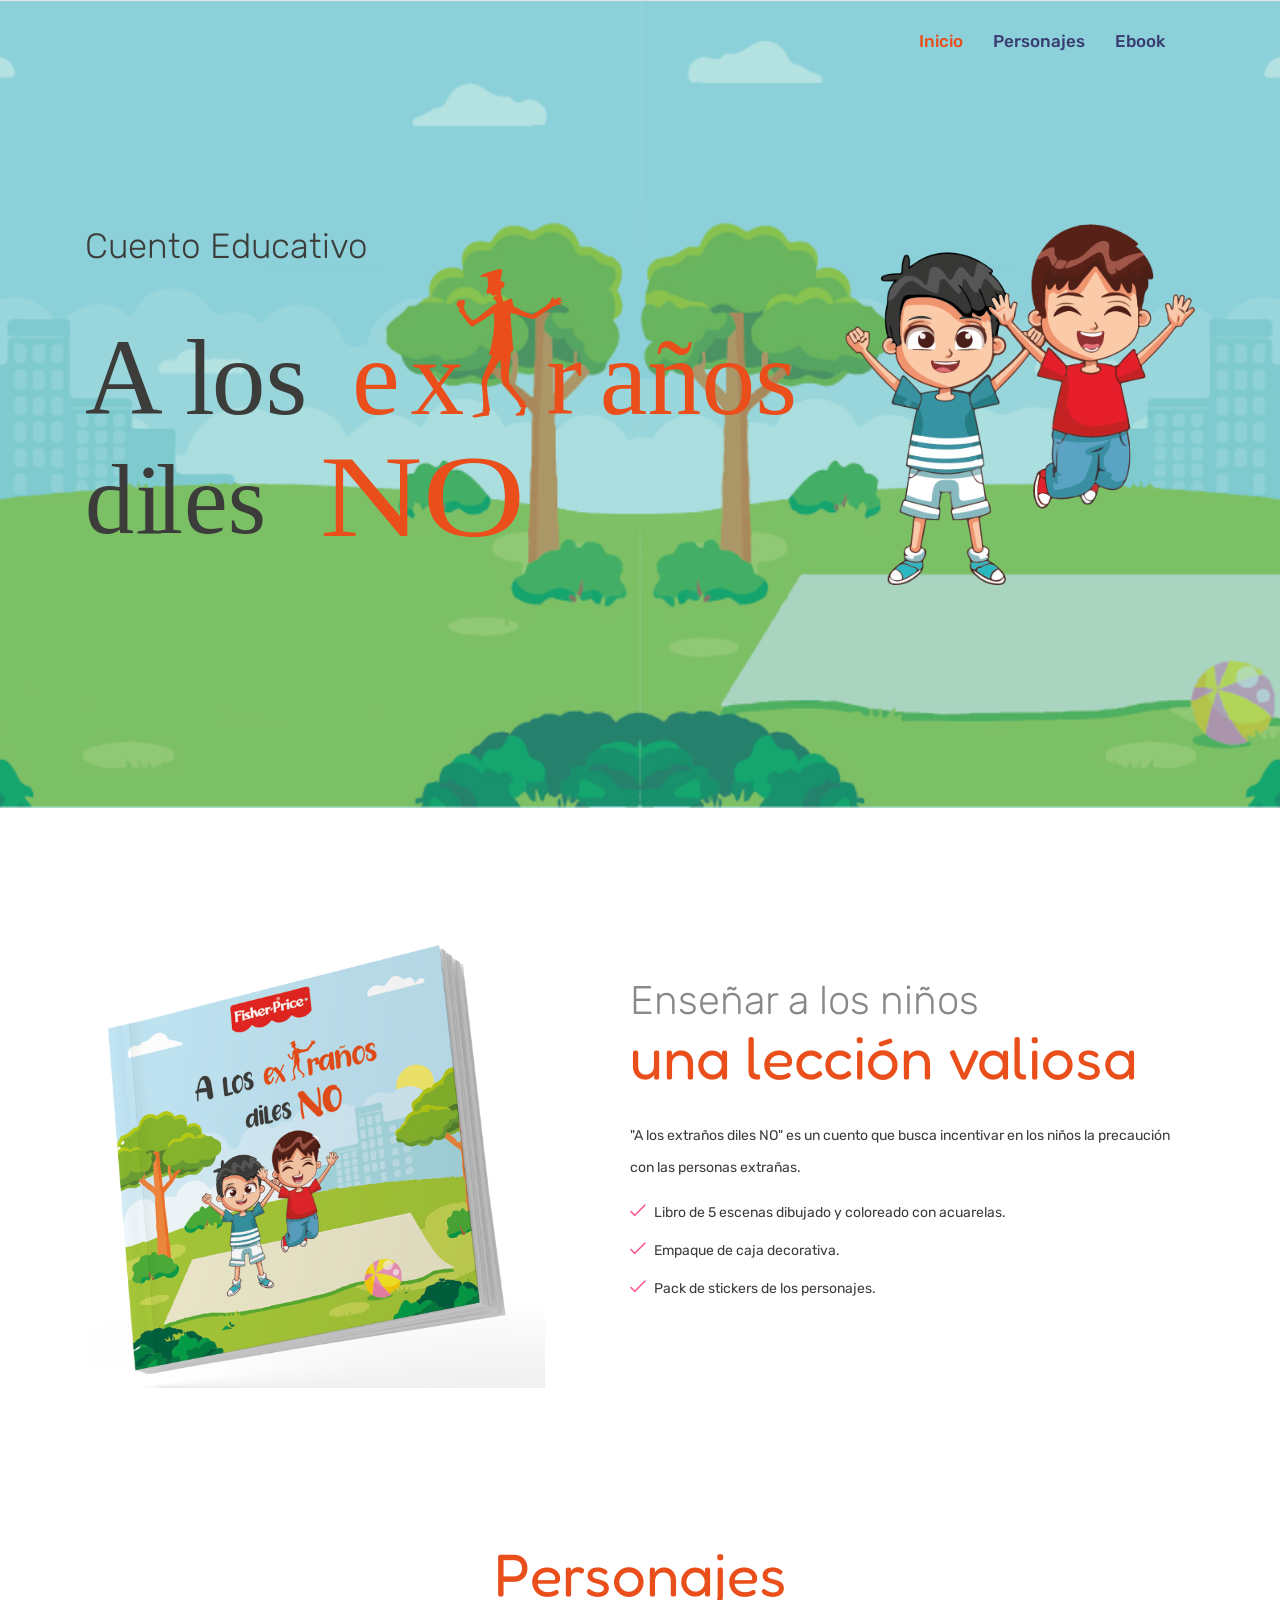
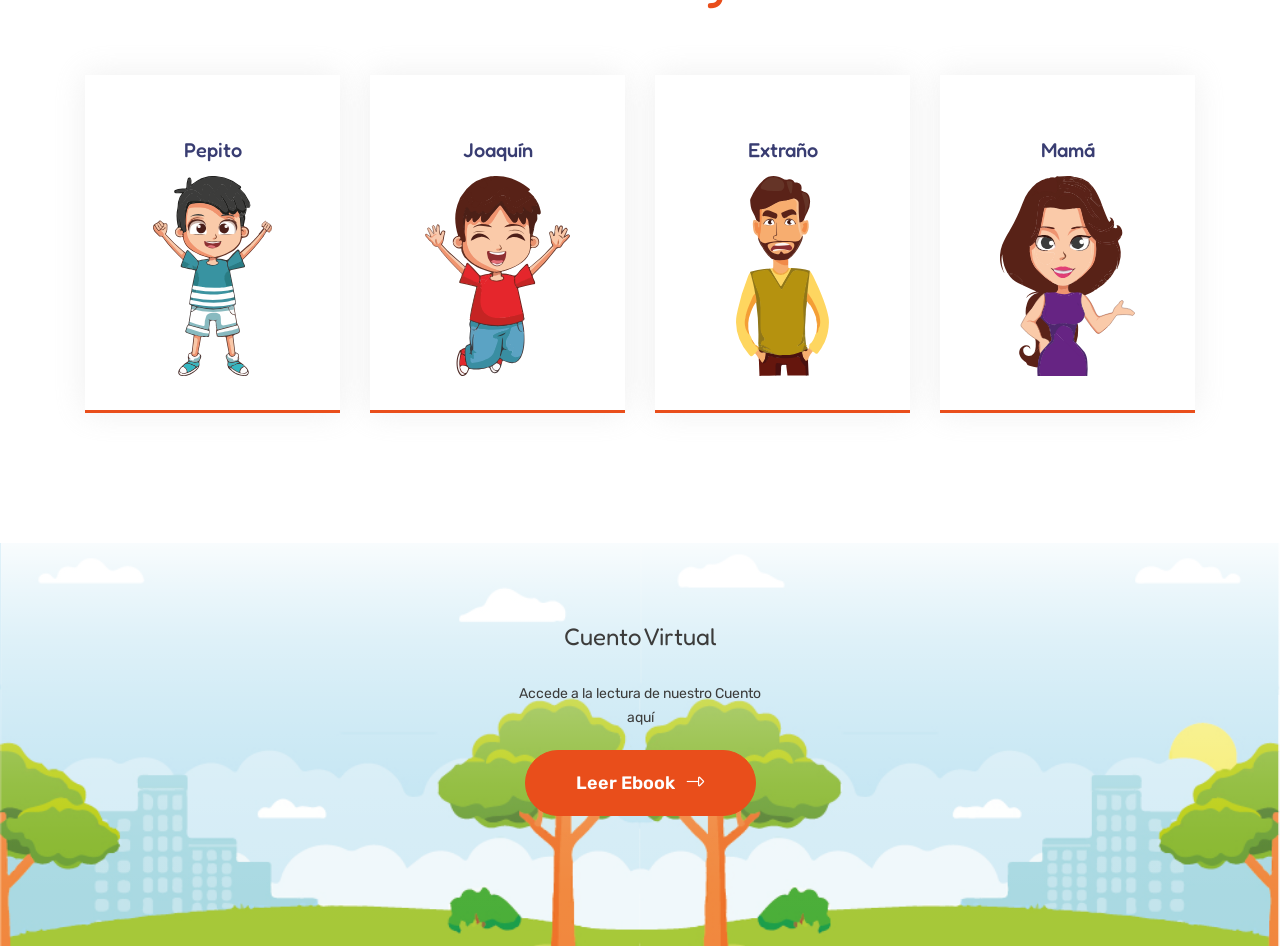
==== commit e2fff571: "fix mockup libro y seccion personajes" ====
--- a/index.html
+++ b/index.html
@@ -186,7 +186,7 @@
             <div class="row align-items-center">
                 <div class="col-lg-5">
                     <div class="about-thumb">
-                        <img src="assets/images/nuevas/cover.png" alt="about">
+                        <img src="assets/images/nuevas/cover-nuevo.png" alt="about">
                         <div class="about-line-1"></div>
                         <div class="about-line-2"></div>
                     </div> <!-- about thumb -->
@@ -224,30 +224,26 @@
         <div class="row justify-content-center">
             <div class="col-lg-3 col-md-6 col-sm-8">
                 <div class="features-item text-center mt-30  wow slideInUp" data-wow-duration="1.1s" data-wow-delay=".1s">
-                    <i class="fal fa-laptop-code"></i>
-                    <h4 class="title">Digital Library</h4>
-                    <p>But I must explain to you how this mistaken idea of denouncing pleasure and praising </p>
+                    <h4 class="title">Pepito</h4>
+                    <img height="200" src="assets/images/nuevas/pepito.svg">
                 </div> <!-- features item -->
             </div>
             <div class="col-lg-3 col-md-6 col-sm-8">
                 <div class="features-item text-center mt-30  wow slideInUp" data-wow-duration="1.4s" data-wow-delay=".2s">
-                    <i class="fal fa-trees"></i>
-                    <h4 class="title">Natural Environment</h4>
-                    <p>But I must explain to you how this mistaken idea of denouncing pleasure and praising </p>
+                    <h4 class="title">Joaquín</h4>
+                    <img height="200" src="assets/images/nuevas/joaquin.svg">
                 </div> <!-- features item -->
             </div>
             <div class="col-lg-3 col-md-6 col-sm-8">
                 <div class="features-item text-center mt-30  wow slideInUp" data-wow-duration="1.7s" data-wow-delay=".3s">
-                    <i class="fal fa-car-side"></i>
-                    <h4 class="title">School Transport</h4>
-                    <p>But I must explain to you how this mistaken idea of denouncing pleasure and praising </p>
+                    <h4 class="title">Extraño</h4>
+                    <img height="200" src="assets/images/nuevas/extraño.svg">
                 </div> <!-- features item -->
             </div>
             <div class="col-lg-3 col-md-6 col-sm-8">
                 <div class="features-item text-center mt-30  wow slideInUp" data-wow-duration="2s" data-wow-delay=".4s">
-                    <i class="fal fa-user-nurse"></i>
-                    <h4 class="title">Medical Services</h4>
-                    <p>But I must explain to you how this mistaken idea of denouncing pleasure and praising </p>
+                    <h4 class="title">Mamá</h4>
+                    <img height="200" src="assets/images/nuevas/mama.svg">
                 </div> <!-- features item -->
             </div>
         </div> <!-- row -->
--- a/assets/css/style.css
+++ b/assets/css/style.css
@@ -1686,7 +1686,7 @@
     bottom: 0;
     height: 3px;
     width: 100%;
-    background: #ff4880;
+    background: #E94E1B;
     -webkit-transition: all 0.3s ease-out 0s;
     -moz-transition: all 0.3s ease-out 0s;
     -ms-transition: all 0.3s ease-out 0s;
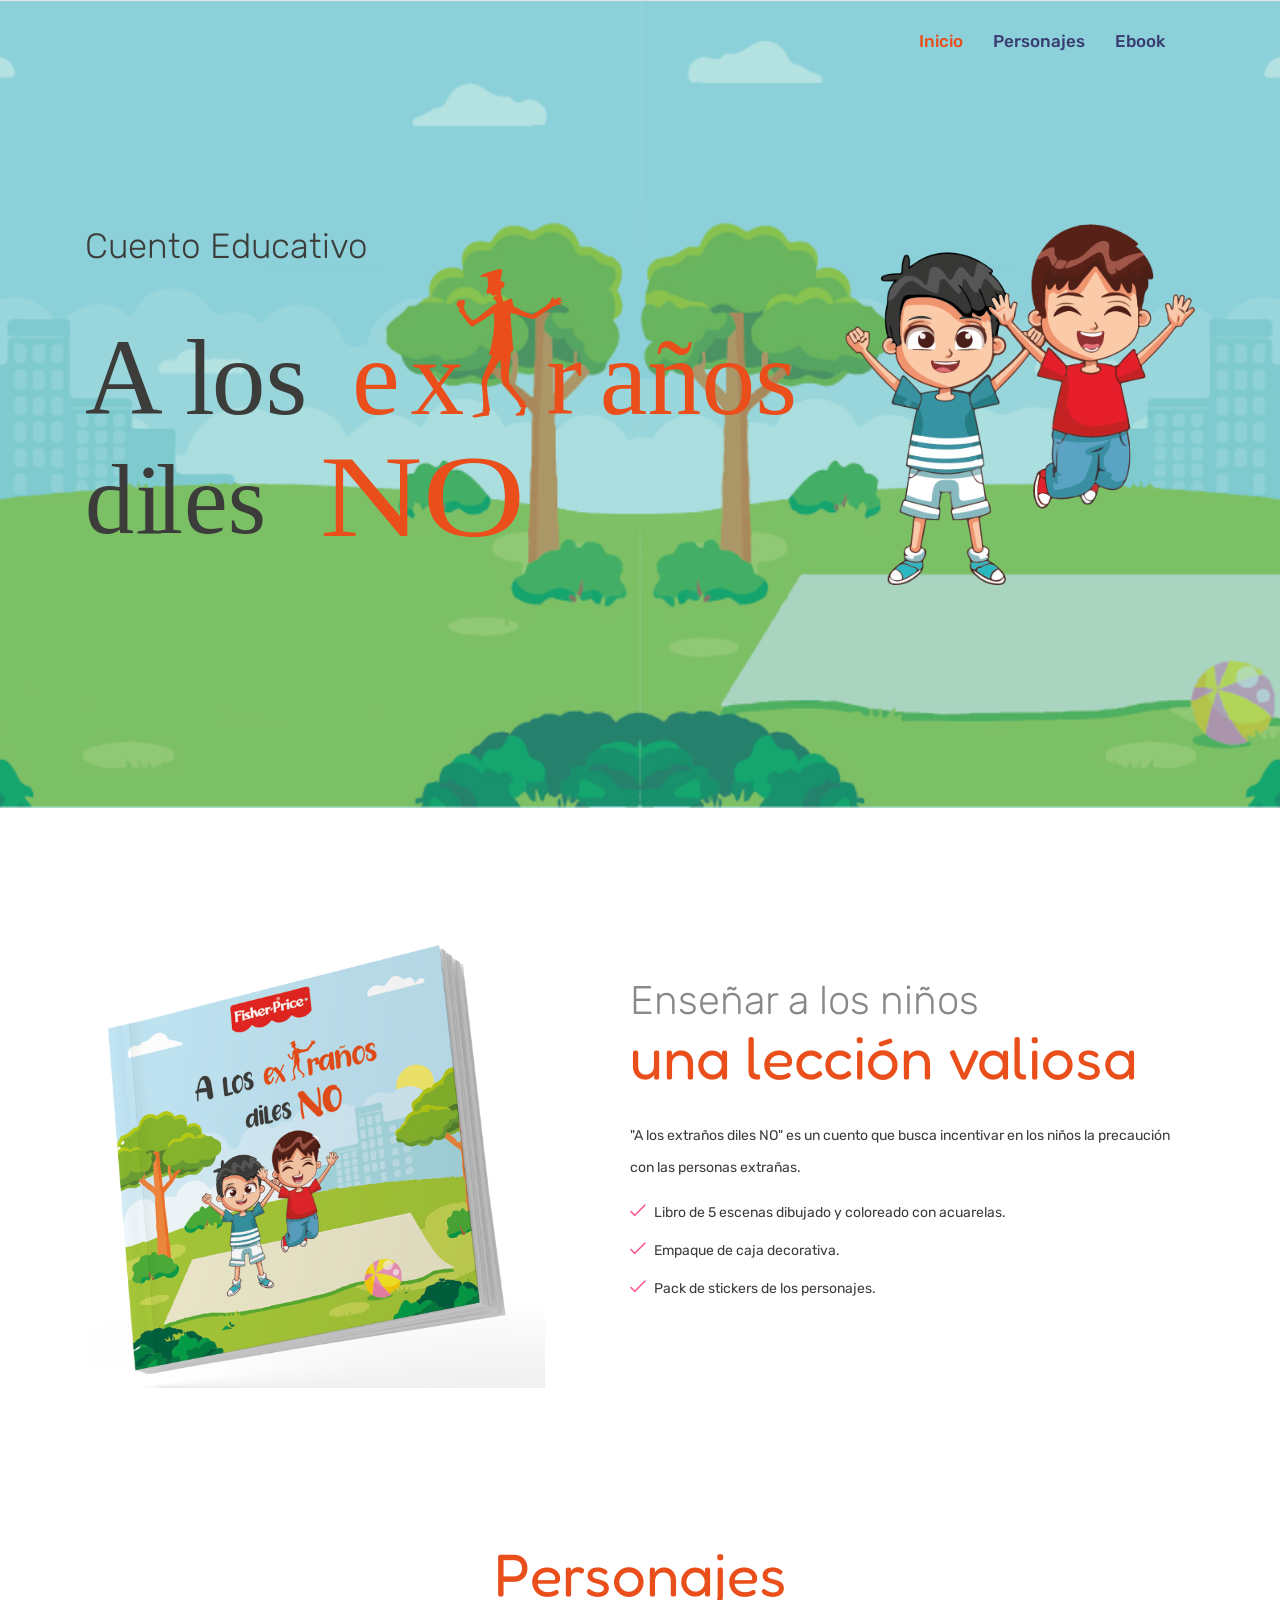
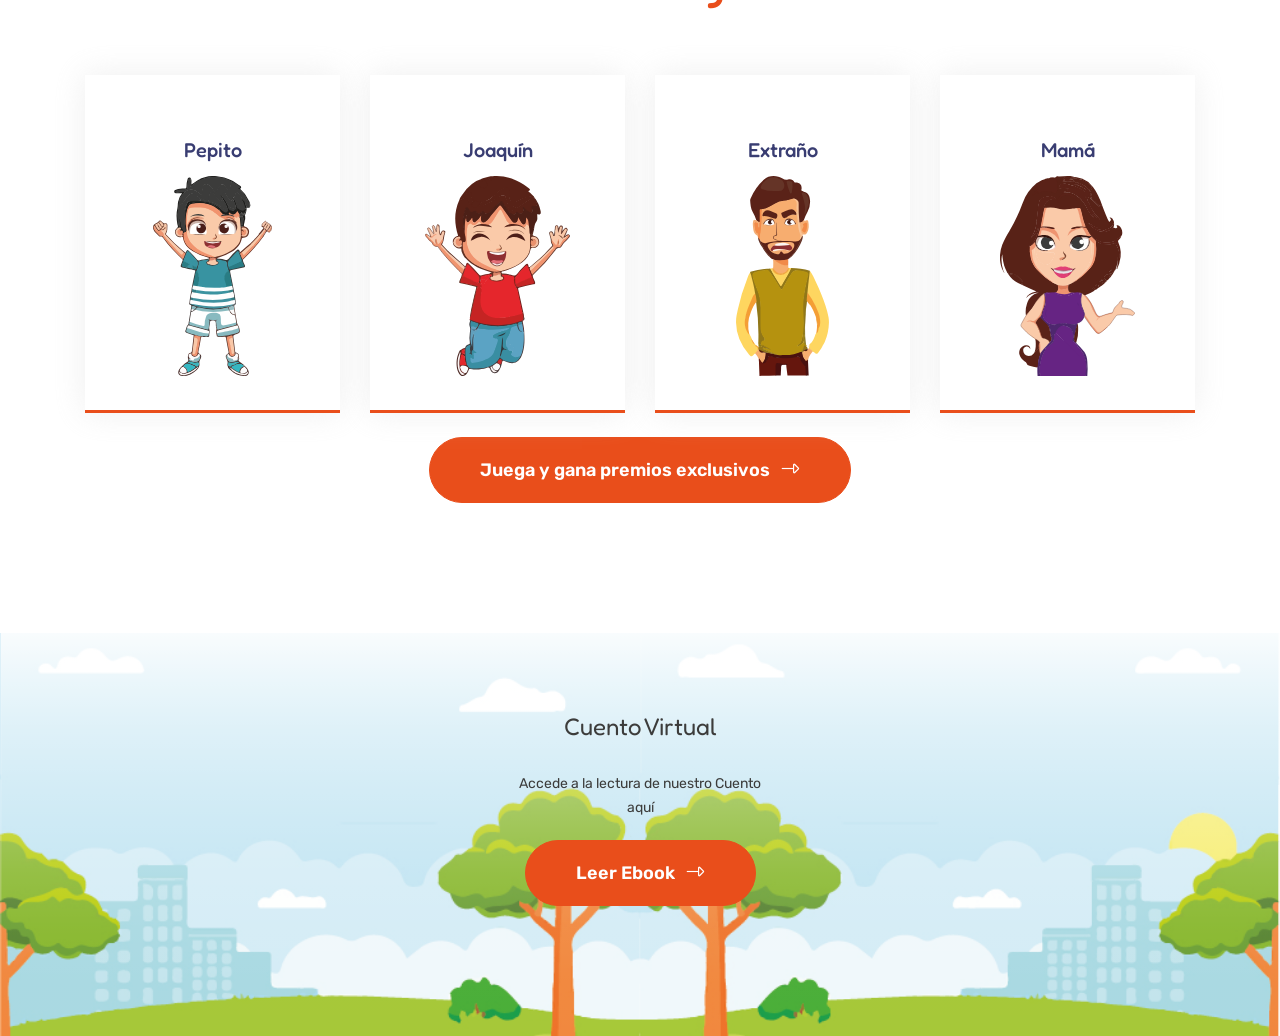
==== commit eed8d3ed: "añadiendo link de ruleta y ebook actualizado" ====
--- a/index.html
+++ b/index.html
@@ -1,346 +1,354 @@
 <!DOCTYPE html>
 <html lang="en">
-
-
-<!-- Mirrored from kreativdev.com/nunis/index.html by HTTrack Website Copier/3.x [XR&CO'2014], Sat, 11 Dec 2021 17:52:29 GMT -->
-<head>
-
+  <!-- Mirrored from kreativdev.com/nunis/index.html by HTTrack Website Copier/3.x [XR&CO'2014], Sat, 11 Dec 2021 17:52:29 GMT -->
+  <head>
     <!--====== Required meta tags ======-->
-    <meta charset="utf-8">
-    <meta http-equiv="x-ua-compatible" content="ie=edge">
-    <meta name="description" content="">
-    <meta name="viewport" content="width=device-width, initial-scale=1, shrink-to-fit=no">
-
+    <meta charset="utf-8" />
+    <meta http-equiv="x-ua-compatible" content="ie=edge" />
+    <meta name="description" content="" />
+    <meta
+      name="viewport"
+      content="width=device-width, initial-scale=1, shrink-to-fit=no"
+    />
     <!--====== Title ======-->
     <title>A los extraños diles NO - Cuento Educativo</title>
-
     <!--====== Favicon Icon ======-->
-    <link rel="shortcut icon" href="assets/images/favicon.ico" type="image/png">
-
+    <link
+      rel="shortcut icon"
+      href="assets/images/nuevas/favicon.svg"
+      type="image/png"
+    />
     <!--====== Bootstrap css ======-->
-    <link rel="stylesheet" href="assets/css/bootstrap.min.css">
-
+    <link rel="stylesheet" href="assets/css/bootstrap.min.css" />
     <!--====== Fontawesome pro css ======-->
-    <link rel="stylesheet" href="assets/css/all.css">
-
+    <link rel="stylesheet" href="assets/css/all.css" />
     <!--====== Magnific Popup css ======-->
-    <link rel="stylesheet" href="assets/css/magnific-popup.css">
-
+    <link rel="stylesheet" href="assets/css/magnific-popup.css" />
     <!--====== animate css ======-->
-    <link rel="stylesheet" href="assets/css/animate.css">
-
+    <link rel="stylesheet" href="assets/css/animate.css" />
     <!--====== Slick css ======-->
-    <link rel="stylesheet" href="assets/css/slick.css">
-
+    <link rel="stylesheet" href="assets/css/slick.css" />
     <!--====== Default css ======-->
-    <link rel="stylesheet" href="assets/css/default.css">
-
+    <link rel="stylesheet" href="assets/css/default.css" />
     <!--====== Style css ======-->
-    <link rel="stylesheet" href="assets/css/style.css">
+    <link rel="stylesheet" href="assets/css/style.css" />
     <!--====== Style css ======-->
-    <link rel="stylesheet" href="assets/css/responsive.css">
-</head>
-
-<body>
+    <link rel="stylesheet" href="assets/css/responsive.css" />
+  </head>
+
+  <body>
     <!--======  PRELOADER PART START ======-->
     <div id="loading">
-        <div id="loading-center">
-            <div id="loading-center-absolute">
-                <div class="object" id="object_one"></div>
-                <div class="object" id="object_two"></div>
-                <div class="object" id="object_three"></div>
-                <div class="object" id="object_four"></div>
-            </div>
-        </div>
+      <div id="loading-center">
+        <div id="loading-center-absolute">
+          <div class="object" id="object_one"></div>
+          <div class="object" id="object_two"></div>
+          <div class="object" id="object_three"></div>
+          <div class="object" id="object_four"></div>
+        </div>
+      </div>
     </div>
     <!--======  PRELOADER PART END ======-->
 
     <!--====== SEARCH PART START ======-->
     <div class="search-popup" id="search-popup">
-        <form action="https://kreativdev.com/nunis/index.html" class="search-form">
-            <div class="form-group">
-                <input type="text" class="form-control" placeholder="Search.....">
-            </div>
-            <button type="submit" class="submit-btn"><i class="fa fa-search"></i></button>
-        </form>
+      <form
+        action="https://kreativdev.com/nunis/index.html"
+        class="search-form"
+      >
+        <div class="form-group">
+          <input type="text" class="form-control" placeholder="Search....." />
+        </div>
+        <button type="submit" class="submit-btn">
+          <i class="fa fa-search"></i>
+        </button>
+      </form>
     </div>
-    <!--====== SEARCH PART START ======-->
+
     <!--====== SIDEBAR MENU PART START ======-->
     <div class="body-overlay" id="body-overlay"></div>
-    <!-- <div class="sidebar-menu" id="sidebar-menu">
-        <button class="sidebar-menu-close"><i class="fal fa-times"></i></button>
-        <div class="sidebar-inner">
-            <div class="sidebar-logo">
-                <img src="assets/images/logo.png" alt="logo" />
-            </div>
-            <div class="sidemenu-text">
-                <p>We believe brand interaction is key in commu- nication. Real inno vations and a positive customer experience are the heart of successful commu- nication.</p>
-            </div>
-            <div class="sidebar-contact">
-                <h4>Contact Us</h4>
-                <ul>
-                    <li><i class="fa fa-map-marker"></i>Lavaca Street, Suite 2000</li>
-                    <li><i class="fa fa-envelope"></i>email@evha.com</li>
-                    <li><i class="fa fa-phone"></i>(+880) 172570051</li>
-                </ul>
-            </div>
-            <div class="sidebar-subscribe">
-                <input type="text" placeholder="Email">
-                <button><i class="fa fa-long-arrow-right"></i></button>
-            </div>
-            <div class="social-link">
-                <ul>
-                    <li><a href="#"><i class="fab fa-facebook-f"></i></a></li>
-                    <li><a href="#"><i class="fab fa-twitter"></i></a></li>
-                    <li><a href="#"><i class="fab fa-instagram"></i></a></li>
-                    <li><a href="#"><i class="fab fa-pinterest"></i></a></li>
-                </ul>
-            </div>
-        </div>
-    </div> -->
-
-    <!--====== SIDEBAR MENU PART ENDS ======-->
 
     <!--====== HEADER PART START ======-->
     <header class="header-area">
-        <div class="header-top">
-            <div class="container">
-                <div class="row align-items-center">
-                    <div class="col-lg-12">
-                        
-                    </div>
-                </div> 
-            </div>
-        </div>
-        <div class="header-nav">
-            <div class="container">
-                <div class="row">
-                    <div class="col-lg-12">
-                        <div class="navigation">
-                            <nav class="navbar navbar-expand-lg navbar-light ">
-                                <a class="navbar-brand" href="index.html"><img src="assets/images/nuevas/editorial.svg" alt=""></a> 
-                                <button class="navbar-toggler" type="button" data-toggle="collapse" data-target="#navbarSupportedContent" aria-controls="navbarSupportedContent" aria-expanded="false" aria-label="Toggle navigation">
-                                    <span class="toggler-icon"></span>
-                                    <span class="toggler-icon"></span>
-                                    <span class="toggler-icon"></span>
-                                </button>
-
-                                <div class="collapse navbar-collapse sub-menu-bar" id="navbarSupportedContent">
-                                    <ul class="navbar-nav ml-auto">
-                                        <li class="nav-item active">
-                                            <a class="nav-link" href="index.html" data-toggle="dropdown">Inicio</a>
-                                          
-                                        </li>
-                                        <li class="nav-item margin-right-0">
-                                            <a class="nav-link margin-right-0" href="#personajes">Personajes</a>
-                                        </li>
-                                        <li class="nav-item">
-                                            <a class="nav-link" href="#ebook">Ebook</a>
-                                        </li>
-                                    </ul>
-                                </div> 
-                                <div class="bar-area d-none d-lg-block">
-                                    <ul>
-                                       
-                                        <li><a class="menubar" id="navigation-button" href="#"><i class="fal fa-bars"></i></a></li>
-                                    </ul>
-                                </div>
-                            </nav>
-                        </div> 
-                    </div>
-                </div>
-            </div>
-        </div>
+      <div class="header-top">
+        <div class="container">
+          <div class="row align-items-center">
+            <div class="col-lg-12"></div>
+          </div>
+        </div>
+      </div>
+      <div class="header-nav">
+        <div class="container">
+          <div class="row">
+            <div class="col-lg-12">
+              <div class="navigation">
+                <nav class="navbar navbar-expand-lg navbar-light">
+                  <a class="navbar-brand" href="index.html"
+                    ><img src="assets/images/nuevas/editorial.svg" alt=""
+                  /></a>
+                  <button
+                    class="navbar-toggler"
+                    type="button"
+                    data-toggle="collapse"
+                    data-target="#navbarSupportedContent"
+                    aria-controls="navbarSupportedContent"
+                    aria-expanded="false"
+                    aria-label="Toggle navigation"
+                  >
+                    <span class="toggler-icon"></span>
+                    <span class="toggler-icon"></span>
+                    <span class="toggler-icon"></span>
+                  </button>
+
+                  <div
+                    class="collapse navbar-collapse sub-menu-bar"
+                    id="navbarSupportedContent"
+                  >
+                    <ul class="navbar-nav ml-auto">
+                      <li class="nav-item active">
+                        <a
+                          class="nav-link"
+                          href="index.html"
+                          data-toggle="dropdown"
+                          >Inicio</a
+                        >
+                      </li>
+                      <li class="nav-item margin-right-0">
+                        <a class="nav-link margin-right-0" href="#personajes"
+                          >Personajes</a
+                        >
+                      </li>
+                      <li class="nav-item">
+                        <a class="nav-link" href="#ebook">Ebook</a>
+                      </li>
+                    </ul>
+                  </div>
+                  <div class="bar-area d-none d-lg-block">
+                    <ul>
+                      <li>
+                        <a class="menubar" id="navigation-button" href="#"
+                          ><i class="fal fa-bars"></i
+                        ></a>
+                      </li>
+                    </ul>
+                  </div>
+                </nav>
+              </div>
+            </div>
+          </div>
+        </div>
+      </div>
     </header>
-
     <!--====== HEADER PART ENDS ======-->
 
     <!--====== BANNER PART START ======-->
-
-    <section class="banner-area bg_cover d-flex align-items-center" style="background-image: url(assets/images/nuevas/bg.jpg)">
-        <div class="container">
-            <div class="row">
-                <div class="col-lg-8">
-                    <div class="banner-content">
-                        <p>Cuento Educativo</p>
-                        <img src="assets/images/nuevas/Titulo cuento.svg">
-                        <!-- <h1 class="title">Start Study Life</h1>
-                        -->
-                      
-                    </div> <!-- banner content -->
-                </div>
-                <div class="col-lg-4">
-                    <img src="assets/images/nuevas/thumb.png" alt="thumb">
-                </div>
-            </div> <!-- row -->
-        </div>
-      
+    <section
+      class="banner-area bg_cover d-flex align-items-center"
+      style="background-image: url(assets/images/nuevas/bg.jpg)"
+    >
+      <div class="container">
+        <div class="row">
+          <div class="col-lg-8">
+            <div class="banner-content">
+              <p>Cuento Educativo</p>
+              <img src="assets/images/nuevas/Titulo cuento.svg" />
+            </div>
+          </div>
+          <div class="col-lg-4">
+            <img src="assets/images/nuevas/thumb.png" alt="thumb" />
+          </div>
+        </div>
+      </div>
     </section>
-
     <!--====== BANNER PART ENDS ======-->
 
     <!--====== ABOUT PART START ======-->
-
     <section class="about-area pt-120 pb-130">
-        <div class="container">
-            <div class="row align-items-center">
-                <div class="col-lg-5">
-                    <div class="about-thumb">
-                        <img src="assets/images/nuevas/cover-nuevo.png" alt="about">
-                        <div class="about-line-1"></div>
-                        <div class="about-line-2"></div>
-                    </div> <!-- about thumb -->
-                </div>
-                <div class="col-lg-7">
-                    <div class="about-content pl-70">
-                        <h3 class="title"><span>Enseñar a los niños</span>una lección valiosa</h3>
-                        <p>"A los extraños diles NO" es un cuento que busca incentivar en los niños la precaución con las personas extrañas.
-                            
-                        </p>
-                        <ul>
-                            <li><i class="fal fa-check"></i>Libro de 5 escenas dibujado y coloreado con acuarelas.</li>
-                            <li><i class="fal fa-check"></i>Empaque de caja decorativa.</li>
-                            <li><i class="fal fa-check"></i>Pack de stickers de los personajes.</li>
-                        </ul>
-                      
-                    </div> <!-- about content -->
-                </div>
-            </div> <!-- row -->
-        </div>
+      <div class="container">
+        <div class="row align-items-center">
+          <div class="col-lg-5">
+            <div class="about-thumb">
+              <img src="assets/images/nuevas/cover-nuevo.png" alt="about" />
+              <div class="about-line-1"></div>
+              <div class="about-line-2"></div>
+            </div>
+          </div>
+          <div class="col-lg-7">
+            <div class="about-content pl-70">
+              <h3 class="title">
+                <span>Enseñar a los niños</span>una lección valiosa
+              </h3>
+              <p>
+                "A los extraños diles NO" es un cuento que busca incentivar en
+                los niños la precaución con las personas extrañas.
+              </p>
+              <ul>
+                <li>
+                  <i class="fal fa-check"></i>Libro de 5 escenas dibujado y
+                  coloreado con acuarelas.
+                </li>
+                <li><i class="fal fa-check"></i>Empaque de caja decorativa.</li>
+                <li>
+                  <i class="fal fa-check"></i>Pack de stickers de los
+                  personajes.
+                </li>
+              </ul>
+            </div>
+          </div>
+        </div>
+        <!-- row -->
+      </div>
     </section>
-
     <!--====== ABOUT PART ENDS ======-->
-  <!--====== FEATURES PART START ======-->
-
-  <section id="personajes" class="features-area pb-130">
-    <div class="container">
+
+    <!--====== FEATURES PART START ======-->
+    <section id="personajes" class="features-area pb-130">
+      <div class="container">
         <div class="row justify-content-center">
-            <div class="col-lg-8 col-md-10">
-                <div class="section-title text-center">
-                    <h3 class="title">Personajes</h3>
-                </div> <!-- section title -->
-            </div>
-        </div> <!-- row -->
+          <div class="col-lg-8 col-md-10">
+            <div class="section-title text-center">
+              <h3 class="title">Personajes</h3>
+            </div>
+            <!-- section title -->
+          </div>
+        </div>
+        <!-- row -->
         <div class="row justify-content-center">
-            <div class="col-lg-3 col-md-6 col-sm-8">
-                <div class="features-item text-center mt-30  wow slideInUp" data-wow-duration="1.1s" data-wow-delay=".1s">
-                    <h4 class="title">Pepito</h4>
-                    <img height="200" src="assets/images/nuevas/pepito.svg">
-                </div> <!-- features item -->
-            </div>
-            <div class="col-lg-3 col-md-6 col-sm-8">
-                <div class="features-item text-center mt-30  wow slideInUp" data-wow-duration="1.4s" data-wow-delay=".2s">
-                    <h4 class="title">Joaquín</h4>
-                    <img height="200" src="assets/images/nuevas/joaquin.svg">
-                </div> <!-- features item -->
-            </div>
-            <div class="col-lg-3 col-md-6 col-sm-8">
-                <div class="features-item text-center mt-30  wow slideInUp" data-wow-duration="1.7s" data-wow-delay=".3s">
-                    <h4 class="title">Extraño</h4>
-                    <img height="200" src="assets/images/nuevas/extraño.svg">
-                </div> <!-- features item -->
-            </div>
-            <div class="col-lg-3 col-md-6 col-sm-8">
-                <div class="features-item text-center mt-30  wow slideInUp" data-wow-duration="2s" data-wow-delay=".4s">
-                    <h4 class="title">Mamá</h4>
-                    <img height="200" src="assets/images/nuevas/mama.svg">
-                </div> <!-- features item -->
-            </div>
-        </div> <!-- row -->
-    </div>
-</section>
-
-<!--====== FEATURES PART ENDS ======-->
+          <div class="col-lg-3 col-md-6 col-sm-8">
+            <div
+              class="features-item text-center mt-30 wow slideInUp"
+              data-wow-duration="1.1s"
+              data-wow-delay=".1s"
+            >
+              <h4 class="title">Pepito</h4>
+              <img height="200" src="assets/images/nuevas/pepito.svg" />
+            </div>
+            <!-- features item -->
+          </div>
+          <div class="col-lg-3 col-md-6 col-sm-8">
+            <div
+              class="features-item text-center mt-30 wow slideInUp"
+              data-wow-duration="1.4s"
+              data-wow-delay=".2s"
+            >
+              <h4 class="title">Joaquín</h4>
+              <img height="200" src="assets/images/nuevas/joaquin.svg" />
+            </div>
+            <!-- features item -->
+          </div>
+          <div class="col-lg-3 col-md-6 col-sm-8">
+            <div
+              class="features-item text-center mt-30 wow slideInUp"
+              data-wow-duration="1.7s"
+              data-wow-delay=".3s"
+            >
+              <h4 class="title">Extraño</h4>
+              <img height="200" src="assets/images/nuevas/extraño.svg" />
+            </div>
+            <!-- features item -->
+          </div>
+          <div class="col-lg-3 col-md-6 col-sm-8">
+            <div
+              class="features-item text-center mt-30 wow slideInUp"
+              data-wow-duration="2s"
+              data-wow-delay=".4s"
+            >
+              <h4 class="title">Mamá</h4>
+              <img height="200" src="assets/images/nuevas/mama.svg" />
+            </div>
+            <!-- features item -->
+          </div>
+        </div>
+        <!-- row -->
+      </div>
+      <div class="footer-content single-footer-wedget mt-4">
+        <a
+          href="https://app-sorteos.com/wheel/QLQZ83"
+          target="_blank"
+          class="main-btn footer-btn"
+          >Juega y gana premios exclusivos<i class="fal fa-long-arrow-alt-right"></i
+        ></a>
+      </div>
+    </section>
+    <!--====== FEATURES PART ENDS ======-->
 
     <!--====== FOOTER-START ======-->
     <footer id="ebook" class="footer-bg pt-80 pb-30">
-        <div class="footer-area pb-100">
-            <div class="container">
-               
-                <div class="row footer-content">
-                    <div class="col-lg-3 col-md-6">
-                        <div class="single-footer-wedget">
-                            <h4>Cuento Virtual</h4>
-                            <p>Accede a la lectura de nuestro Cuento aquí</p>
-                           
-                            <a href="https://www.flipsnack.com/CD55A677C6F/cuento-a-los-extra-os-diles-no.html" target="_blank" class="main-btn footer-btn">Leer Ebook<i class="fal fa-long-arrow-alt-right"></i></a>
-                           
-                        </div>
-                    </div>
-                </div>
-            </div>
-        </div>
-        <div class="footer-bottom">
-            <div class="container">
-                <div class="row">
-                    <div class="col-md-12 text-center">
-                        <div class="footer-bottom-text">
-                            <!-- <p> Copyright 2021. All rights reserved.</p> -->
-                        </div>
-                    </div>
-                </div>
-            </div>
-        </div>
+      <div class="footer-area pb-100">
+        <div class="container">
+          <div class="row footer-content">
+            <div class="col-lg-3 col-md-6">
+              <div class="single-footer-wedget">
+                <h4>Cuento Virtual</h4>
+                <p>Accede a la lectura de nuestro Cuento aquí</p>
+                <a
+                  href="https://issuu.com/sxfia.neyra/docs/cuento_a_los_extra_os_diles_no_1_"
+                  target="_blank"
+                  class="main-btn footer-btn"
+                  >Leer Ebook<i class="fal fa-long-arrow-alt-right"></i
+                ></a>
+              </div>
+            </div>
+          </div>
+        </div>
+      </div>
+      <div class="footer-bottom">
+        <div class="container">
+          <div class="row">
+            <div class="col-md-12 text-center">
+              <div class="footer-bottom-text">
+                <!-- <p> Copyright 2021. All rights reserved.</p> -->
+              </div>
+            </div>
+          </div>
+        </div>
+      </div>
     </footer>
     <!--====== FOOTER-END ======-->
 
     <!--====== GO TO TOP PART START ======-->
     <div class="go-top-area">
-        <div class="go-top-wrap">
-            <div class="go-top-btn-wrap">
-                <div class="go-top go-top-btn">
-                    <i class="fa fa-angle-double-up"></i>
-                    <i class="fa fa-angle-double-up"></i>
-                </div>
-            </div>
-        </div>
+      <div class="go-top-wrap">
+        <div class="go-top-btn-wrap">
+          <div class="go-top go-top-btn">
+            <i class="fa fa-angle-double-up"></i>
+            <i class="fa fa-angle-double-up"></i>
+          </div>
+        </div>
+      </div>
     </div>
     <!--====== GO TO TOP PART ENDS ======-->
-
 
     <!--====== jquery js ======-->
     <script src="assets/js/vendor/modernizr-3.6.0.min.js"></script>
     <script src="assets/js/vendor/jquery-1.12.4.min.js"></script>
-
     <!--====== Bootstrap js ======-->
     <script src="assets/js/bootstrap.min.js"></script>
     <script src="assets/js/popper.min.js"></script>
-
     <!--====== Slick js ======-->
     <script src="assets/js/slick.min.js"></script>
-
     <!--====== counterup js ======-->
     <script src="assets/js/jquery.counterup.min.js"></script>
-
     <!--====== countdown js ======-->
     <script src="assets/js/countdown.js"></script>
-
     <!--====== waypoints js ======-->
     <script src="assets/js/waypoints.min.js"></script>
-
     <!--====== Isotope js ======-->
     <script src="assets/js/isotope.pkgd.min.js"></script>
-
     <!--====== Images Loaded js ======-->
     <script src="assets/js/imagesloaded.pkgd.min.js"></script>
-
     <!--====== wow js ======-->
     <script src="assets/js/wow.min.js"></script>
-
     <!--====== syotimer js ======-->
     <script src="assets/js/jquery.syotimer.min.js"></script>
-
     <!--====== Magnific Popup js ======-->
     <script src="assets/js/jquery.magnific-popup.min.js"></script>
-
     <!--====== Ajax Contact js ======-->
     <script src="assets/js/ajax-contact.js"></script>
-
     <!--====== Main js ======-->
     <script src="assets/js/main.js"></script>
     <script src="assets/js/modal.js"></script>
-</body>
-
-
-<!-- Mirrored from kreativdev.com/nunis/index.html by HTTrack Website Copier/3.x [XR&CO'2014], Sat, 11 Dec 2021 17:53:00 GMT -->
+  </body>
+
+  <!-- Mirrored from kreativdev.com/nunis/index.html by HTTrack Website Copier/3.x [XR&CO'2014], Sat, 11 Dec 2021 17:53:00 GMT -->
 </html>
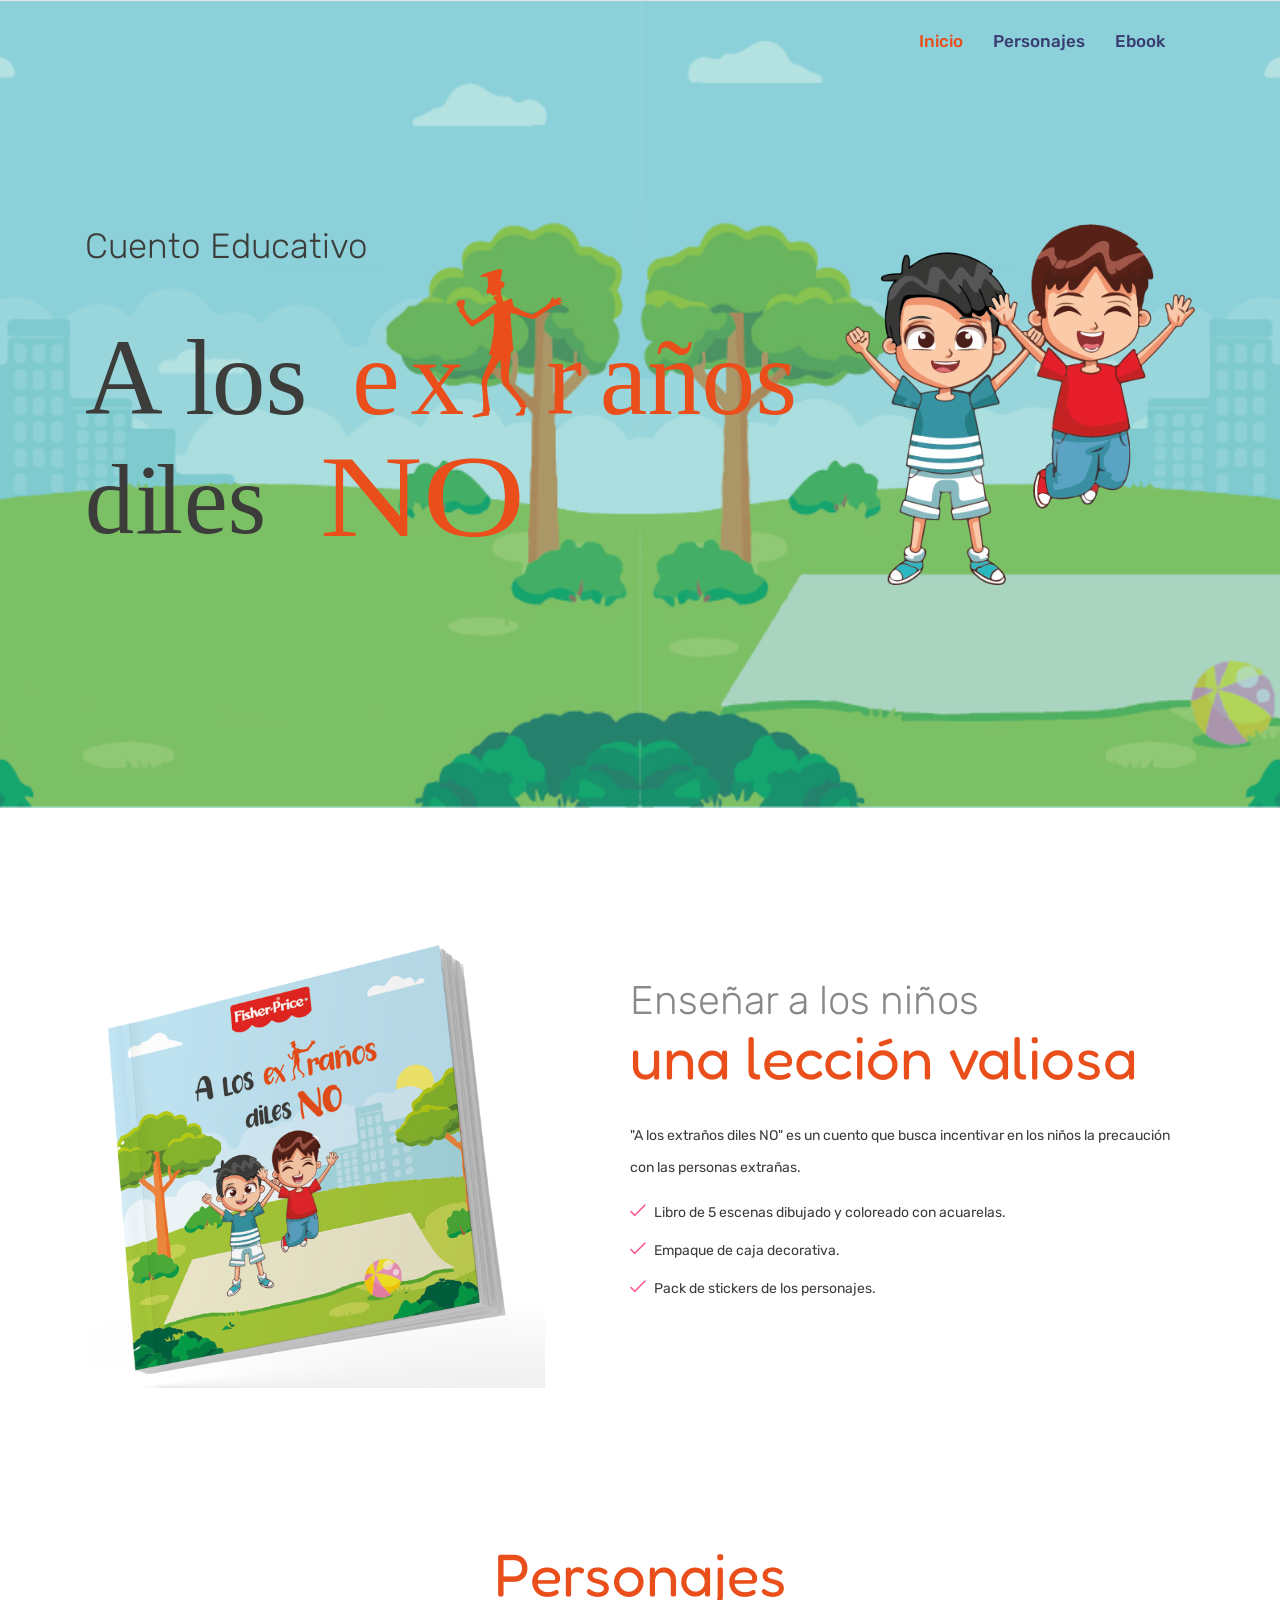
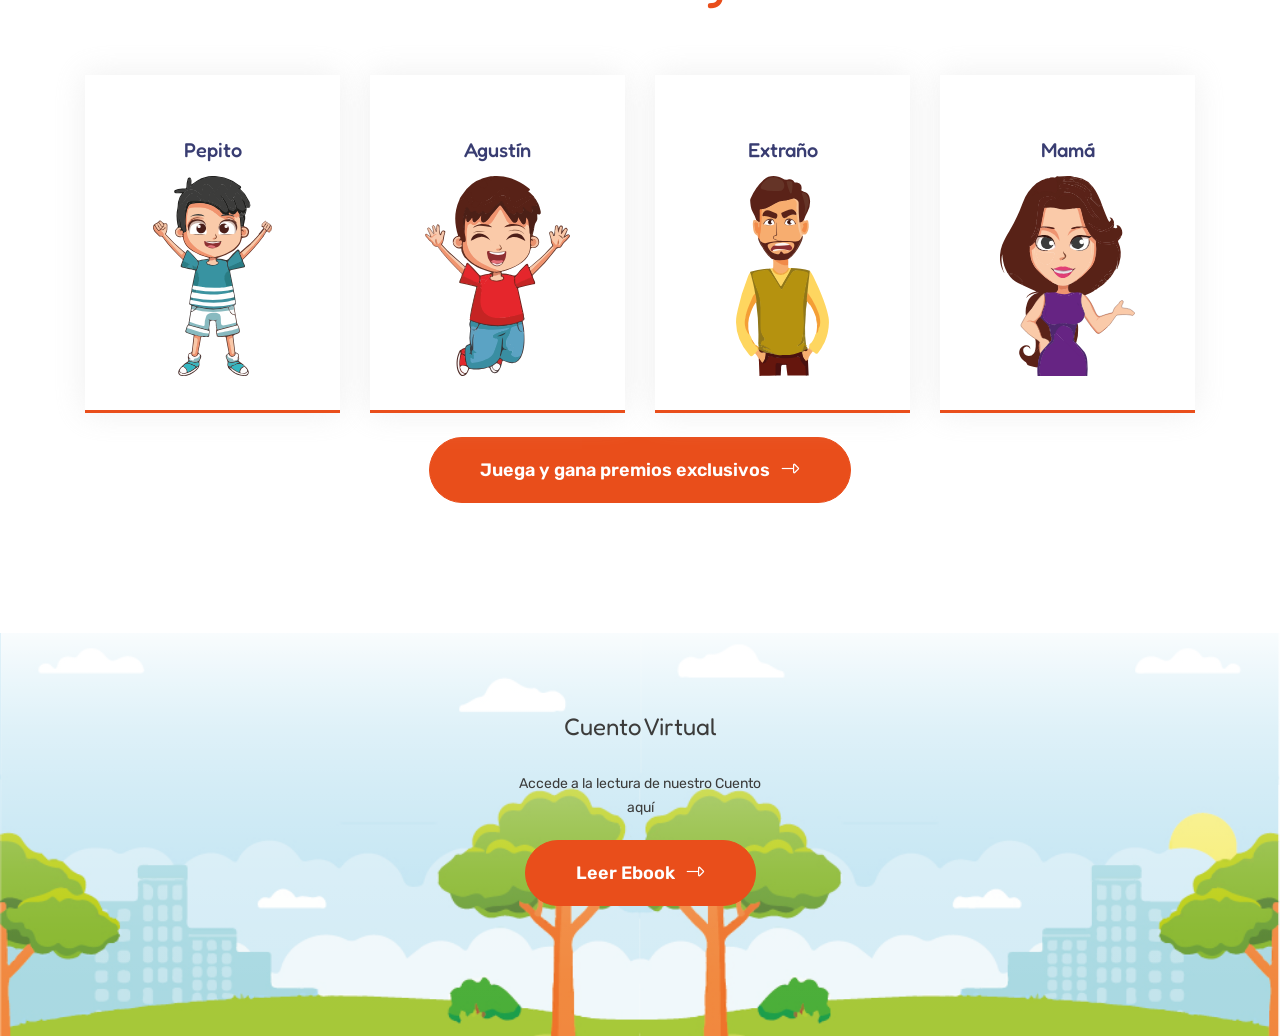
==== commit 5fec6a9d: "Hotfix nombre personaje" ====
--- a/index.html
+++ b/index.html
@@ -231,7 +231,7 @@
               data-wow-duration="1.4s"
               data-wow-delay=".2s"
             >
-              <h4 class="title">Joaquín</h4>
+              <h4 class="title">Agustín</h4>
               <img height="200" src="assets/images/nuevas/joaquin.svg" />
             </div>
             <!-- features item -->
